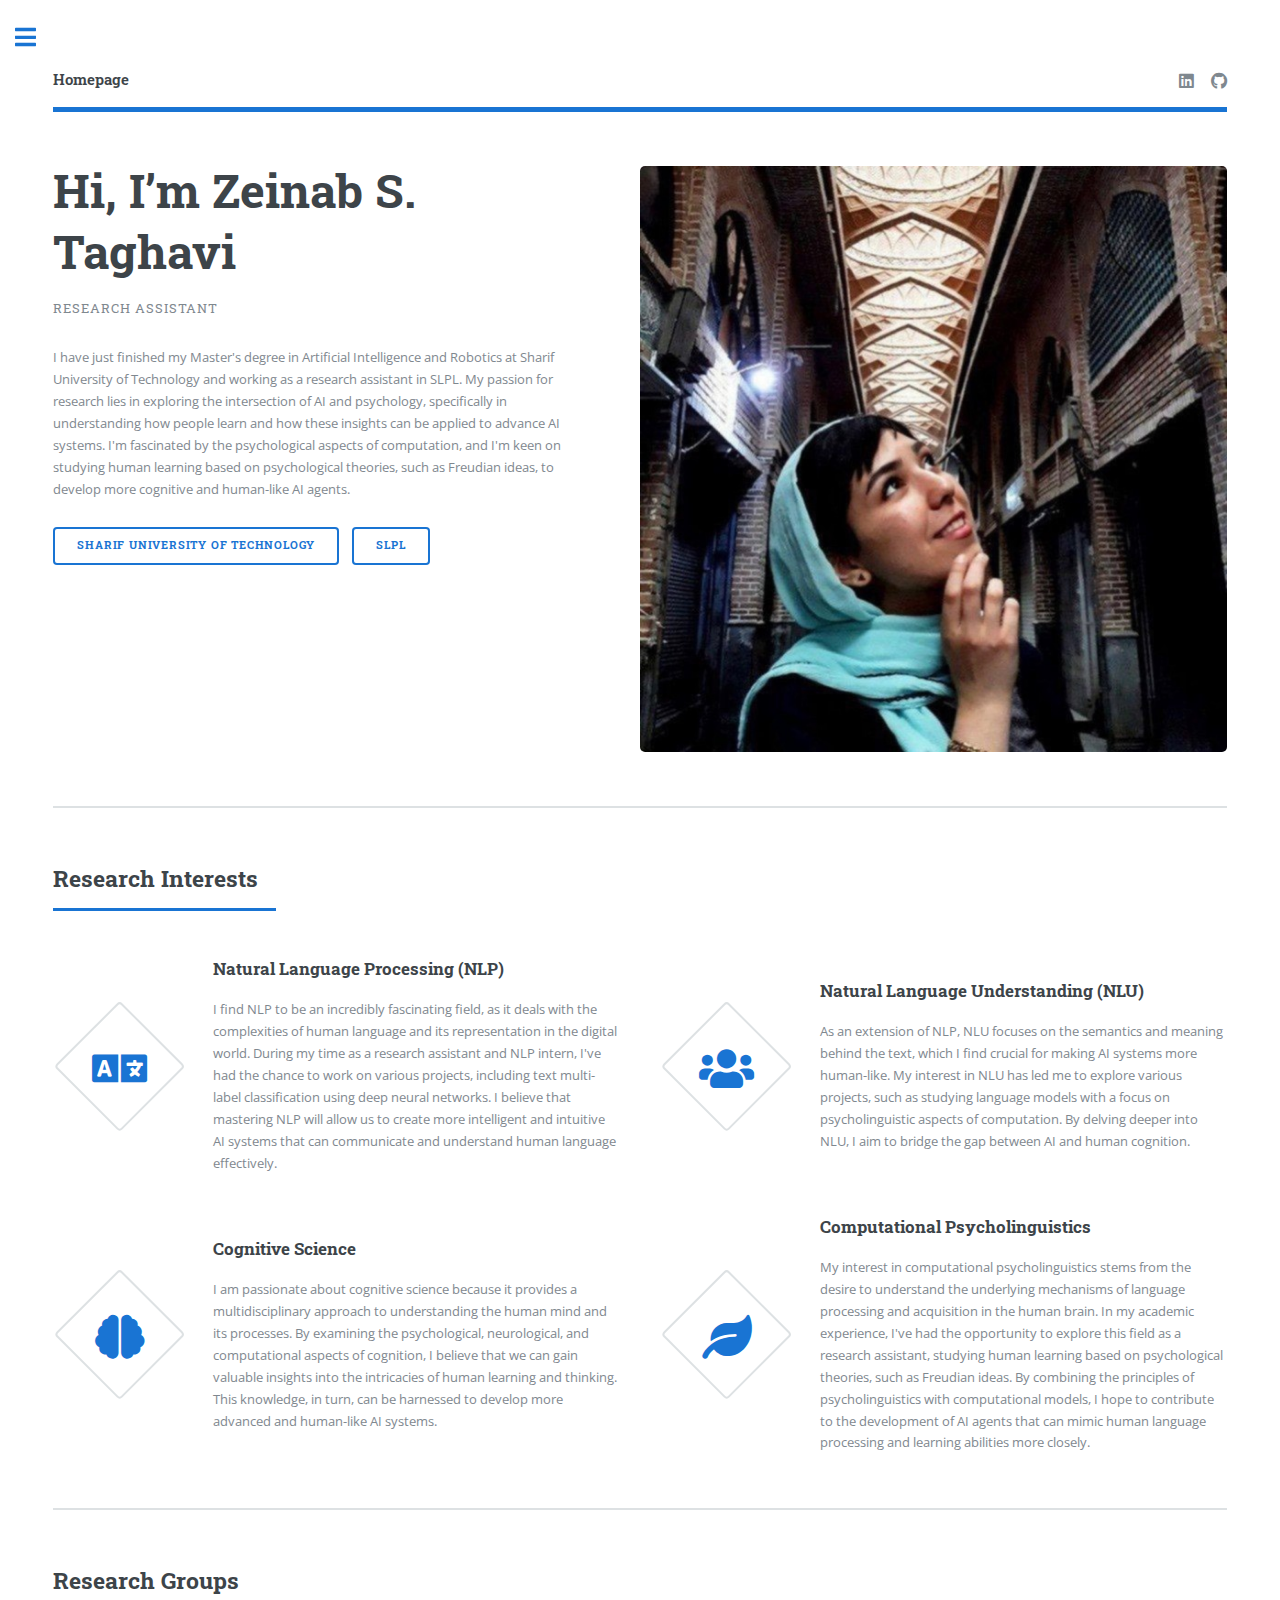
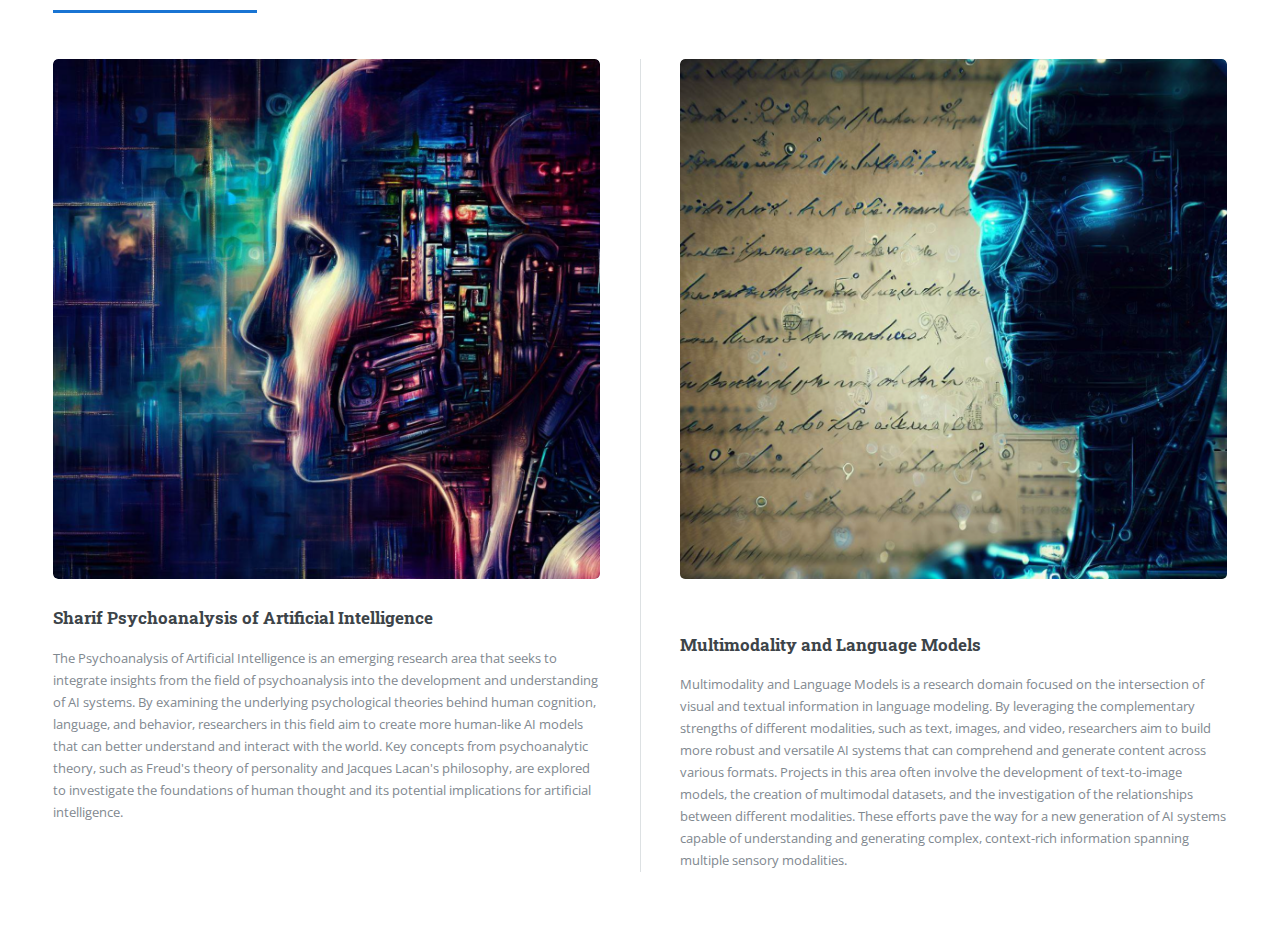
==== index.html @ ea9c64a5 "Update index.html" ====
<!DOCTYPE HTML>
<!--
	Editorial by HTML5 UP
	html5up.net | @ajlkn
	Free for personal and commercial use under the CCA 3.0 license (html5up.net/license)
-->
<html>
	<head>
		<title>Zeinab S. Taghavi</title>
		<meta charset="utf-8" />
		<meta name="viewport" content="width=device-width, initial-scale=1, user-scalable=no" />
		<meta name="viewport" content="width=device-width, initial-scale=1">
		<link href="https://fonts.googleapis.com/icon?family=Material+Icons" rel="stylesheet">
		<link rel="stylesheet" href="assets/css/main.css" />
	</head>
	<body class="is-preload">

		<!-- Wrapper -->
			<div id="wrapper">

				<!-- Main -->
					<div id="main">
						<div class="inner">

							<!-- Header -->
								<header id="header">
									<a href="index.html" class="logo"><strong>Homepage</strong></a>
									<ul class="icons">
										<li><a href="https://www.linkedin.com/in/zeinab-taghavi" class="icon brands fa-linkedin"><span class="label">Linkedin</span></a></li>
										<li><a href="https://github.com/ZeinabTaghavi" class="icon brands fa-github"><span class="label">Github</span></a></li>
									</ul>
								</header>

							<!-- Banner -->
								<section id="banner">
									<div class="content">
										<header>
											<h1>Hi, I’m Zeinab S. Taghavi<br /></h1>
											<p>Research Assistant</p>
										</header>
										<p> I have just finished my Master's degree in Artificial Intelligence and Robotics at Sharif University of Technology and working as a research assistant in SLPL. My passion for research lies in exploring the intersection of AI and psychology, specifically in understanding how people learn and how these insights can be applied to advance AI systems. I'm fascinated by the psychological aspects of computation, and I'm keen on studying human learning based on psychological theories, such as Freudian ideas, to develop more cognitive and human-like AI agents.</p>
										<ul class="actions">
											<li><a href="https://en.sharif.edu/" class="button big">Sharif University of Technology</a></li>
											<li><a href="https://slpl.ce.sharif.edu/" class="button big">SLPL</a></li>
										</ul>
									</div>
									<span class="image object">
										<img src="images/pic_1.jpg" alt="" />
									</span>
								</section>

							<!-- Section -->
								<section  id="Research_Interest">
									<header class="major">
										<h2>Research Interests</h2>
									</header>
									<div class="features">
										<article>
											<span class="icon solid fa-language"></span>
											<div class="content">
												<h3>Natural Language Processing (NLP)</h3>
												<p>I find NLP to be an incredibly fascinating field, as it deals with the complexities of human language and its representation in the digital world. During my time as a research assistant and NLP intern, I've had the chance to work on various projects, including text multi-label classification using deep neural networks. I believe that mastering NLP will allow us to create more intelligent and intuitive AI systems that can communicate and understand human language effectively.</p>
											</div>
										</article>
										<article>
											<span class="icon solid fa-users"></span>
											<div class="content">
												<h3>Natural Language Understanding (NLU)</h3>
												<p>As an extension of NLP, NLU focuses on the semantics and meaning behind the text, which I find crucial for making AI systems more human-like. My interest in NLU has led me to explore various projects, such as studying language models with a focus on psycholinguistic aspects of computation. By delving deeper into NLU, I aim to bridge the gap between AI and human cognition.</p>
											</div>
										</article>
										<article>
											<span class="icon solid fa-brain"></span>
											<div class="content">
												<h3>Cognitive Science</h3>
												<p>I am passionate about cognitive science because it provides a multidisciplinary approach to understanding the human mind and its processes. By examining the psychological, neurological, and computational aspects of cognition, I believe that we can gain valuable insights into the intricacies of human learning and thinking. This knowledge, in turn, can be harnessed to develop more advanced and human-like AI systems.</p>
											</div>
										</article>
										<article>
											<span class="icon solid fa-leaf"></span>
											<div class="content">
												<h3>Computational Psycholinguistics</h3>
												<p>My interest in computational psycholinguistics stems from the desire to understand the underlying mechanisms of language processing and acquisition in the human brain. In my academic experience, I've had the opportunity to explore this field as a research assistant, studying human learning based on psychological theories, such as Freudian ideas. By combining the principles of psycholinguistics with computational models, I hope to contribute to the development of AI agents that can mimic human language processing and learning abilities more closely.</p>
											</div>
										</article>
									</div>
								</section>

							<!-- Section -->
								<section id="Research_Groups">
									<header class="major">
										<h2>Research Groups</h2>
									</header>
									<div class="posts">
										<article>
											<a href="#" class="image"><img src="images/home_1.png" alt="" /></a>
											<h3>Sharif Psychoanalysis of Artificial Intelligence</h3>
											<p>The Psychoanalysis of Artificial Intelligence is an emerging research area that seeks to integrate insights from the field of psychoanalysis into the development and understanding of AI systems. By examining the underlying psychological theories behind human cognition, language, and behavior, researchers in this field aim to create more human-like AI models that can better understand and interact with the world. Key concepts from psychoanalytic theory, such as Freud's theory of personality and Jacques Lacan's philosophy, are explored to investigate the foundations of human thought and its potential implications for artificial intelligence.</p>
											
										</article>
										<article>
											<a href="#" class="image"><img class="image" src="images/home_2.png" alt="" /></a>
											<h3>Multimodality and Language Models</h3>
											<p>Multimodality and Language Models is a research domain focused on the intersection of visual and textual information in language modeling. By leveraging the complementary strengths of different modalities, such as text, images, and video, researchers aim to build more robust and versatile AI systems that can comprehend and generate content across various formats. Projects in this area often involve the development of text-to-image models, the creation of multimodal datasets, and the investigation of the relationships between different modalities. These efforts pave the way for a new generation of AI systems capable of understanding and generating complex, context-rich information spanning multiple sensory modalities.</p>
											
										</article>

									</div>
								</section>

						</div>
					</div>

				<!-- Sidebar -->
					<div id="sidebar">
						<div class="inner">

							<!-- Menu -->
								<nav id="menu">
									<header class="major">
										<h2>Menu</h2>
									</header>
									<ul>
										<li><a href="index.html">Homepage</a></li>
										<ul>
											<li><a href="#banner">Brief Introduction/Biography</a></li>
											<li><a href="#Research_Interest">Research Interests</a></li>
											<li><a href="#Research_Groups">Research Groups</a></li>
										</ul>
										

										<li><a href="Education_and_Research.html">Education & Research</a></li>
										<li><a href="Teaching_Assistant_and_Experience.html">Teaching Assistant & Experience</a></li>
										
										<!-- <li>
											<span class="opener">Submenu</span>
											<ul>
												<li><a href="#">Lorem Dolor</a></li>
												<li><a href="#">Ipsum Adipiscing</a></li>
												<li><a href="#">Tempus Magna</a></li>
												<li><a href="#">Feugiat Veroeros</a></li>
											</ul>
										</li> -->
									</ul>
								</nav>

							<!-- Section -->
								<!-- <section>
									<header class="major">
										<h2>Ante interdum</h2>
									</header>
									<div class="mini-posts">
										<article>
											<a href="#" class="image"><img src="images/pic07.jpg" alt="" /></a>
											<p>Aenean ornare velit lacus, ac varius enim lorem ullamcorper dolore aliquam.</p>
										</article>
										<article>
											<a href="#" class="image"><img src="images/pic08.jpg" alt="" /></a>
											<p>Aenean ornare velit lacus, ac varius enim lorem ullamcorper dolore aliquam.</p>
										</article>
										<article>
											<a href="#" class="image"><img src="images/pic09.jpg" alt="" /></a>
											<p>Aenean ornare velit lacus, ac varius enim lorem ullamcorper dolore aliquam.</p>
										</article>
									</div>
									<ul class="actions">
										<li><a href="#" class="button">More</a></li>
									</ul>
								</section> -->

							<!-- Section -->
								<section>
									<header class="major">
										<h2>Get in touch</h2>
									</header>
									<p>I'm always excited to connect with others who share my interests in artificial intelligence, language models, and related research areas. If you have any questions, ideas, or opportunities you'd like to discuss, please don't hesitate to reach out. You can contact me through email. I look forward to hearing from you and exploring potential collaborations!</p>
									<ul class="contact">
										<li class="icon solid fa-envelope"><a href="#">zeinabtaghavi@sharif.edu</a></li>
										<li class="icon solid fa-envelope"><a href="#">zeinabtaghavi1377@gmail.com</a></li>
										
									</ul>
								</section>

							<!-- Footer -->
								<footer id="footer">
									<p class="copyright">&copy; Untitled. All rights reserved. Demo Images: <a href="https://unsplash.com">Unsplash</a>. Design: <a href="https://html5up.net">HTML5 UP</a>.</p>
								</footer>

						</div>
					</div>

			</div>

		<!-- Scripts -->
			<script src="assets/js/jquery.min.js"></script>
			<script src="assets/js/browser.min.js"></script>
			<script src="assets/js/breakpoints.min.js"></script>
			<script src="assets/js/util.js"></script>
			<script src="assets/js/main.js"></script>

	</body>
</html>
---- assets/css/main.css ----
@import url(fontawesome-all.min.css);
@import url("https://fonts.googleapis.com/css?family=Open+Sans:400,600,400italic,600italic|Roboto+Slab:400,700");
/*
	Editorial by HTML5 UP
	html5up.net | @ajlkn
	Free for personal and commercial use under the CCA 3.0 license (html5up.net/license)
*/
html, body, div, span, applet, object,
iframe, h1, h2, h3, h4, h5, h6, p, blockquote,
pre, a, abbr, acronym, address, big, cite,
code, del, dfn, em, img, ins, kbd, q, s, samp,
small, strike, strong, sub, sup, tt, var, b,
u, i, center, dl, dt, dd, ol, ul, li, fieldset,
form, label, legend, table, caption, tbody,
tfoot, thead, tr, th, td, article, aside,
canvas, details, embed, figure, figcaption,
footer, header, hgroup, menu, nav, output, ruby,
section, summary, time, mark, audio, video {
  margin: 0;
  padding: 0;
  border: 0;
  font-size: 100%;
  font: inherit;
  vertical-align: baseline; }

article, aside, details, figcaption, figure,
footer, header, hgroup, menu, nav, section {
  display: block; }

body {
  line-height: 1; }

ol, ul {
  list-style: none; }

blockquote, q {
  quotes: none; }
  blockquote:before, blockquote:after, q:before, q:after {
    content: '';
    content: none; }

table {
  border-collapse: collapse;
  border-spacing: 0; }

body {
  -webkit-text-size-adjust: none; }

mark {
  background-color: transparent;
  color: inherit; }

input::-moz-focus-inner {
  border: 0;
  padding: 0; }

input, select, textarea {
  -moz-appearance: none;
  -webkit-appearance: none;
  -ms-appearance: none;
  appearance: none; }

/* Basic */
@-ms-viewport {
  width: device-width; }

body {
  -ms-overflow-style: scrollbar; }

@media screen and (max-width: 480px) {
  html, body {
    min-width: 320px; } }

html {
  box-sizing: border-box; }

*, *:before, *:after {
  box-sizing: inherit; }

body {
  background: #ffffff; }
  body.is-preload *, body.is-preload *:before, body.is-preload *:after, body.is-resizing *, body.is-resizing *:before, body.is-resizing *:after {
    -moz-animation: none !important;
    -webkit-animation: none !important;
    -ms-animation: none !important;
    animation: none !important;
    -moz-transition: none !important;
    -webkit-transition: none !important;
    -ms-transition: none !important;
    transition: none !important; }

/* Type */
body, input, select, textarea {
  color: #7f888f;
  font-family: "Open Sans", sans-serif;
  font-size: 13pt;
  font-weight: 400;
  line-height: 1.65; }
  @media screen and (max-width: 1680px) {
    body, input, select, textarea {
      font-size: 11pt; } }
  @media screen and (max-width: 1280px) {
    body, input, select, textarea {
      font-size: 10pt; } }
  @media screen and (max-width: 360px) {
    body, input, select, textarea {
      font-size: 9pt; } }

a {
  -moz-transition: color 0.2s ease-in-out, border-bottom-color 0.2s ease-in-out;
  -webkit-transition: color 0.2s ease-in-out, border-bottom-color 0.2s ease-in-out;
  -ms-transition: color 0.2s ease-in-out, border-bottom-color 0.2s ease-in-out;
  transition: color 0.2s ease-in-out, border-bottom-color 0.2s ease-in-out;
  border-bottom: dotted 1px;
  color: #1974D3;
  text-decoration: none; }
  a:hover {
    border-bottom-color: #1974D3;
    color: #1974D3 !important; }
    a:hover strong {
      color: inherit; }

strong, b {
  color: #3d4449;
  font-weight: 600; }

em, i {
  font-style: italic; }

p {
  margin: 0 0 2em 0; }

h1, h2, h3, h4, h5, h6 {
  color: #3d4449;
  font-family: "Roboto Slab", serif;
  font-weight: 700;
  line-height: 1.5;
  margin: 0 0 1em 0; }
  h1 a, h2 a, h3 a, h4 a, h5 a, h6 a {
    color: inherit;
    text-decoration: none;
    border-bottom: 0; }

h1 {
  font-size: 4em;
  margin: 0 0 0.5em 0;
  line-height: 1.3; }

h2 {
  font-size: 1.75em; }

h3 {
  font-size: 1.25em; }

h4 {
  font-size: 1.1em; }

h5 {
  font-size: 0.9em; }

h6 {
  font-size: 0.7em; }

@media screen and (max-width: 1680px) {
  h1 {
    font-size: 3.5em; } }

@media screen and (max-width: 980px) {
  h1 {
    font-size: 3.25em; } }

@media screen and (max-width: 736px) {
  h1 {
    font-size: 2em;
    line-height: 1.4; }
  h2 {
    font-size: 1.5em; } }

sub {
  font-size: 0.8em;
  position: relative;
  top: 0.5em; }

sup {
  font-size: 0.8em;
  position: relative;
  top: -0.5em; }

blockquote {
  border-left: solid 3px rgba(210, 215, 217, 0.75);
  font-style: italic;
  margin: 0 0 2em 0;
  padding: 0.5em 0 0.5em 2em; }

code {
  background: rgba(230, 235, 237, 0.25);
  border-radius: 0.375em;
  border: solid 1px rgba(210, 215, 217, 0.75);
  font-family: "Courier New", monospace;
  font-size: 0.9em;
  margin: 0 0.25em;
  padding: 0.25em 0.65em; }

pre {
  -webkit-overflow-scrolling: touch;
  font-family: "Courier New", monospace;
  font-size: 0.9em;
  margin: 0 0 2em 0; }
  pre code {
    display: block;
    line-height: 1.75;
    padding: 1em 1.5em;
    overflow-x: auto; }

hr {
  border: 0;
  border-bottom: solid 1px rgba(210, 215, 217, 0.75);
  margin: 2em 0; }
  hr.major {
    margin: 3em 0; }

.align-left {
  text-align: left; }

.align-center {
  text-align: center; }

.align-right {
  text-align: right; }

/* Row */
.row {
  display: flex;
  flex-wrap: wrap;
  box-sizing: border-box;
  align-items: stretch; }
  .row > * {
    box-sizing: border-box; }
  .row.gtr-uniform > * > :last-child {
    margin-bottom: 0; }
  .row.aln-left {
    justify-content: flex-start; }
  .row.aln-center {
    justify-content: center; }
  .row.aln-right {
    justify-content: flex-end; }
  .row.aln-top {
    align-items: flex-start; }
  .row.aln-middle {
    align-items: center; }
  .row.aln-bottom {
    align-items: flex-end; }
  .row > .imp {
    order: -1; }
  .row > .col-1 {
    width: 8.33333%; }
  .row > .off-1 {
    margin-left: 8.33333%; }
  .row > .col-2 {
    width: 16.66667%; }
  .row > .off-2 {
    margin-left: 16.66667%; }
  .row > .col-3 {
    width: 25%; }
  .row > .off-3 {
    margin-left: 25%; }
  .row > .col-4 {
    width: 33.33333%; }
  .row > .off-4 {
    margin-left: 33.33333%; }
  .row > .col-5 {
    width: 41.66667%; }
  .row > .off-5 {
    margin-left: 41.66667%; }
  .row > .col-6 {
    width: 50%; }
  .row > .off-6 {
    margin-left: 50%; }
  .row > .col-7 {
    width: 58.33333%; }
  .row > .off-7 {
    margin-left: 58.33333%; }
  .row > .col-8 {
    width: 66.66667%; }
  .row > .off-8 {
    margin-left: 66.66667%; }
  .row > .col-9 {
    width: 75%; }
  .row > .off-9 {
    margin-left: 75%; }
  .row > .col-10 {
    width: 83.33333%; }
  .row > .off-10 {
    margin-left: 83.33333%; }
  .row > .col-11 {
    width: 91.66667%; }
  .row > .off-11 {
    margin-left: 91.66667%; }
  .row > .col-12 {
    width: 100%; }
  .row > .off-12 {
    margin-left: 100%; }
  .row.gtr-0 {
    margin-top: 0;
    margin-left: 0em; }
    .row.gtr-0 > * {
      padding: 0 0 0 0em; }
    .row.gtr-0.gtr-uniform {
      margin-top: 0em; }
      .row.gtr-0.gtr-uniform > * {
        padding-top: 0em; }
  .row.gtr-25 {
    margin-top: 0;
    margin-left: -0.375em; }
    .row.gtr-25 > * {
      padding: 0 0 0 0.375em; }
    .row.gtr-25.gtr-uniform {
      margin-top: -0.375em; }
      .row.gtr-25.gtr-uniform > * {
        padding-top: 0.375em; }
  .row.gtr-50 {
    margin-top: 0;
    margin-left: -0.75em; }
    .row.gtr-50 > * {
      padding: 0 0 0 0.75em; }
    .row.gtr-50.gtr-uniform {
      margin-top: -0.75em; }
      .row.gtr-50.gtr-uniform > * {
        padding-top: 0.75em; }
  .row {
    margin-top: 0;
    margin-left: -1.5em; }
    .row > * {
      padding: 0 0 0 1.5em; }
    .row.gtr-uniform {
      margin-top: -1.5em; }
      .row.gtr-uniform > * {
        padding-top: 1.5em; }
  .row.gtr-150 {
    margin-top: 0;
    margin-left: -2.25em; }
    .row.gtr-150 > * {
      padding: 0 0 0 2.25em; }
    .row.gtr-150.gtr-uniform {
      margin-top: -2.25em; }
      .row.gtr-150.gtr-uniform > * {
        padding-top: 2.25em; }
  .row.gtr-200 {
    margin-top: 0;
    margin-left: -3em; }
    .row.gtr-200 > * {
      padding: 0 0 0 3em; }
    .row.gtr-200.gtr-uniform {
      margin-top: -3em; }
      .row.gtr-200.gtr-uniform > * {
        padding-top: 3em; }
  @media screen and (max-width: 1680px) {
    .row {
      display: flex;
      flex-wrap: wrap;
      box-sizing: border-box;
      align-items: stretch; }
      .row > * {
        box-sizing: border-box; }
      .row.gtr-uniform > * > :last-child {
        margin-bottom: 0; }
      .row.aln-left {
        justify-content: flex-start; }
      .row.aln-center {
        justify-content: center; }
      .row.aln-right {
        justify-content: flex-end; }
      .row.aln-top {
        align-items: flex-start; }
      .row.aln-middle {
        align-items: center; }
      .row.aln-bottom {
        align-items: flex-end; }
      .row > .imp-xlarge {
        order: -1; }
      .row > .col-1-xlarge {
        width: 8.33333%; }
      .row > .off-1-xlarge {
        margin-left: 8.33333%; }
      .row > .col-2-xlarge {
        width: 16.66667%; }
      .row > .off-2-xlarge {
        margin-left: 16.66667%; }
      .row > .col-3-xlarge {
        width: 25%; }
      .row > .off-3-xlarge {
        margin-left: 25%; }
      .row > .col-4-xlarge {
        width: 33.33333%; }
      .row > .off-4-xlarge {
        margin-left: 33.33333%; }
      .row > .col-5-xlarge {
        width: 41.66667%; }
      .row > .off-5-xlarge {
        margin-left: 41.66667%; }
      .row > .col-6-xlarge {
        width: 50%; }
      .row > .off-6-xlarge {
        margin-left: 50%; }
      .row > .col-7-xlarge {
        width: 58.33333%; }
      .row > .off-7-xlarge {
        margin-left: 58.33333%; }
      .row > .col-8-xlarge {
        width: 66.66667%; }
      .row > .off-8-xlarge {
        margin-left: 66.66667%; }
      .row > .col-9-xlarge {
        width: 75%; }
      .row > .off-9-xlarge {
        margin-left: 75%; }
      .row > .col-10-xlarge {
        width: 83.33333%; }
      .row > .off-10-xlarge {
        margin-left: 83.33333%; }
      .row > .col-11-xlarge {
        width: 91.66667%; }
      .row > .off-11-xlarge {
        margin-left: 91.66667%; }
      .row > .col-12-xlarge {
        width: 100%; }
      .row > .off-12-xlarge {
        margin-left: 100%; }
      .row.gtr-0 {
        margin-top: 0;
        margin-left: 0em; }
        .row.gtr-0 > * {
          padding: 0 0 0 0em; }
        .row.gtr-0.gtr-uniform {
          margin-top: 0em; }
          .row.gtr-0.gtr-uniform > * {
            padding-top: 0em; }
      .row.gtr-25 {
        margin-top: 0;
        margin-left: -0.375em; }
        .row.gtr-25 > * {
          padding: 0 0 0 0.375em; }
        .row.gtr-25.gtr-uniform {
          margin-top: -0.375em; }
          .row.gtr-25.gtr-uniform > * {
            padding-top: 0.375em; }
      .row.gtr-50 {
        margin-top: 0;
        margin-left: -0.75em; }
        .row.gtr-50 > * {
          padding: 0 0 0 0.75em; }
        .row.gtr-50.gtr-uniform {
          margin-top: -0.75em; }
          .row.gtr-50.gtr-uniform > * {
            padding-top: 0.75em; }
      .row {
        margin-top: 0;
        margin-left: -1.5em; }
        .row > * {
          padding: 0 0 0 1.5em; }
        .row.gtr-uniform {
          margin-top: -1.5em; }
          .row.gtr-uniform > * {
            padding-top: 1.5em; }
      .row.gtr-150 {
        margin-top: 0;
        margin-left: -2.25em; }
        .row.gtr-150 > * {
          padding: 0 0 0 2.25em; }
        .row.gtr-150.gtr-uniform {
          margin-top: -2.25em; }
          .row.gtr-150.gtr-uniform > * {
            padding-top: 2.25em; }
      .row.gtr-200 {
        margin-top: 0;
        margin-left: -3em; }
        .row.gtr-200 > * {
          padding: 0 0 0 3em; }
        .row.gtr-200.gtr-uniform {
          margin-top: -3em; }
          .row.gtr-200.gtr-uniform > * {
            padding-top: 3em; } }
  @media screen and (max-width: 1280px) {
    .row {
      display: flex;
      flex-wrap: wrap;
      box-sizing: border-box;
      align-items: stretch; }
      .row > * {
        box-sizing: border-box; }
      .row.gtr-uniform > * > :last-child {
        margin-bottom: 0; }
      .row.aln-left {
        justify-content: flex-start; }
      .row.aln-center {
        justify-content: center; }
      .row.aln-right {
        justify-content: flex-end; }
      .row.aln-top {
        align-items: flex-start; }
      .row.aln-middle {
        align-items: center; }
      .row.aln-bottom {
        align-items: flex-end; }
      .row > .imp-large {
        order: -1; }
      .row > .col-1-large {
        width: 8.33333%; }
      .row > .off-1-large {
        margin-left: 8.33333%; }
      .row > .col-2-large {
        width: 16.66667%; }
      .row > .off-2-large {
        margin-left: 16.66667%; }
      .row > .col-3-large {
        width: 25%; }
      .row > .off-3-large {
        margin-left: 25%; }
      .row > .col-4-large {
        width: 33.33333%; }
      .row > .off-4-large {
        margin-left: 33.33333%; }
      .row > .col-5-large {
        width: 41.66667%; }
      .row > .off-5-large {
        margin-left: 41.66667%; }
      .row > .col-6-large {
        width: 50%; }
      .row > .off-6-large {
        margin-left: 50%; }
      .row > .col-7-large {
        width: 58.33333%; }
      .row > .off-7-large {
        margin-left: 58.33333%; }
      .row > .col-8-large {
        width: 66.66667%; }
      .row > .off-8-large {
        margin-left: 66.66667%; }
      .row > .col-9-large {
        width: 75%; }
      .row > .off-9-large {
        margin-left: 75%; }
      .row > .col-10-large {
        width: 83.33333%; }
      .row > .off-10-large {
        margin-left: 83.33333%; }
      .row > .col-11-large {
        width: 91.66667%; }
      .row > .off-11-large {
        margin-left: 91.66667%; }
      .row > .col-12-large {
        width: 100%; }
      .row > .off-12-large {
        margin-left: 100%; }
      .row.gtr-0 {
        margin-top: 0;
        margin-left: 0em; }
        .row.gtr-0 > * {
          padding: 0 0 0 0em; }
        .row.gtr-0.gtr-uniform {
          margin-top: 0em; }
          .row.gtr-0.gtr-uniform > * {
            padding-top: 0em; }
      .row.gtr-25 {
        margin-top: 0;
        margin-left: -0.375em; }
        .row.gtr-25 > * {
          padding: 0 0 0 0.375em; }
        .row.gtr-25.gtr-uniform {
          margin-top: -0.375em; }
          .row.gtr-25.gtr-uniform > * {
            padding-top: 0.375em; }
      .row.gtr-50 {
        margin-top: 0;
        margin-left: -0.75em; }
        .row.gtr-50 > * {
          padding: 0 0 0 0.75em; }
        .row.gtr-50.gtr-uniform {
          margin-top: -0.75em; }
          .row.gtr-50.gtr-uniform > * {
            padding-top: 0.75em; }
      .row {
        margin-top: 0;
        margin-left: -1.5em; }
        .row > * {
          padding: 0 0 0 1.5em; }
        .row.gtr-uniform {
          margin-top: -1.5em; }
          .row.gtr-uniform > * {
            padding-top: 1.5em; }
      .row.gtr-150 {
        margin-top: 0;
        margin-left: -2.25em; }
        .row.gtr-150 > * {
          padding: 0 0 0 2.25em; }
        .row.gtr-150.gtr-uniform {
          margin-top: -2.25em; }
          .row.gtr-150.gtr-uniform > * {
            padding-top: 2.25em; }
      .row.gtr-200 {
        margin-top: 0;
        margin-left: -3em; }
        .row.gtr-200 > * {
          padding: 0 0 0 3em; }
        .row.gtr-200.gtr-uniform {
          margin-top: -3em; }
          .row.gtr-200.gtr-uniform > * {
            padding-top: 3em; } }
  @media screen and (max-width: 980px) {
    .row {
      display: flex;
      flex-wrap: wrap;
      box-sizing: border-box;
      align-items: stretch; }
      .row > * {
        box-sizing: border-box; }
      .row.gtr-uniform > * > :last-child {
        margin-bottom: 0; }
      .row.aln-left {
        justify-content: flex-start; }
      .row.aln-center {
        justify-content: center; }
      .row.aln-right {
        justify-content: flex-end; }
      .row.aln-top {
        align-items: flex-start; }
      .row.aln-middle {
        align-items: center; }
      .row.aln-bottom {
        align-items: flex-end; }
      .row > .imp-medium {
        order: -1; }
      .row > .col-1-medium {
        width: 8.33333%; }
      .row > .off-1-medium {
        margin-left: 8.33333%; }
      .row > .col-2-medium {
        width: 16.66667%; }
      .row > .off-2-medium {
        margin-left: 16.66667%; }
      .row > .col-3-medium {
        width: 25%; }
      .row > .off-3-medium {
        margin-left: 25%; }
      .row > .col-4-medium {
        width: 33.33333%; }
      .row > .off-4-medium {
        margin-left: 33.33333%; }
      .row > .col-5-medium {
        width: 41.66667%; }
      .row > .off-5-medium {
        margin-left: 41.66667%; }
      .row > .col-6-medium {
        width: 50%; }
      .row > .off-6-medium {
        margin-left: 50%; }
      .row > .col-7-medium {
        width: 58.33333%; }
      .row > .off-7-medium {
        margin-left: 58.33333%; }
      .row > .col-8-medium {
        width: 66.66667%; }
      .row > .off-8-medium {
        margin-left: 66.66667%; }
      .row > .col-9-medium {
        width: 75%; }
      .row > .off-9-medium {
        margin-left: 75%; }
      .row > .col-10-medium {
        width: 83.33333%; }
      .row > .off-10-medium {
        margin-left: 83.33333%; }
      .row > .col-11-medium {
        width: 91.66667%; }
      .row > .off-11-medium {
        margin-left: 91.66667%; }
      .row > .col-12-medium {
        width: 100%; }
      .row > .off-12-medium {
        margin-left: 100%; }
      .row.gtr-0 {
        margin-top: 0;
        margin-left: 0em; }
        .row.gtr-0 > * {
          padding: 0 0 0 0em; }
        .row.gtr-0.gtr-uniform {
          margin-top: 0em; }
          .row.gtr-0.gtr-uniform > * {
            padding-top: 0em; }
      .row.gtr-25 {
        margin-top: 0;
        margin-left: -0.375em; }
        .row.gtr-25 > * {
          padding: 0 0 0 0.375em; }
        .row.gtr-25.gtr-uniform {
          margin-top: -0.375em; }
          .row.gtr-25.gtr-uniform > * {
            padding-top: 0.375em; }
      .row.gtr-50 {
        margin-top: 0;
        margin-left: -0.75em; }
        .row.gtr-50 > * {
          padding: 0 0 0 0.75em; }
        .row.gtr-50.gtr-uniform {
          margin-top: -0.75em; }
          .row.gtr-50.gtr-uniform > * {
            padding-top: 0.75em; }
      .row {
        margin-top: 0;
        margin-left: -1.5em; }
        .row > * {
          padding: 0 0 0 1.5em; }
        .row.gtr-uniform {
          margin-top: -1.5em; }
          .row.gtr-uniform > * {
            padding-top: 1.5em; }
      .row.gtr-150 {
        margin-top: 0;
        margin-left: -2.25em; }
        .row.gtr-150 > * {
          padding: 0 0 0 2.25em; }
        .row.gtr-150.gtr-uniform {
          margin-top: -2.25em; }
          .row.gtr-150.gtr-uniform > * {
            padding-top: 2.25em; }
      .row.gtr-200 {
        margin-top: 0;
        margin-left: -3em; }
        .row.gtr-200 > * {
          padding: 0 0 0 3em; }
        .row.gtr-200.gtr-uniform {
          margin-top: -3em; }
          .row.gtr-200.gtr-uniform > * {
            padding-top: 3em; } }
  @media screen and (max-width: 736px) {
    .row {
      display: flex;
      flex-wrap: wrap;
      box-sizing: border-box;
      align-items: stretch; }
      .row > * {
        box-sizing: border-box; }
      .row.gtr-uniform > * > :last-child {
        margin-bottom: 0; }
      .row.aln-left {
        justify-content: flex-start; }
      .row.aln-center {
        justify-content: center; }
      .row.aln-right {
        justify-content: flex-end; }
      .row.aln-top {
        align-items: flex-start; }
      .row.aln-middle {
        align-items: center; }
      .row.aln-bottom {
        align-items: flex-end; }
      .row > .imp-small {
        order: -1; }
      .row > .col-1-small {
        width: 8.33333%; }
      .row > .off-1-small {
        margin-left: 8.33333%; }
      .row > .col-2-small {
        width: 16.66667%; }
      .row > .off-2-small {
        margin-left: 16.66667%; }
      .row > .col-3-small {
        width: 25%; }
      .row > .off-3-small {
        margin-left: 25%; }
      .row > .col-4-small {
        width: 33.33333%; }
      .row > .off-4-small {
        margin-left: 33.33333%; }
      .row > .col-5-small {
        width: 41.66667%; }
      .row > .off-5-small {
        margin-left: 41.66667%; }
      .row > .col-6-small {
        width: 50%; }
      .row > .off-6-small {
        margin-left: 50%; }
      .row > .col-7-small {
        width: 58.33333%; }
      .row > .off-7-small {
        margin-left: 58.33333%; }
      .row > .col-8-small {
        width: 66.66667%; }
      .row > .off-8-small {
        margin-left: 66.66667%; }
      .row > .col-9-small {
        width: 75%; }
      .row > .off-9-small {
        margin-left: 75%; }
      .row > .col-10-small {
        width: 83.33333%; }
      .row > .off-10-small {
        margin-left: 83.33333%; }
      .row > .col-11-small {
        width: 91.66667%; }
      .row > .off-11-small {
        margin-left: 91.66667%; }
      .row > .col-12-small {
        width: 100%; }
      .row > .off-12-small {
        margin-left: 100%; }
      .row.gtr-0 {
        margin-top: 0;
        margin-left: 0em; }
        .row.gtr-0 > * {
          padding: 0 0 0 0em; }
        .row.gtr-0.gtr-uniform {
          margin-top: 0em; }
          .row.gtr-0.gtr-uniform > * {
            padding-top: 0em; }
      .row.gtr-25 {
        margin-top: 0;
        margin-left: -0.375em; }
        .row.gtr-25 > * {
          padding: 0 0 0 0.375em; }
        .row.gtr-25.gtr-uniform {
          margin-top: -0.375em; }
          .row.gtr-25.gtr-uniform > * {
            padding-top: 0.375em; }
      .row.gtr-50 {
        margin-top: 0;
        margin-left: -0.75em; }
        .row.gtr-50 > * {
          padding: 0 0 0 0.75em; }
        .row.gtr-50.gtr-uniform {
          margin-top: -0.75em; }
          .row.gtr-50.gtr-uniform > * {
            padding-top: 0.75em; }
      .row {
        margin-top: 0;
        margin-left: -1.5em; }
        .row > * {
          padding: 0 0 0 1.5em; }
        .row.gtr-uniform {
          margin-top: -1.5em; }
          .row.gtr-uniform > * {
            padding-top: 1.5em; }
      .row.gtr-150 {
        margin-top: 0;
        margin-left: -2.25em; }
        .row.gtr-150 > * {
          padding: 0 0 0 2.25em; }
        .row.gtr-150.gtr-uniform {
          margin-top: -2.25em; }
          .row.gtr-150.gtr-uniform > * {
            padding-top: 2.25em; }
      .row.gtr-200 {
        margin-top: 0;
        margin-left: -3em; }
        .row.gtr-200 > * {
          padding: 0 0 0 3em; }
        .row.gtr-200.gtr-uniform {
          margin-top: -3em; }
          .row.gtr-200.gtr-uniform > * {
            padding-top: 3em; } }
  @media screen and (max-width: 480px) {
    .row {
      display: flex;
      flex-wrap: wrap;
      box-sizing: border-box;
      align-items: stretch; }
      .row > * {
        box-sizing: border-box; }
      .row.gtr-uniform > * > :last-child {
        margin-bottom: 0; }
      .row.aln-left {
        justify-content: flex-start; }
      .row.aln-center {
        justify-content: center; }
      .row.aln-right {
        justify-content: flex-end; }
      .row.aln-top {
        align-items: flex-start; }
      .row.aln-middle {
        align-items: center; }
      .row.aln-bottom {
        align-items: flex-end; }
      .row > .imp-xsmall {
        order: -1; }
      .row > .col-1-xsmall {
        width: 8.33333%; }
      .row > .off-1-xsmall {
        margin-left: 8.33333%; }
      .row > .col-2-xsmall {
        width: 16.66667%; }
      .row > .off-2-xsmall {
        margin-left: 16.66667%; }
      .row > .col-3-xsmall {
        width: 25%; }
      .row > .off-3-xsmall {
        margin-left: 25%; }
      .row > .col-4-xsmall {
        width: 33.33333%; }
      .row > .off-4-xsmall {
        margin-left: 33.33333%; }
      .row > .col-5-xsmall {
        width: 41.66667%; }
      .row > .off-5-xsmall {
        margin-left: 41.66667%; }
      .row > .col-6-xsmall {
        width: 50%; }
      .row > .off-6-xsmall {
        margin-left: 50%; }
      .row > .col-7-xsmall {
        width: 58.33333%; }
      .row > .off-7-xsmall {
        margin-left: 58.33333%; }
      .row > .col-8-xsmall {
        width: 66.66667%; }
      .row > .off-8-xsmall {
        margin-left: 66.66667%; }
      .row > .col-9-xsmall {
        width: 75%; }
      .row > .off-9-xsmall {
        margin-left: 75%; }
      .row > .col-10-xsmall {
        width: 83.33333%; }
      .row > .off-10-xsmall {
        margin-left: 83.33333%; }
      .row > .col-11-xsmall {
        width: 91.66667%; }
      .row > .off-11-xsmall {
        margin-left: 91.66667%; }
      .row > .col-12-xsmall {
        width: 100%; }
      .row > .off-12-xsmall {
        margin-left: 100%; }
      .row.gtr-0 {
        margin-top: 0;
        margin-left: 0em; }
        .row.gtr-0 > * {
          padding: 0 0 0 0em; }
        .row.gtr-0.gtr-uniform {
          margin-top: 0em; }
          .row.gtr-0.gtr-uniform > * {
            padding-top: 0em; }
      .row.gtr-25 {
        margin-top: 0;
        margin-left: -0.375em; }
        .row.gtr-25 > * {
          padding: 0 0 0 0.375em; }
        .row.gtr-25.gtr-uniform {
          margin-top: -0.375em; }
          .row.gtr-25.gtr-uniform > * {
            padding-top: 0.375em; }
      .row.gtr-50 {
        margin-top: 0;
        margin-left: -0.75em; }
        .row.gtr-50 > * {
          padding: 0 0 0 0.75em; }
        .row.gtr-50.gtr-uniform {
          margin-top: -0.75em; }
          .row.gtr-50.gtr-uniform > * {
            padding-top: 0.75em; }
      .row {
        margin-top: 0;
        margin-left: -1.5em; }
        .row > * {
          padding: 0 0 0 1.5em; }
        .row.gtr-uniform {
          margin-top: -1.5em; }
          .row.gtr-uniform > * {
            padding-top: 1.5em; }
      .row.gtr-150 {
        margin-top: 0;
        margin-left: -2.25em; }
        .row.gtr-150 > * {
          padding: 0 0 0 2.25em; }
        .row.gtr-150.gtr-uniform {
          margin-top: -2.25em; }
          .row.gtr-150.gtr-uniform > * {
            padding-top: 2.25em; }
      .row.gtr-200 {
        margin-top: 0;
        margin-left: -3em; }
        .row.gtr-200 > * {
          padding: 0 0 0 3em; }
        .row.gtr-200.gtr-uniform {
          margin-top: -3em; }
          .row.gtr-200.gtr-uniform > * {
            padding-top: 3em; } }

/* Section/Article */
section.special, article.special {
  text-align: center; }

header p {
  font-family: "Roboto Slab", serif;
  font-size: 1em;
  font-weight: 400;
  letter-spacing: 0.075em;
  margin-top: -0.5em;
  text-transform: uppercase; }

header.major > :last-child {
  border-bottom: solid 3px #1974D3;
  display: inline-block;
  margin: 0 0 2em 0;
  padding: 0 0.75em 0.5em 0; }

header.main > :last-child {
  margin: 0 0 1em 0; }

/* Form */
form {
  margin: 0 0 2em 0; }

label {
  color: #3d4449;
  display: block;
  font-size: 0.9em;
  font-weight: 600;
  margin: 0 0 1em 0; }

input[type="text"],
input[type="password"],
input[type="email"],
input[type="tel"],
input[type="search"],
input[type="url"],
select,
textarea {
  -moz-appearance: none;
  -webkit-appearance: none;
  -ms-appearance: none;
  appearance: none;
  background: #ffffff;
  border-radius: 0.375em;
  border: none;
  border: solid 1px rgba(210, 215, 217, 0.75);
  color: inherit;
  display: block;
  outline: 0;
  padding: 0 1em;
  text-decoration: none;
  width: 100%; }
  input[type="text"]:invalid,
  input[type="password"]:invalid,
  input[type="email"]:invalid,
  input[type="tel"]:invalid,
  input[type="search"]:invalid,
  input[type="url"]:invalid,
  select:invalid,
  textarea:invalid {
    box-shadow: none; }
  input[type="text"]:focus,
  input[type="password"]:focus,
  input[type="email"]:focus,
  input[type="tel"]:focus,
  input[type="search"]:focus,
  input[type="url"]:focus,
  select:focus,
  textarea:focus {
    border-color: #1974D3;
    box-shadow: 0 0 0 1px #1974D3; }

select {
  background-image: url("data:image/svg+xml;charset=utf8,%3Csvg xmlns='http://www.w3.org/2000/svg' width='40' height='40' preserveAspectRatio='none' viewBox='0 0 40 40'%3E%3Cpath d='M9.4,12.3l10.4,10.4l10.4-10.4c0.2-0.2,0.5-0.4,0.9-0.4c0.3,0,0.6,0.1,0.9,0.4l3.3,3.3c0.2,0.2,0.4,0.5,0.4,0.9 c0,0.4-0.1,0.6-0.4,0.9L20.7,31.9c-0.2,0.2-0.5,0.4-0.9,0.4c-0.3,0-0.6-0.1-0.9-0.4L4.3,17.3c-0.2-0.2-0.4-0.5-0.4-0.9 c0-0.4,0.1-0.6,0.4-0.9l3.3-3.3c0.2-0.2,0.5-0.4,0.9-0.4S9.1,12.1,9.4,12.3z' fill='rgba(210, 215, 217, 0.75)' /%3E%3C/svg%3E");
  background-size: 1.25em;
  background-repeat: no-repeat;
  background-position: calc(100% - 1em) center;
  height: 2.75em;
  padding-right: 2.75em;
  text-overflow: ellipsis; }
  select option {
    color: #3d4449;
    background: #ffffff; }
  select:focus::-ms-value {
    background-color: transparent; }
  select::-ms-expand {
    display: none; }

input[type="text"],
input[type="password"],
input[type="email"],
input[type="tel"],
input[type="search"],
input[type="url"],
select {
  height: 2.75em; }

textarea {
  padding: 0.75em 1em; }

input[type="checkbox"],
input[type="radio"] {
  -moz-appearance: none;
  -webkit-appearance: none;
  -ms-appearance: none;
  appearance: none;
  display: block;
  float: left;
  margin-right: -2em;
  opacity: 0;
  width: 1em;
  z-index: -1; }
  input[type="checkbox"] + label,
  input[type="radio"] + label {
    text-decoration: none;
    color: #7f888f;
    cursor: pointer;
    display: inline-block;
    font-size: 1em;
    font-weight: 400;
    padding-left: 2.4em;
    padding-right: 0.75em;
    position: relative; }
    input[type="checkbox"] + label:before,
    input[type="radio"] + label:before {
      -moz-osx-font-smoothing: grayscale;
      -webkit-font-smoothing: antialiased;
      display: inline-block;
      font-style: normal;
      font-variant: normal;
      text-rendering: auto;
      line-height: 1;
      text-transform: none !important;
      font-family: 'Font Awesome 5 Free';
      font-weight: 900; }
    input[type="checkbox"] + label:before,
    input[type="radio"] + label:before {
      background: #ffffff;
      border-radius: 0.375em;
      border: solid 1px rgba(210, 215, 217, 0.75);
      content: '';
      display: inline-block;
      font-size: 0.8em;
      height: 2.0625em;
      left: 0;
      line-height: 2.0625em;
      position: absolute;
      text-align: center;
      top: 0;
      width: 2.0625em; }
  input[type="checkbox"]:checked + label:before,
  input[type="radio"]:checked + label:before {
    background: #3d4449;
    border-color: #3d4449;
    color: #ffffff;
    content: '\f00c'; }
  input[type="checkbox"]:focus + label:before,
  input[type="radio"]:focus + label:before {
    border-color: #1974D3;
    box-shadow: 0 0 0 1px #1974D3; }

input[type="checkbox"] + label:before {
  border-radius: 0.375em; }

input[type="radio"] + label:before {
  border-radius: 100%; }

::-webkit-input-placeholder {
  color: #9fa3a6 !important;
  opacity: 1.0; }

:-moz-placeholder {
  color: #9fa3a6 !important;
  opacity: 1.0; }

::-moz-placeholder {
  color: #9fa3a6 !important;
  opacity: 1.0; }

:-ms-input-placeholder {
  color: #9fa3a6 !important;
  opacity: 1.0; }

/* Box */
.box {
  border-radius: 0.375em;
  border: solid 1px rgba(210, 215, 217, 0.75);
  margin-bottom: 2em;
  padding: 1.5em; }
  .box > :last-child,
  .box > :last-child > :last-child,
  .box > :last-child > :last-child > :last-child {
    margin-bottom: 0; }
  .box.alt {
    border: 0;
    border-radius: 0;
    padding: 0; }

/* Icon */
.icon {
  text-decoration: none;
  border-bottom: none;
  position: relative; }
  .icon:before {
    -moz-osx-font-smoothing: grayscale;
    -webkit-font-smoothing: antialiased;
    display: inline-block;
    font-style: normal;
    font-variant: normal;
    text-rendering: auto;
    line-height: 1;
    text-transform: none !important;
    font-family: 'Font Awesome 5 Free';
    font-weight: 400; }
  .icon > .label {
    display: none; }
  .icon:before {
    line-height: inherit; }
  .icon.solid:before {
    font-weight: 900; }
  .icon.brands:before {
    font-family: 'Font Awesome 5 Brands'; }

/* Image */
.image {
  border-radius: 0.375em;
  border: 0;
  display: inline-block;
  position: relative; }
  .image img {
    border-radius: 0.375em;
    display: block; }
  .image.left, .image.right {
    max-width: 40%; }
    .image.left img, .image.right img {
      width: 100%; }
  .image.left {
    float: left;
    padding: 0 1.5em 1em 0;
    top: 0.25em; }
  .image.right {
    float: right;
    padding: 0 0 1em 1.5em;
    top: 0.25em; }
  .image.fit {
    display: block;
    margin: 0 0 2em 0;
    width: 100%; }
    .image.fit img {
      width: 100%; }
  .image.main {
    display: block;
    margin: 0 0 3em 0;
    width: 100%; }
    .image.main img {
      width: 100%; }

a.image {
  overflow: hidden; }
  a.image img {
    -moz-transition: -moz-transform 0.2s ease;
    -webkit-transition: -webkit-transform 0.2s ease;
    -ms-transition: -ms-transform 0.2s ease;
    transition: transform 0.2s ease; }
  a.image:hover img {
    -moz-transform: scale(1.075);
    -webkit-transform: scale(1.075);
    -ms-transform: scale(1.075);
    transform: scale(1.075); }

/* List */
ol {
  list-style: decimal;
  margin: 0 0 2em 0;
  padding-left: 1.25em; }
  ol li {
    padding-left: 0.25em; }

ul {
  list-style: disc;
  margin: 0 0 2em 0;
  padding-left: 1em; }
  ul li {
    padding-left: 0.5em; }
  ul.alt {
    list-style: none;
    padding-left: 0; }
    ul.alt li {
      border-top: solid 1px rgba(210, 215, 217, 0.75);
      padding: 0.5em 0; }
      ul.alt li:first-child {
        border-top: 0;
        padding-top: 0; }

dl {
  margin: 0 0 2em 0; }
  dl dt {
    display: block;
    font-weight: 600;
    margin: 0 0 1em 0; }
  dl dd {
    margin-left: 2em; }

/* Actions */
ul.actions {
  display: -moz-flex;
  display: -webkit-flex;
  display: -ms-flex;
  display: flex;
  cursor: default;
  list-style: none;
  margin-left: -1em;
  padding-left: 0; }
  ul.actions li {
    padding: 0 0 0 1em;
    vertical-align: middle; }
  ul.actions.special {
    -moz-justify-content: center;
    -webkit-justify-content: center;
    -ms-justify-content: center;
    justify-content: center;
    width: 100%;
    margin-left: 0; }
    ul.actions.special li:first-child {
      padding-left: 0; }
  ul.actions.stacked {
    -moz-flex-direction: column;
    -webkit-flex-direction: column;
    -ms-flex-direction: column;
    flex-direction: column;
    margin-left: 0; }
    ul.actions.stacked li {
      padding: 1.3em 0 0 0; }
      ul.actions.stacked li:first-child {
        padding-top: 0; }
  ul.actions.fit {
    width: calc(100% + 1em); }
    ul.actions.fit li {
      -moz-flex-grow: 1;
      -webkit-flex-grow: 1;
      -ms-flex-grow: 1;
      flex-grow: 1;
      -moz-flex-shrink: 1;
      -webkit-flex-shrink: 1;
      -ms-flex-shrink: 1;
      flex-shrink: 1;
      width: 100%; }
      ul.actions.fit li > * {
        width: 100%; }
    ul.actions.fit.stacked {
      width: 100%; }

/* Icons */
ul.icons {
  cursor: default;
  list-style: none;
  padding-left: 0; }
  ul.icons li {
    display: inline-block;
    padding: 0 1em 0 0; }
    ul.icons li:last-child {
      padding-right: 0; }
    ul.icons li .icon {
      color: inherit; }
      ul.icons li .icon:before {
        font-size: 1.25em; }

/* Contact */
ul.contact {
  list-style: none;
  padding: 0; }
  ul.contact li {
    text-decoration: none;
    border-top: solid 1px rgba(210, 215, 217, 0.75);
    margin: 1.5em 0 0 0;
    padding: 1.5em 0 0 3em;
    position: relative; }
    ul.contact li:before {
      -moz-osx-font-smoothing: grayscale;
      -webkit-font-smoothing: antialiased;
      display: inline-block;
      font-style: normal;
      font-variant: normal;
      text-rendering: auto;
      line-height: 1;
      text-transform: none !important;
      font-family: 'Font Awesome 5 Free';
      font-weight: 400; }
    ul.contact li:before {
      color: #1974D3;
      display: inline-block;
      font-size: 1.5em;
      height: 1.125em;
      left: 0;
      line-height: 1.125em;
      position: absolute;
      text-align: center;
      top: 1em;
      width: 1.5em; }
    ul.contact li:first-child {
      border-top: 0;
      margin-top: 0;
      padding-top: 0; }
      ul.contact li:first-child:before {
        top: 0; }
    ul.contact li a {
      color: inherit; }

/* Pagination */
ul.pagination {
  cursor: default;
  list-style: none;
  padding-left: 0; }
  ul.pagination li {
    display: inline-block;
    padding-left: 0;
    vertical-align: middle; }
    ul.pagination li > .page {
      -moz-transition: background-color 0.2s ease-in-out, color 0.2s ease-in-out;
      -webkit-transition: background-color 0.2s ease-in-out, color 0.2s ease-in-out;
      -ms-transition: background-color 0.2s ease-in-out, color 0.2s ease-in-out;
      transition: background-color 0.2s ease-in-out, color 0.2s ease-in-out;
      border-bottom: 0;
      border-radius: 0.375em;
      display: inline-block;
      font-size: 0.8em;
      font-weight: 600;
      height: 2em;
      line-height: 2em;
      margin: 0 0.125em;
      min-width: 2em;
      padding: 0 0.5em;
      text-align: center; }
      ul.pagination li > .page.active {
        background-color: #1974D3;
        color: #ffffff !important; }
        ul.pagination li > .page.active:hover {
          background-color: #f67878; }
        ul.pagination li > .page.active:active {
          background-color: #f45c5c; }
    ul.pagination li:first-child {
      padding-right: 0.75em; }
    ul.pagination li:last-child {
      padding-left: 0.75em; }
  @media screen and (max-width: 480px) {
    ul.pagination li:nth-child(n+2):nth-last-child(n+2) {
      display: none; }
    ul.pagination li:first-child {
      padding-right: 0; } }

/* Table */
.table-wrapper {
  -webkit-overflow-scrolling: touch;
  overflow-x: auto; }

table {
  margin: 0 0 2em 0;
  width: 100%; }
  table tbody tr {
    border: solid 1px rgba(210, 215, 217, 0.75);
    border-left: 0;
    border-right: 0; }
    table tbody tr:nth-child(2n + 1) {
      background-color: rgba(230, 235, 237, 0.25); }
  table td {
    padding: 0.75em 0.75em; }
  table th {
    color: #3d4449;
    font-size: 0.9em;
    font-weight: 600;
    padding: 0 0.75em 0.75em 0.75em;
    text-align: left; }
  table thead {
    border-bottom: solid 2px rgba(210, 215, 217, 0.75); }
  table tfoot {
    border-top: solid 2px rgba(210, 215, 217, 0.75); }
  table.alt {
    border-collapse: separate; }
    table.alt tbody tr td {
      border: solid 1px rgba(210, 215, 217, 0.75);
      border-left-width: 0;
      border-top-width: 0; }
      table.alt tbody tr td:first-child {
        border-left-width: 1px; }
    table.alt tbody tr:first-child td {
      border-top-width: 1px; }
    table.alt thead {
      border-bottom: 0; }
    table.alt tfoot {
      border-top: 0; }

/* Button */
input[type="submit"],
input[type="reset"],
input[type="button"],
button,
.button {
  -moz-appearance: none;
  -webkit-appearance: none;
  -ms-appearance: none;
  appearance: none;
  -moz-transition: background-color 0.2s ease-in-out, color 0.2s ease-in-out;
  -webkit-transition: background-color 0.2s ease-in-out, color 0.2s ease-in-out;
  -ms-transition: background-color 0.2s ease-in-out, color 0.2s ease-in-out;
  transition: background-color 0.2s ease-in-out, color 0.2s ease-in-out;
  background-color: transparent;
  border-radius: 0.375em;
  border: 0;
  box-shadow: inset 0 0 0 2px #1974D3;
  color: #1974D3 !important;
  cursor: pointer;
  display: inline-block;
  font-family: "Roboto Slab", serif;
  font-size: 0.8em;
  font-weight: 700;
  height: 3.5em;
  letter-spacing: 0.075em;
  line-height: 3.5em;
  padding: 0 2.25em;
  text-align: center;
  text-decoration: none;
  text-transform: uppercase;
  white-space: nowrap; }
  input[type="submit"]:hover,
  input[type="reset"]:hover,
  input[type="button"]:hover,
  button:hover,
  .button:hover {
    background-color: rgba(245, 106, 106, 0.05); }
  input[type="submit"]:active,
  input[type="reset"]:active,
  input[type="button"]:active,
  button:active,
  .button:active {
    background-color: rgba(245, 106, 106, 0.15); }
  input[type="submit"].icon:before,
  input[type="reset"].icon:before,
  input[type="button"].icon:before,
  button.icon:before,
  .button.icon:before {
    margin-right: 0.5em; }
  input[type="submit"].fit,
  input[type="reset"].fit,
  input[type="button"].fit,
  button.fit,
  .button.fit {
    width: 100%; }
  input[type="submit"].small,
  input[type="reset"].small,
  input[type="button"].small,
  button.small,
  .button.small {
    font-size: 0.6em; }
  input[type="submit"].large,
  input[type="reset"].large,
  input[type="button"].large,
  button.large,
  .button.large {
    font-size: 1em;
    height: 3.65em;
    line-height: 3.65em; }
  input[type="submit"].primary,
  input[type="reset"].primary,
  input[type="button"].primary,
  button.primary,
  .button.primary {
    background-color: #1974D3;
    box-shadow: none;
    color: #ffffff !important; }
    input[type="submit"].primary:hover,
    input[type="reset"].primary:hover,
    input[type="button"].primary:hover,
    button.primary:hover,
    .button.primary:hover {
      background-color: #f67878; }
    input[type="submit"].primary:active,
    input[type="reset"].primary:active,
    input[type="button"].primary:active,
    button.primary:active,
    .button.primary:active {
      background-color: #f45c5c; }
  input[type="submit"].disabled, input[type="submit"]:disabled,
  input[type="reset"].disabled,
  input[type="reset"]:disabled,
  input[type="button"].disabled,
  input[type="button"]:disabled,
  button.disabled,
  button:disabled,
  .button.disabled,
  .button:disabled {
    pointer-events: none;
    opacity: 0.25; }

/* Mini Posts */
.mini-posts article {
  border-top: solid 1px rgba(210, 215, 217, 0.75);
  margin-top: 2em;
  padding-top: 2em; }
  .mini-posts article .image {
    display: block;
    margin: 0 0 1.5em 0; }
    .mini-posts article .image img {
      display: block;
      width: 100%; }
  .mini-posts article:first-child {
    border-top: 0;
    margin-top: 0;
    padding-top: 0; }

/* Features */
.features {
  display: -moz-flex;
  display: -webkit-flex;
  display: -ms-flex;
  display: flex;
  -moz-flex-wrap: wrap;
  -webkit-flex-wrap: wrap;
  -ms-flex-wrap: wrap;
  flex-wrap: wrap;
  margin: 0 0 2em -3em;
  width: calc(100% + 3em); }
  .features article {
    -moz-align-items: center;
    -webkit-align-items: center;
    -ms-align-items: center;
    align-items: center;
    display: -moz-flex;
    display: -webkit-flex;
    display: -ms-flex;
    display: flex;
    margin: 0 0 3em 3em;
    position: relative;
    width: calc(50% - 3em); }
    .features article:nth-child(2n - 1) {
      margin-right: 1.5em; }
    .features article:nth-child(2n) {
      margin-left: 1.5em; }
    .features article:nth-last-child(1), .features article:nth-last-child(2) {
      margin-bottom: 0; }
    .features article .icon {
      -moz-flex-grow: 0;
      -webkit-flex-grow: 0;
      -ms-flex-grow: 0;
      flex-grow: 0;
      -moz-flex-shrink: 0;
      -webkit-flex-shrink: 0;
      -ms-flex-shrink: 0;
      flex-shrink: 0;
      display: block;
      height: 10em;
      line-height: 10em;
      margin: 0 2em 0 0;
      text-align: center;
      width: 10em; }
      .features article .icon:before {
        color: #1974D3;
        font-size: 2.75rem;
        position: relative;
        top: 0.05em; }
      .features article .icon:after {
        -moz-transform: rotate(45deg);
        -webkit-transform: rotate(45deg);
        -ms-transform: rotate(45deg);
        transform: rotate(45deg);
        border-radius: 0.25rem;
        border: solid 2px rgba(210, 215, 217, 0.75);
        content: '';
        display: block;
        height: 7em;
        left: 50%;
        margin: -3.5em 0 0 -3.5em;
        position: absolute;
        top: 50%;
        width: 7em; }
    .features article .content {
      -moz-flex-grow: 1;
      -webkit-flex-grow: 1;
      -ms-flex-grow: 1;
      flex-grow: 1;
      -moz-flex-shrink: 1;
      -webkit-flex-shrink: 1;
      -ms-flex-shrink: 1;
      flex-shrink: 1;
      width: 100%; }
      .features article .content > :last-child {
        margin-bottom: 0; }
  @media screen and (max-width: 980px) {
    .features {
      margin: 0 0 2em 0;
      width: 100%; }
      .features article {
        margin: 0 0 3em 0;
        width: 100%; }
        .features article:nth-child(2n - 1) {
          margin-right: 0; }
        .features article:nth-child(2n) {
          margin-left: 0; }
        .features article:nth-last-child(1), .features article:nth-last-child(2) {
          margin-bottom: 3em; }
        .features article:last-child {
          margin-bottom: 0; }
        .features article .icon {
          height: 8em;
          line-height: 8em;
          width: 8em; }
          .features article .icon:before {
            font-size: 2.25rem; }
          .features article .icon:after {
            height: 6em;
            margin: -3em 0 0 -3em;
            width: 6em; } }
  @media screen and (max-width: 480px) {
    .features article {
      -moz-flex-direction: column;
      -webkit-flex-direction: column;
      -ms-flex-direction: column;
      flex-direction: column;
      -moz-align-items: -moz-flex-start;
      -webkit-align-items: -webkit-flex-start;
      -ms-align-items: -ms-flex-start;
      align-items: flex-start; }
      .features article .icon {
        height: 6em;
        line-height: 6em;
        margin: 0 0 1.5em 0;
        width: 6em; }
        .features article .icon:before {
          font-size: 1.5rem; }
        .features article .icon:after {
          height: 4em;
          margin: -2em 0 0 -2em;
          width: 4em; } }
  @media screen and (max-width: 480px) {
    .features article .icon:before {
      font-size: 1.25rem; } }

/* Posts */
.posts {
  display: -moz-flex;
  display: -webkit-flex;
  display: -ms-flex;
  display: flex;
  -moz-flex-wrap: wrap;
  -webkit-flex-wrap: wrap;
  -ms-flex-wrap: wrap;
  flex-wrap: wrap;
  margin: 0 0 2em -6em;
  width: calc(100% + 6em); }
  .posts article {
    -moz-flex-grow: 0;
    -webkit-flex-grow: 0;
    -ms-flex-grow: 0;
    flex-grow: 0;
    -moz-flex-shrink: 1;
    -webkit-flex-shrink: 1;
    -ms-flex-shrink: 1;
    flex-shrink: 1;
    margin: 0 0 6em 6em;
    position: relative;
    width: calc(33.33333% - 6em); }
    .posts article:before {
      background: rgba(210, 215, 217, 0.75);
      content: '';
      display: block;
      height: calc(100% + 6em);
      left: -3em;
      position: absolute;
      top: 0;
      width: 1px; }
    .posts article:after {
      background: rgba(210, 215, 217, 0.75);
      bottom: -3em;
      content: '';
      display: block;
      height: 1px;
      position: absolute;
      right: 0;
      width: calc(100% + 6em); }
    .posts article > :last-child {
      margin-bottom: 0; }
    .posts article .image {
      display: block;
      margin: 0 0 2em 0; }
      .posts article .image img {
        display: block;
        width: 100%; }
  @media screen and (min-width: 1681px) {
    .posts article:nth-child(3n + 1):before {
      display: none; }
    .posts article:nth-child(3n + 1):after {
      width: 100%; }
    .posts article:nth-last-child(1), .posts article:nth-last-child(2), .posts article:nth-last-child(3) {
      margin-bottom: 0; }
      .posts article:nth-last-child(1):before, .posts article:nth-last-child(2):before, .posts article:nth-last-child(3):before {
        height: 100%; }
      .posts article:nth-last-child(1):after, .posts article:nth-last-child(2):after, .posts article:nth-last-child(3):after {
        display: none; } }
  @media screen and (max-width: 1680px) {
    .posts article {
      width: calc(50% - 6em); }
      .posts article:nth-last-child(3) {
        margin-bottom: 6em; } }
  @media screen and (min-width: 481px) and (max-width: 1680px) {
    .posts article:nth-child(2n + 1):before {
      display: none; }
    .posts article:nth-child(2n + 1):after {
      width: 100%; }
    .posts article:nth-last-child(1), .posts article:nth-last-child(2) {
      margin-bottom: 0; }
      .posts article:nth-last-child(1):before, .posts article:nth-last-child(2):before {
        height: 100%; }
      .posts article:nth-last-child(1):after, .posts article:nth-last-child(2):after {
        display: none; } }
  @media screen and (max-width: 736px) {
    .posts {
      margin: 0 0 2em -4.5em;
      width: calc(100% + 4.5em); }
      .posts article {
        margin: 0 0 4.5em 4.5em;
        width: calc(50% - 4.5em); }
        .posts article:before {
          height: calc(100% + 4.5em);
          left: -2.25em; }
        .posts article:after {
          bottom: -2.25em;
          width: calc(100% + 4.5em); }
        .posts article:nth-last-child(3) {
          margin-bottom: 4.5em; } }
  @media screen and (max-width: 480px) {
    .posts {
      margin: 0 0 2em 0;
      width: 100%; }
      .posts article {
        margin: 0 0 4.5em 0;
        width: 100%; }
        .posts article:before {
          display: none; }
        .posts article:after {
          width: 100%; }
        .posts article:last-child {
          margin-bottom: 0; }
          .posts article:last-child:after {
            display: none; } }

/* Wrapper */
#wrapper {
  display: -moz-flex;
  display: -webkit-flex;
  display: -ms-flex;
  display: flex;
  -moz-flex-direction: row-reverse;
  -webkit-flex-direction: row-reverse;
  -ms-flex-direction: row-reverse;
  flex-direction: row-reverse;
  min-height: 100vh; }

/* Main */
#main {
  -moz-flex-grow: 1;
  -webkit-flex-grow: 1;
  -ms-flex-grow: 1;
  flex-grow: 1;
  -moz-flex-shrink: 1;
  -webkit-flex-shrink: 1;
  -ms-flex-shrink: 1;
  flex-shrink: 1;
  width: 100%; }
  #main > .inner {
    padding: 0 6em 0.1em 6em ;
    margin: 0 auto;
    max-width: 110em; }
    #main > .inner > section {
      padding: 6em 0 4em 0 ;
      border-top: solid 2px rgba(210, 215, 217, 0.75); }
      #main > .inner > section:first-of-type {
        border-top: 0 !important; }
  @media screen and (max-width: 1680px) {
    #main > .inner {
      padding: 0 5em 0.1em 5em ; }
      #main > .inner > section {
        padding: 5em 0 3em 0 ; } }
  @media screen and (max-width: 1280px) {
    #main > .inner {
      padding: 0 4em 0.1em 4em ; }
      #main > .inner > section {
        padding: 4em 0 2em 0 ; } }
  @media screen and (max-width: 736px) {
    #main > .inner {
      padding: 0 2em 0.1em 2em ; }
      #main > .inner > section {
        padding: 3em 0 1em 0 ; } }

/* Sidebar */
#search form {
  text-decoration: none;
  position: relative; }
  #search form:before {
    -moz-osx-font-smoothing: grayscale;
    -webkit-font-smoothing: antialiased;
    display: inline-block;
    font-style: normal;
    font-variant: normal;
    text-rendering: auto;
    line-height: 1;
    text-transform: none !important;
    font-family: 'Font Awesome 5 Free';
    font-weight: 900; }
  #search form:before {
    -moz-transform: scaleX(-1);
    -webkit-transform: scaleX(-1);
    -ms-transform: scaleX(-1);
    transform: scaleX(-1);
    color: #7f888f;
    content: '\f002';
    cursor: default;
    display: block;
    font-size: 1.5em;
    height: 2em;
    line-height: 2em;
    opacity: 0.325;
    position: absolute;
    right: 0;
    text-align: center;
    top: 0;
    width: 2em; }
  #search form input[type="text"] {
    padding-right: 2.75em; }

#sidebar {
  -moz-flex-grow: 0;
  -webkit-flex-grow: 0;
  -ms-flex-grow: 0;
  flex-grow: 0;
  -moz-flex-shrink: 0;
  -webkit-flex-shrink: 0;
  -ms-flex-shrink: 0;
  flex-shrink: 0;
  -moz-transition: margin-left 0.5s ease, box-shadow 0.5s ease;
  -webkit-transition: margin-left 0.5s ease, box-shadow 0.5s ease;
  -ms-transition: margin-left 0.5s ease, box-shadow 0.5s ease;
  transition: margin-left 0.5s ease, box-shadow 0.5s ease;
  background-color: #f5f6f7;
  font-size: 0.9em;
  position: relative;
  width: 26em; }
  #sidebar h2 {
    font-size: 1.38889em; }
  #sidebar > .inner {
    padding: 2.22222em 2.22222em 2.44444em 2.22222em ;
    position: relative;
    width: 26em; }
    #sidebar > .inner > * {
      border-bottom: solid 2px rgba(210, 215, 217, 0.75);
      margin: 0 0 3.5em 0;
      padding: 0 0 3.5em 0; }
      #sidebar > .inner > * > :last-child {
        margin-bottom: 0; }
      #sidebar > .inner > *:last-child {
        border-bottom: 0;
        margin-bottom: 0;
        padding-bottom: 0; }
    #sidebar > .inner > .alt {
      background-color: #eff1f2;
      border-bottom: 0;
      margin: -2.22222em 0 4.44444em -2.22222em;
      padding: 2.22222em;
      width: calc(100% + 4.44444em); }
  #sidebar .toggle {
    text-decoration: none;
    -moz-transition: left 0.5s ease;
    -webkit-transition: left 0.5s ease;
    -ms-transition: left 0.5s ease;
    transition: left 0.5s ease;
    -webkit-tap-highlight-color: rgba(255, 255, 255, 0);
    border: 0;
    display: block;
    height: 7.5em;
    left: 26em;
    line-height: 7.5em;
    outline: 0;
    overflow: hidden;
    position: absolute;
    text-align: center;
    text-indent: -15em;
    white-space: nowrap;
    top: 0;
    width: 6em;
    z-index: 10000; }
    #sidebar .toggle:before {
      -moz-osx-font-smoothing: grayscale;
      -webkit-font-smoothing: antialiased;
      display: inline-block;
      font-style: normal;
      font-variant: normal;
      text-rendering: auto;
      line-height: 1;
      text-transform: none !important;
      font-family: 'Font Awesome 5 Free';
      font-weight: 900; }
    #sidebar .toggle:before {
      content: '\f0c9';
      font-size: 2rem;
      height: inherit;
      left: 0;
      line-height: inherit;
      position: absolute;
      text-indent: 0;
      top: 0;
      width: inherit; }
  #sidebar.inactive {
    margin-left: -26em; }
  @media screen and (max-width: 1680px) {
    #sidebar {
      width: 24em; }
      #sidebar > .inner {
        padding: 1.66667em 1.66667em 1.33333em 1.66667em ;
        width: 24em; }
        #sidebar > .inner > .alt {
          margin: -1.66667em 0 3.33333em -1.66667em;
          padding: 1.66667em;
          width: calc(100% + 3.33333em); }
      #sidebar .toggle {
        height: 6.25em;
        left: 24em;
        line-height: 6.25em;
        text-indent: 5em;
        width: 5em; }
        #sidebar .toggle:before {
          font-size: 1.5rem; }
      #sidebar.inactive {
        margin-left: -24em; } }
  @media screen and (max-width: 1280px) {
    #sidebar {
      box-shadow: 0 0 5em 0 rgba(0, 0, 0, 0.175);
      height: 100%;
      left: 0;
      position: fixed;
      top: 0;
      z-index: 10000; }
      #sidebar.inactive {
        box-shadow: none; }
      #sidebar > .inner {
        -webkit-overflow-scrolling: touch;
        height: 100%;
        left: 0;
        overflow-x: hidden;
        overflow-y: auto;
        position: absolute;
        top: 0; }
        #sidebar > .inner:after {
          content: '';
          display: block;
          height: 4em;
          width: 100%; }
      #sidebar .toggle {
        text-indent: 6em;
        width: 6em; }
        #sidebar .toggle:before {
          font-size: 1.5rem;
          margin-left: -0.4375em; }
      body.is-preload #sidebar {
        display: none; } }
  @media screen and (max-width: 736px) {
    #sidebar .toggle {
      text-indent: 7.25em;
      width: 7.25em; }
      #sidebar .toggle:before {
        color: #7f888f;
        margin-left: -0.0625em;
        margin-top: -0.25em;
        font-size: 1.1rem;
        z-index: 1; }
      #sidebar .toggle:after {
        background: rgba(222, 225, 226, 0.75);
        border-radius: 0.375em;
        content: '';
        height: 3.5em;
        left: 1em;
        position: absolute;
        top: 1em;
        width: 5em; } }

/* Header */
#header {
  display: -moz-flex;
  display: -webkit-flex;
  display: -ms-flex;
  display: flex;
  border-bottom: solid 5px #1974D3;
  padding: 6em 0 1em 0;
  position: relative; }
  #header > * {
    -moz-flex: 1;
    -webkit-flex: 1;
    -ms-flex: 1;
    flex: 1;
    margin-bottom: 0; }
  #header .logo {
    border-bottom: 0;
    color: inherit;
    font-family: "Roboto Slab", serif;
    font-size: 1.125em; }
  #header .icons {
    text-align: right; }
  @media screen and (max-width: 1680px) {
    #header {
      padding-top: 5em; } }
  @media screen and (max-width: 736px) {
    #header {
      padding-top: 6.5em; }
      #header .logo {
        font-size: 1.25em;
        margin: 0; }
      #header .icons {
        height: 5em;
        line-height: 5em;
        position: absolute;
        right: -0.5em;
        top: 0; } }

/* Banner */
#banner {
  padding: 6em 0 4em 0 ;
  display: -moz-flex;
  display: -webkit-flex;
  display: -ms-flex;
  display: flex; }
  #banner h1 {
    margin-top: -0.125em; }
  #banner .content {
    -moz-flex-grow: 1;
    -webkit-flex-grow: 1;
    -ms-flex-grow: 1;
    flex-grow: 1;
    -moz-flex-shrink: 1;
    -webkit-flex-shrink: 1;
    -ms-flex-shrink: 1;
    flex-shrink: 1;
    width: 50%; }
  #banner .image {
    -moz-flex-grow: 0;
    -webkit-flex-grow: 0;
    -ms-flex-grow: 0;
    flex-grow: 0;
    -moz-flex-shrink: 0;
    -webkit-flex-shrink: 0;
    -ms-flex-shrink: 0;
    flex-shrink: 0;
    display: block;
    margin: 0 0 2em 4em;
    width: 50%; }
    #banner .image img {
      height: 100%;
      -moz-object-fit: cover;
      -webkit-object-fit: cover;
      -ms-object-fit: cover;
      object-fit: cover;
      -moz-object-position: center;
      -webkit-object-position: center;
      -ms-object-position: center;
      object-position: center;
      width: 100%; }
  @media screen and (orientation: portrait) {
    #banner {
      -moz-flex-direction: column-reverse;
      -webkit-flex-direction: column-reverse;
      -ms-flex-direction: column-reverse;
      flex-direction: column-reverse; }
      #banner h1 br {
        display: none; }
      #banner .content {
        -moz-flex-grow: 0;
        -webkit-flex-grow: 0;
        -ms-flex-grow: 0;
        flex-grow: 0;
        -moz-flex-shrink: 0;
        -webkit-flex-shrink: 0;
        -ms-flex-shrink: 0;
        flex-shrink: 0;
        width: 100%; }
      #banner .image {
        -moz-flex-grow: 0;
        -webkit-flex-grow: 0;
        -ms-flex-grow: 0;
        flex-grow: 0;
        -moz-flex-shrink: 0;
        -webkit-flex-shrink: 0;
        -ms-flex-shrink: 0;
        flex-shrink: 0;
        margin: 0 0 4em 0;
        height: 25em;
        max-height: 50vh;
        min-height: 18em;
        width: 100%; } }
  @media screen and (orientation: portrait) and (max-width: 480px) {
    #banner .image {
      max-height: 35vh; } }

/* Footer */
#footer .copyright {
  color: #9fa3a6;
  font-size: 0.9em; }
  #footer .copyright a {
    color: inherit; }

/* Menu */
#menu ul {
  -moz-user-select: none;
  -webkit-user-select: none;
  -ms-user-select: none;
  user-select: none;
  color: #3d4449;
  font-family: "Roboto Slab", serif;
  font-weight: 400;
  letter-spacing: 0.075em;
  list-style: none;
  margin-bottom: 0;
  padding: 0;
  text-transform: uppercase; }
  #menu ul a, #menu ul span {
    border-bottom: 0;
    color: inherit;
    cursor: pointer;
    display: block;
    font-size: 0.9em;
    padding: 0.625em 0; }
    #menu ul a:hover, #menu ul span:hover {
      color: #1974D3; }
    #menu ul a.opener, #menu ul span.opener {
      -moz-transition: color 0.2s ease-in-out;
      -webkit-transition: color 0.2s ease-in-out;
      -ms-transition: color 0.2s ease-in-out;
      transition: color 0.2s ease-in-out;
      text-decoration: none;
      -webkit-tap-highlight-color: rgba(255, 255, 255, 0);
      position: relative; }
      #menu ul a.opener:before, #menu ul span.opener:before {
        -moz-osx-font-smoothing: grayscale;
        -webkit-font-smoothing: antialiased;
        display: inline-block;
        font-style: normal;
        font-variant: normal;
        text-rendering: auto;
        line-height: 1;
        text-transform: none !important;
        font-family: 'Font Awesome 5 Free';
        font-weight: 900; }
      #menu ul a.opener:before, #menu ul span.opener:before {
        -moz-transition: color 0.2s ease-in-out, -moz-transform 0.2s ease-in-out;
        -webkit-transition: color 0.2s ease-in-out, -webkit-transform 0.2s ease-in-out;
        -ms-transition: color 0.2s ease-in-out, -ms-transform 0.2s ease-in-out;
        transition: color 0.2s ease-in-out, transform 0.2s ease-in-out;
        color: #9fa3a6;
        content: '\f078';
        position: absolute;
        right: 0; }
      #menu ul a.opener:hover:before, #menu ul span.opener:hover:before {
        color: #1974D3; }
      #menu ul a.opener.active + ul, #menu ul span.opener.active + ul {
        display: block; }
      #menu ul a.opener.active:before, #menu ul span.opener.active:before {
        -moz-transform: rotate(-180deg);
        -webkit-transform: rotate(-180deg);
        -ms-transform: rotate(-180deg);
        transform: rotate(-180deg); }

#menu > ul > li {
  border-top: solid 1px rgba(210, 215, 217, 0.75);
  margin: 0.5em 0 0 0;
  padding: 0.5em 0 0 0; }
  #menu > ul > li > ul {
    color: #9fa3a6;
    display: none;
    margin: 0.5em 0 1.5em 0;
    padding-left: 1em; }
    #menu > ul > li > ul a, #menu > ul > li > ul span {
      font-size: 0.8em; }
    #menu > ul > li > ul > li {
      margin: 0.125em 0 0 0;
      padding: 0.125em 0 0 0; }
  #menu > ul > li:first-child {
    border-top: 0;
    margin-top: 0;
    padding-top: 0; }
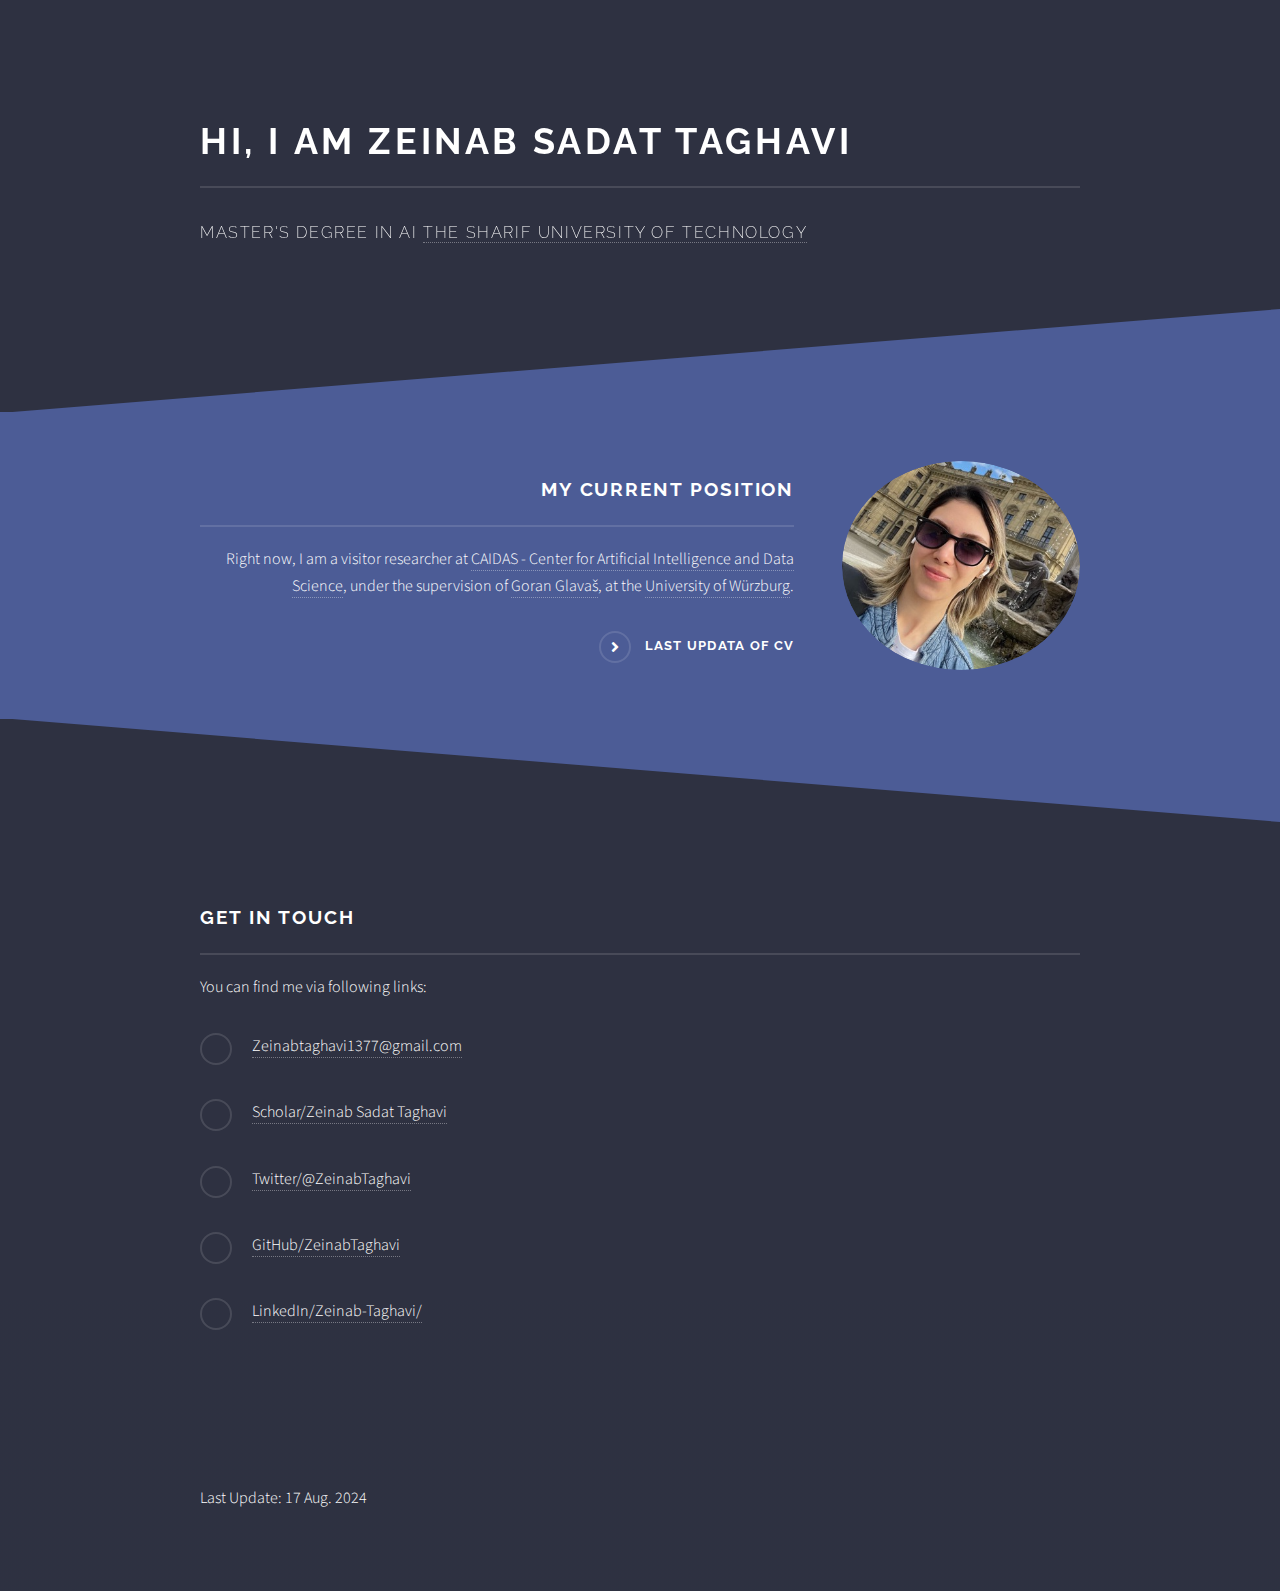
==== commit 67387ae4: "Add files via upload" ====
--- a/index.html
+++ b/index.html
@@ -1,6 +1,6 @@
 <!DOCTYPE HTML>
 <!--
-	Editorial by HTML5 UP
+	Solid State by HTML5 UP
 	html5up.net | @ajlkn
 	Free for personal and commercial use under the CCA 3.0 license (html5up.net/license)
 -->
@@ -9,194 +9,66 @@
 		<title>Zeinab S. Taghavi</title>
 		<meta charset="utf-8" />
 		<meta name="viewport" content="width=device-width, initial-scale=1, user-scalable=no" />
-		<meta name="viewport" content="width=device-width, initial-scale=1">
-		<link href="https://fonts.googleapis.com/icon?family=Material+Icons" rel="stylesheet">
 		<link rel="stylesheet" href="assets/css/main.css" />
+		<noscript><link rel="stylesheet" href="assets/css/noscript.css" /></noscript>
 	</head>
 	<body class="is-preload">
 
-		<!-- Wrapper -->
-			<div id="wrapper">
+		<!-- Page Wrapper -->
+		<div id="page-wrapper">
 
-				<!-- Main -->
-					<div id="main">
+			<!-- Banner -->
+				<section id="banner">
+					<div class="inner">
+						<h2>Hi, I am Zeinab Sadat Taghavi</h2>
+						<p>Master's degree in AI <a href="https://en.sharif.ir/">the Sharif University of Technology</a></p>
+					</div>
+				</section>
+
+				<section id="wrapper">
+					<!-- One -->
+						<section id="three" class="wrapper spotlight style1">
+							<div class="inner">
+								<a href="#" class="image"><img src="images/profile.jpg" alt="" /></a>
+								<div class="content">
+									<h2 class="major">My Current Position</h2>
+									<p>Right now, I am a visitor researcher at <a href="http://html5up.net">CAIDAS - Center for Artificial Intelligence and Data Science</a>, under the supervision of <a href="https://scholar.google.hr/citations?user=Ym0myOwAAAAJ">Goran Glavaš</a>, at the  <a href="https://www.uni-wuerzburg.de/en/">University of Würzburg</a>.</p>
+									<a href="https://drive.google.com/file/d/1-zcib_StIFXQKAib9JOaWf647OVJaPNV/view?usp=sharing" class="special">Last Updata of CV</a>
+								</div>
+							</div>
+						</section>
+				</section>
+
+				<!-- Footer -->
+					<section id="footer">
 						<div class="inner">
-
-							<!-- Header -->
-								<header id="header">
-									<a href="index.html" class="logo"><strong>Homepage</strong></a>
-									<ul class="icons">
-										<li><a href="https://www.linkedin.com/in/zeinab-taghavi" class="icon brands fa-linkedin"><span class="label">Linkedin</span></a></li>
-										<li><a href="https://github.com/ZeinabTaghavi" class="icon brands fa-github"><span class="label">Github</span></a></li>
-									</ul>
-								</header>
-
-							<!-- Banner -->
-								<section id="banner">
-									<div class="content">
-										<header>
-											<h1>Hi, I’m Zeinab S. Taghavi<br /></h1>
-											<p>Research Assistant</p>
-										</header>
-										<p> I have just finished my Master's degree in Artificial Intelligence and Robotics at Sharif University of Technology and working as a research assistant in SLPL. My passion for research lies in exploring the intersection of AI and psychology, specifically in understanding how people learn and how these insights can be applied to advance AI systems. I'm fascinated by the psychological aspects of computation, and I'm keen on studying human learning based on psychological theories, such as Freudian ideas, to develop more cognitive and human-like AI agents.</p>
-										<ul class="actions">
-											<li><a href="https://en.sharif.edu/" class="button big">Sharif University of Technology</a></li>
-											<li><a href="https://slpl.ce.sharif.edu/" class="button big">SLPL</a></li>
-										</ul>
-									</div>
-									<span class="image object">
-										<img src="images/pic_1.jpg" alt="" />
-									</span>
-								</section>
-
-							<!-- Section -->
-								<section  id="Research_Interest">
-									<header class="major">
-										<h2>Research Interests</h2>
-									</header>
-									<div class="features">
-										<article>
-											<span class="icon solid fa-language"></span>
-											<div class="content">
-												<h3>Natural Language Processing (NLP)</h3>
-												<p>I find NLP to be an incredibly fascinating field, as it deals with the complexities of human language and its representation in the digital world. During my time as a research assistant and NLP intern, I've had the chance to work on various projects, including text multi-label classification using deep neural networks. I believe that mastering NLP will allow us to create more intelligent and intuitive AI systems that can communicate and understand human language effectively.</p>
-											</div>
-										</article>
-										<article>
-											<span class="icon solid fa-users"></span>
-											<div class="content">
-												<h3>Natural Language Understanding (NLU)</h3>
-												<p>As an extension of NLP, NLU focuses on the semantics and meaning behind the text, which I find crucial for making AI systems more human-like. My interest in NLU has led me to explore various projects, such as studying language models with a focus on psycholinguistic aspects of computation. By delving deeper into NLU, I aim to bridge the gap between AI and human cognition.</p>
-											</div>
-										</article>
-										<article>
-											<span class="icon solid fa-brain"></span>
-											<div class="content">
-												<h3>Cognitive Science</h3>
-												<p>I am passionate about cognitive science because it provides a multidisciplinary approach to understanding the human mind and its processes. By examining the psychological, neurological, and computational aspects of cognition, I believe that we can gain valuable insights into the intricacies of human learning and thinking. This knowledge, in turn, can be harnessed to develop more advanced and human-like AI systems.</p>
-											</div>
-										</article>
-										<article>
-											<span class="icon solid fa-leaf"></span>
-											<div class="content">
-												<h3>Computational Psycholinguistics</h3>
-												<p>My interest in computational psycholinguistics stems from the desire to understand the underlying mechanisms of language processing and acquisition in the human brain. In my academic experience, I've had the opportunity to explore this field as a research assistant, studying human learning based on psychological theories, such as Freudian ideas. By combining the principles of psycholinguistics with computational models, I hope to contribute to the development of AI agents that can mimic human language processing and learning abilities more closely.</p>
-											</div>
-										</article>
-									</div>
-								</section>
-
-							<!-- Section -->
-								<section id="Research_Groups">
-									<header class="major">
-										<h2>Research Groups</h2>
-									</header>
-									<div class="posts">
-										<article>
-											<a href="#" class="image"><img src="images/home_1.png" alt="" /></a>
-											<h3>Sharif Psychoanalysis of Artificial Intelligence</h3>
-											<p>The Psychoanalysis of Artificial Intelligence is an emerging research area that seeks to integrate insights from the field of psychoanalysis into the development and understanding of AI systems. By examining the underlying psychological theories behind human cognition, language, and behavior, researchers in this field aim to create more human-like AI models that can better understand and interact with the world. Key concepts from psychoanalytic theory, such as Freud's theory of personality and Jacques Lacan's philosophy, are explored to investigate the foundations of human thought and its potential implications for artificial intelligence.</p>
-											
-										</article>
-										<article>
-											<a href="#" class="image"><img class="image" src="images/home_2.png" alt="" /></a>
-											<h3>Multimodality and Language Models</h3>
-											<p>Multimodality and Language Models is a research domain focused on the intersection of visual and textual information in language modeling. By leveraging the complementary strengths of different modalities, such as text, images, and video, researchers aim to build more robust and versatile AI systems that can comprehend and generate content across various formats. Projects in this area often involve the development of text-to-image models, the creation of multimodal datasets, and the investigation of the relationships between different modalities. These efforts pave the way for a new generation of AI systems capable of understanding and generating complex, context-rich information spanning multiple sensory modalities.</p>
-											
-										</article>
-
-									</div>
-								</section>
-
+							<h2 class="major">Get in touch</h2>
+							<p>You can find me via following links:</p>
+					
+							<ul class="contact">
+								<li class="icon solid fa-google "><a href="mailto:zeinabtaghavi1377@gmail.com">Zeinabtaghavi1377@gmail.com</a></li>
+								<li class="icon solid fa-google "><a href="https://scholar.google.com/citations?user=G9So2dEAAAAJ&hl=en">Scholar/Zeinab Sadat Taghavi</a></li>
+								<li class="icon solid fa-google "><a href="https://x.com/zeinabTaghavi">Twitter/@ZeinabTaghavi</a></li>
+								<li class="icon solid fa-google "><a href="https://github.com/ZeinabTaghavi">GitHub/ZeinabTaghavi</a></li>
+								<li class="icon solid fa-google "><a href="https://www.linkedin.com/in/zeinab-taghavi/">LinkedIn/Zeinab-Taghavi/</a></li>
+							</ul>
 						</div>
-					</div>
-
-				<!-- Sidebar -->
-					<div id="sidebar">
+					</section>
+					<section id="footer">	
 						<div class="inner">
-
-							<!-- Menu -->
-								<nav id="menu">
-									<header class="major">
-										<h2>Menu</h2>
-									</header>
-									<ul>
-										<li><a href="index.html">Homepage</a></li>
-										<ul>
-											<li><a href="#banner">Brief Introduction/Biography</a></li>
-											<li><a href="#Research_Interest">Research Interests</a></li>
-											<li><a href="#Research_Groups">Research Groups</a></li>
-										</ul>
-										
-
-										<li><a href="Education_and_Research.html">Education & Research</a></li>
-										<li><a href="Teaching_Assistant_and_Experience.html">Teaching Assistant & Experience</a></li>
-										
-										<!-- <li>
-											<span class="opener">Submenu</span>
-											<ul>
-												<li><a href="#">Lorem Dolor</a></li>
-												<li><a href="#">Ipsum Adipiscing</a></li>
-												<li><a href="#">Tempus Magna</a></li>
-												<li><a href="#">Feugiat Veroeros</a></li>
-											</ul>
-										</li> -->
-									</ul>
-								</nav>
-
-							<!-- Section -->
-								<!-- <section>
-									<header class="major">
-										<h2>Ante interdum</h2>
-									</header>
-									<div class="mini-posts">
-										<article>
-											<a href="#" class="image"><img src="images/pic07.jpg" alt="" /></a>
-											<p>Aenean ornare velit lacus, ac varius enim lorem ullamcorper dolore aliquam.</p>
-										</article>
-										<article>
-											<a href="#" class="image"><img src="images/pic08.jpg" alt="" /></a>
-											<p>Aenean ornare velit lacus, ac varius enim lorem ullamcorper dolore aliquam.</p>
-										</article>
-										<article>
-											<a href="#" class="image"><img src="images/pic09.jpg" alt="" /></a>
-											<p>Aenean ornare velit lacus, ac varius enim lorem ullamcorper dolore aliquam.</p>
-										</article>
-									</div>
-									<ul class="actions">
-										<li><a href="#" class="button">More</a></li>
-									</ul>
-								</section> -->
-
-							<!-- Section -->
-								<section>
-									<header class="major">
-										<h2>Get in touch</h2>
-									</header>
-									<p>I'm always excited to connect with others who share my interests in artificial intelligence, language models, and related research areas. If you have any questions, ideas, or opportunities you'd like to discuss, please don't hesitate to reach out. You can contact me through email. I look forward to hearing from you and exploring potential collaborations!</p>
-									<ul class="contact">
-										<li class="icon solid fa-envelope"><a href="#">zeinabtaghavi@sharif.edu</a></li>
-										<li class="icon solid fa-envelope"><a href="#">zeinabtaghavi1377@gmail.com</a></li>
-										
-									</ul>
-								</section>
-
-							<!-- Footer -->
-								<footer id="footer">
-									<p class="copyright">&copy; Untitled. All rights reserved. Demo Images: <a href="https://unsplash.com">Unsplash</a>. Design: <a href="https://html5up.net">HTML5 UP</a>.</p>
-								</footer>
-
+							<p>Last Update: 17 Aug. 2024</p>
 						</div>
-					</div>
+					</section>
 
 			</div>
 
 		<!-- Scripts -->
 			<script src="assets/js/jquery.min.js"></script>
+			<script src="assets/js/jquery.scrollex.min.js"></script>
 			<script src="assets/js/browser.min.js"></script>
 			<script src="assets/js/breakpoints.min.js"></script>
 			<script src="assets/js/util.js"></script>
 			<script src="assets/js/main.js"></script>
 
 	</body>
-</html>
+</html>--- a/assets/css/main.css
+++ b/assets/css/main.css
@@ -1,10 +1,12 @@
 @import url(fontawesome-all.min.css);
-@import url("https://fonts.googleapis.com/css?family=Open+Sans:400,600,400italic,600italic|Roboto+Slab:400,700");
+@import url("https://fonts.googleapis.com/css?family=Raleway:200,700|Source+Sans+Pro:300,600,300italic,600italic");
+
 /*
-	Editorial by HTML5 UP
+	Solid State by HTML5 UP
 	html5up.net | @ajlkn
 	Free for personal and commercial use under the CCA 3.0 license (html5up.net/license)
 */
+
 html, body, div, span, applet, object,
 iframe, h1, h2, h3, h4, h5, h6, p, blockquote,
 pre, a, abbr, acronym, address, big, cite,
@@ -16,2258 +18,4139 @@
 canvas, details, embed, figure, figcaption,
 footer, header, hgroup, menu, nav, output, ruby,
 section, summary, time, mark, audio, video {
-  margin: 0;
-  padding: 0;
-  border: 0;
-  font-size: 100%;
-  font: inherit;
-  vertical-align: baseline; }
+	margin: 0;
+	padding: 0;
+	border: 0;
+	font-size: 100%;
+	font: inherit;
+	vertical-align: baseline;}
 
 article, aside, details, figcaption, figure,
 footer, header, hgroup, menu, nav, section {
-  display: block; }
+	display: block;}
 
 body {
-  line-height: 1; }
+	line-height: 1;
+}
 
 ol, ul {
-  list-style: none; }
+	list-style: none;
+}
 
 blockquote, q {
-  quotes: none; }
-  blockquote:before, blockquote:after, q:before, q:after {
-    content: '';
-    content: none; }
+	quotes: none;
+}
+
+	blockquote:before, blockquote:after, q:before, q:after {
+		content: '';
+		content: none;
+	}
 
 table {
-  border-collapse: collapse;
-  border-spacing: 0; }
+	border-collapse: collapse;
+	border-spacing: 0;
+}
 
 body {
-  -webkit-text-size-adjust: none; }
+	-webkit-text-size-adjust: none;
+}
 
 mark {
-  background-color: transparent;
-  color: inherit; }
+	background-color: transparent;
+	color: inherit;
+}
 
 input::-moz-focus-inner {
-  border: 0;
-  padding: 0; }
+	border: 0;
+	padding: 0;
+}
 
 input, select, textarea {
-  -moz-appearance: none;
-  -webkit-appearance: none;
-  -ms-appearance: none;
-  appearance: none; }
+	-moz-appearance: none;
+	-webkit-appearance: none;
+	-ms-appearance: none;
+	appearance: none;
+}
 
 /* Basic */
-@-ms-viewport {
-  width: device-width; }
-
-body {
-  -ms-overflow-style: scrollbar; }
-
-@media screen and (max-width: 480px) {
-  html, body {
-    min-width: 320px; } }
-
-html {
-  box-sizing: border-box; }
-
-*, *:before, *:after {
-  box-sizing: inherit; }
-
-body {
-  background: #ffffff; }
-  body.is-preload *, body.is-preload *:before, body.is-preload *:after, body.is-resizing *, body.is-resizing *:before, body.is-resizing *:after {
-    -moz-animation: none !important;
-    -webkit-animation: none !important;
-    -ms-animation: none !important;
-    animation: none !important;
-    -moz-transition: none !important;
-    -webkit-transition: none !important;
-    -ms-transition: none !important;
-    transition: none !important; }
+
+	@-ms-viewport {
+		width: device-width;
+	}
+
+	body {
+		-ms-overflow-style: scrollbar;
+	}
+
+	@media screen and (max-width: 480px) {
+
+		html, body {
+			min-width: 320px;
+		}
+
+	}
+
+	html {
+		box-sizing: border-box;
+	}
+
+	*, *:before, *:after {
+		box-sizing: inherit;
+	}
+
+	body {
+		background-color: #2e3141;
+		background-image: linear-gradient(to top, rgba(46, 49, 65, 0.8), rgba(46, 49, 65, 0.8)), url("../../images/bg.jpg");
+		background-size: auto,
+ cover;
+		background-attachment: fixed,
+ fixed;
+		background-position: center,
+ center;
+	}
+
+		body.is-preload *, body.is-preload *:before, body.is-preload *:after {
+			-moz-animation: none !important;
+			-webkit-animation: none !important;
+			-ms-animation: none !important;
+			animation: none !important;
+			-moz-transition: none !important;
+			-webkit-transition: none !important;
+			-ms-transition: none !important;
+			transition: none !important;
+		}
 
 /* Type */
-body, input, select, textarea {
-  color: #7f888f;
-  font-family: "Open Sans", sans-serif;
-  font-size: 13pt;
-  font-weight: 400;
-  line-height: 1.65; }
-  @media screen and (max-width: 1680px) {
-    body, input, select, textarea {
-      font-size: 11pt; } }
-  @media screen and (max-width: 1280px) {
-    body, input, select, textarea {
-      font-size: 10pt; } }
-  @media screen and (max-width: 360px) {
-    body, input, select, textarea {
-      font-size: 9pt; } }
-
-a {
-  -moz-transition: color 0.2s ease-in-out, border-bottom-color 0.2s ease-in-out;
-  -webkit-transition: color 0.2s ease-in-out, border-bottom-color 0.2s ease-in-out;
-  -ms-transition: color 0.2s ease-in-out, border-bottom-color 0.2s ease-in-out;
-  transition: color 0.2s ease-in-out, border-bottom-color 0.2s ease-in-out;
-  border-bottom: dotted 1px;
-  color: #1974D3;
-  text-decoration: none; }
-  a:hover {
-    border-bottom-color: #1974D3;
-    color: #1974D3 !important; }
-    a:hover strong {
-      color: inherit; }
-
-strong, b {
-  color: #3d4449;
-  font-weight: 600; }
-
-em, i {
-  font-style: italic; }
-
-p {
-  margin: 0 0 2em 0; }
-
-h1, h2, h3, h4, h5, h6 {
-  color: #3d4449;
-  font-family: "Roboto Slab", serif;
-  font-weight: 700;
-  line-height: 1.5;
-  margin: 0 0 1em 0; }
-  h1 a, h2 a, h3 a, h4 a, h5 a, h6 a {
-    color: inherit;
-    text-decoration: none;
-    border-bottom: 0; }
-
-h1 {
-  font-size: 4em;
-  margin: 0 0 0.5em 0;
-  line-height: 1.3; }
-
-h2 {
-  font-size: 1.75em; }
-
-h3 {
-  font-size: 1.25em; }
-
-h4 {
-  font-size: 1.1em; }
-
-h5 {
-  font-size: 0.9em; }
-
-h6 {
-  font-size: 0.7em; }
-
-@media screen and (max-width: 1680px) {
-  h1 {
-    font-size: 3.5em; } }
-
-@media screen and (max-width: 980px) {
-  h1 {
-    font-size: 3.25em; } }
-
-@media screen and (max-width: 736px) {
-  h1 {
-    font-size: 2em;
-    line-height: 1.4; }
-  h2 {
-    font-size: 1.5em; } }
-
-sub {
-  font-size: 0.8em;
-  position: relative;
-  top: 0.5em; }
-
-sup {
-  font-size: 0.8em;
-  position: relative;
-  top: -0.5em; }
-
-blockquote {
-  border-left: solid 3px rgba(210, 215, 217, 0.75);
-  font-style: italic;
-  margin: 0 0 2em 0;
-  padding: 0.5em 0 0.5em 2em; }
-
-code {
-  background: rgba(230, 235, 237, 0.25);
-  border-radius: 0.375em;
-  border: solid 1px rgba(210, 215, 217, 0.75);
-  font-family: "Courier New", monospace;
-  font-size: 0.9em;
-  margin: 0 0.25em;
-  padding: 0.25em 0.65em; }
-
-pre {
-  -webkit-overflow-scrolling: touch;
-  font-family: "Courier New", monospace;
-  font-size: 0.9em;
-  margin: 0 0 2em 0; }
-  pre code {
-    display: block;
-    line-height: 1.75;
-    padding: 1em 1.5em;
-    overflow-x: auto; }
-
-hr {
-  border: 0;
-  border-bottom: solid 1px rgba(210, 215, 217, 0.75);
-  margin: 2em 0; }
-  hr.major {
-    margin: 3em 0; }
-
-.align-left {
-  text-align: left; }
-
-.align-center {
-  text-align: center; }
-
-.align-right {
-  text-align: right; }
+
+	body, input, select, textarea {
+		color: #ffffff;
+		font-family: "Source Sans Pro", Helvetica, sans-serif;
+		font-size: 16.5pt;
+		font-weight: 300;
+		line-height: 1.65;
+	}
+
+		@media screen and (max-width: 1680px) {
+
+			body, input, select, textarea {
+				font-size: 13pt;
+			}
+
+		}
+
+		@media screen and (max-width: 1280px) {
+
+			body, input, select, textarea {
+				font-size: 12pt;
+			}
+
+		}
+
+		@media screen and (max-width: 980px) {
+
+			body, input, select, textarea {
+				font-size: 12pt;
+			}
+
+		}
+
+		@media screen and (max-width: 736px) {
+
+			body, input, select, textarea {
+				font-size: 12pt;
+			}
+
+		}
+
+		@media screen and (max-width: 480px) {
+
+			body, input, select, textarea {
+				font-size: 12pt;
+			}
+
+		}
+
+	a {
+		-moz-transition: color 0.2s ease-in-out, border-bottom-color 0.2s ease-in-out;
+		-webkit-transition: color 0.2s ease-in-out, border-bottom-color 0.2s ease-in-out;
+		-ms-transition: color 0.2s ease-in-out, border-bottom-color 0.2s ease-in-out;
+		transition: color 0.2s ease-in-out, border-bottom-color 0.2s ease-in-out;
+		border-bottom: dotted 1px rgba(255, 255, 255, 0.35);
+		color: #ffffff;
+		text-decoration: none;
+	}
+
+		a:hover {
+			border-bottom-color: transparent;
+			color: #ffffff !important;
+		}
+
+		a.special:not(.button) {
+			text-decoration: none;
+			border-bottom: 0;
+			display: block;
+			font-family: Raleway, Helvetica, sans-serif;
+			font-size: 0.8em;
+			font-weight: 700;
+			letter-spacing: 0.1em;
+			margin: 0 0 2em 0;
+			text-transform: uppercase;
+		}
+
+			a.special:not(.button):before {
+				-moz-osx-font-smoothing: grayscale;
+				-webkit-font-smoothing: antialiased;
+				display: inline-block;
+				font-style: normal;
+				font-variant: normal;
+				text-rendering: auto;
+				line-height: 1;
+				text-transform: none !important;
+				font-family: 'Font Awesome 5 Free';
+				font-weight: 900;
+			}
+
+			a.special:not(.button):before {
+				-moz-transition: background-color 0.2s ease-in-out;
+				-webkit-transition: background-color 0.2s ease-in-out;
+				-ms-transition: background-color 0.2s ease-in-out;
+				transition: background-color 0.2s ease-in-out;
+				border-radius: 100%;
+				border: solid 2px rgba(255, 255, 255, 0.125);
+				content: '\f105';
+				display: inline-block;
+				font-size: 1.25em;
+				height: 2em;
+				line-height: 1.75em;
+				margin-right: 0.85em;
+				text-align: center;
+				text-indent: 0.15em;
+				vertical-align: middle;
+				width: 2em;
+			}
+
+			a.special:not(.button):hover:before {
+				background-color: rgba(255, 255, 255, 0.025);
+			}
+
+			a.special:not(.button):active:before {
+				background-color: rgba(255, 255, 255, 0.075);
+			}
+
+	strong, b {
+		color: #ffffff;
+		font-weight: 600;
+	}
+
+	em, i {
+		font-style: italic;
+	}
+
+	p {
+		margin: 0 0 2em 0;
+	}
+
+	h1, h2, h3, h4, h5, h6 {
+		color: #ffffff;
+		font-family: Raleway, Helvetica, sans-serif;
+		font-weight: 700;
+		letter-spacing: 0.1em;
+		margin: 0 0 1em 0;
+		text-transform: uppercase;
+	}
+
+		h1 a, h2 a, h3 a, h4 a, h5 a, h6 a {
+			color: inherit;
+			text-decoration: none;
+			border-bottom: 0;
+		}
+
+		h1 span, h2 span, h3 span, h4 span, h5 span, h6 span {
+			font-weight: 200;
+		}
+
+		h1.major, h2.major, h3.major, h4.major, h5.major, h6.major {
+			padding-bottom: 1em;
+			border-bottom: solid 2px rgba(255, 255, 255, 0.125);
+		}
+
+	h2 {
+		font-size: 1.2em;
+	}
+
+	h3 {
+		font-size: 0.9em;
+	}
+
+	h4 {
+		font-size: 0.7em;
+	}
+
+	h5 {
+		font-size: 0.7em;
+	}
+
+	h6 {
+		font-size: 0.7em;
+	}
+
+	@media screen and (max-width: 736px) {
+
+		h2 {
+			font-size: 1em;
+		}
+
+		h3 {
+			font-size: 0.8em;
+		}
+
+	}
+
+	sub {
+		font-size: 0.8em;
+		position: relative;
+		top: 0.5em;
+	}
+
+	sup {
+		font-size: 0.8em;
+		position: relative;
+		top: -0.5em;
+	}
+
+	blockquote {
+		border-left: solid 4px rgba(255, 255, 255, 0.125);
+		font-style: italic;
+		margin: 0 0 2em 0;
+		padding: 0.5em 0 0.5em 2em;
+	}
+
+	code {
+		background: rgba(255, 255, 255, 0.025);
+		border-radius: 5px;
+		border: solid 2px rgba(255, 255, 255, 0.125);
+		font-family: "Courier New", monospace;
+		font-size: 0.9em;
+		margin: 0 0.25em;
+		padding: 0.25em 0.65em;
+	}
+
+	pre {
+		-webkit-overflow-scrolling: touch;
+		font-family: "Courier New", monospace;
+		font-size: 0.9em;
+		margin: 0 0 2em 0;
+	}
+
+		pre code {
+			display: block;
+			line-height: 1.75em;
+			padding: 1em 1.5em;
+			overflow-x: auto;
+		}
+
+	hr {
+		border: 0;
+		border-bottom: solid 2px rgba(255, 255, 255, 0.125);
+		margin: 2.5em 0;
+	}
+
+		hr.major {
+			margin: 4em 0;
+		}
+
+	.align-left {
+		text-align: left;
+	}
+
+	.align-center {
+		text-align: center;
+	}
+
+	.align-right {
+		text-align: right;
+	}
 
 /* Row */
-.row {
-  display: flex;
-  flex-wrap: wrap;
-  box-sizing: border-box;
-  align-items: stretch; }
-  .row > * {
-    box-sizing: border-box; }
-  .row.gtr-uniform > * > :last-child {
-    margin-bottom: 0; }
-  .row.aln-left {
-    justify-content: flex-start; }
-  .row.aln-center {
-    justify-content: center; }
-  .row.aln-right {
-    justify-content: flex-end; }
-  .row.aln-top {
-    align-items: flex-start; }
-  .row.aln-middle {
-    align-items: center; }
-  .row.aln-bottom {
-    align-items: flex-end; }
-  .row > .imp {
-    order: -1; }
-  .row > .col-1 {
-    width: 8.33333%; }
-  .row > .off-1 {
-    margin-left: 8.33333%; }
-  .row > .col-2 {
-    width: 16.66667%; }
-  .row > .off-2 {
-    margin-left: 16.66667%; }
-  .row > .col-3 {
-    width: 25%; }
-  .row > .off-3 {
-    margin-left: 25%; }
-  .row > .col-4 {
-    width: 33.33333%; }
-  .row > .off-4 {
-    margin-left: 33.33333%; }
-  .row > .col-5 {
-    width: 41.66667%; }
-  .row > .off-5 {
-    margin-left: 41.66667%; }
-  .row > .col-6 {
-    width: 50%; }
-  .row > .off-6 {
-    margin-left: 50%; }
-  .row > .col-7 {
-    width: 58.33333%; }
-  .row > .off-7 {
-    margin-left: 58.33333%; }
-  .row > .col-8 {
-    width: 66.66667%; }
-  .row > .off-8 {
-    margin-left: 66.66667%; }
-  .row > .col-9 {
-    width: 75%; }
-  .row > .off-9 {
-    margin-left: 75%; }
-  .row > .col-10 {
-    width: 83.33333%; }
-  .row > .off-10 {
-    margin-left: 83.33333%; }
-  .row > .col-11 {
-    width: 91.66667%; }
-  .row > .off-11 {
-    margin-left: 91.66667%; }
-  .row > .col-12 {
-    width: 100%; }
-  .row > .off-12 {
-    margin-left: 100%; }
-  .row.gtr-0 {
-    margin-top: 0;
-    margin-left: 0em; }
-    .row.gtr-0 > * {
-      padding: 0 0 0 0em; }
-    .row.gtr-0.gtr-uniform {
-      margin-top: 0em; }
-      .row.gtr-0.gtr-uniform > * {
-        padding-top: 0em; }
-  .row.gtr-25 {
-    margin-top: 0;
-    margin-left: -0.375em; }
-    .row.gtr-25 > * {
-      padding: 0 0 0 0.375em; }
-    .row.gtr-25.gtr-uniform {
-      margin-top: -0.375em; }
-      .row.gtr-25.gtr-uniform > * {
-        padding-top: 0.375em; }
-  .row.gtr-50 {
-    margin-top: 0;
-    margin-left: -0.75em; }
-    .row.gtr-50 > * {
-      padding: 0 0 0 0.75em; }
-    .row.gtr-50.gtr-uniform {
-      margin-top: -0.75em; }
-      .row.gtr-50.gtr-uniform > * {
-        padding-top: 0.75em; }
-  .row {
-    margin-top: 0;
-    margin-left: -1.5em; }
-    .row > * {
-      padding: 0 0 0 1.5em; }
-    .row.gtr-uniform {
-      margin-top: -1.5em; }
-      .row.gtr-uniform > * {
-        padding-top: 1.5em; }
-  .row.gtr-150 {
-    margin-top: 0;
-    margin-left: -2.25em; }
-    .row.gtr-150 > * {
-      padding: 0 0 0 2.25em; }
-    .row.gtr-150.gtr-uniform {
-      margin-top: -2.25em; }
-      .row.gtr-150.gtr-uniform > * {
-        padding-top: 2.25em; }
-  .row.gtr-200 {
-    margin-top: 0;
-    margin-left: -3em; }
-    .row.gtr-200 > * {
-      padding: 0 0 0 3em; }
-    .row.gtr-200.gtr-uniform {
-      margin-top: -3em; }
-      .row.gtr-200.gtr-uniform > * {
-        padding-top: 3em; }
-  @media screen and (max-width: 1680px) {
-    .row {
-      display: flex;
-      flex-wrap: wrap;
-      box-sizing: border-box;
-      align-items: stretch; }
-      .row > * {
-        box-sizing: border-box; }
-      .row.gtr-uniform > * > :last-child {
-        margin-bottom: 0; }
-      .row.aln-left {
-        justify-content: flex-start; }
-      .row.aln-center {
-        justify-content: center; }
-      .row.aln-right {
-        justify-content: flex-end; }
-      .row.aln-top {
-        align-items: flex-start; }
-      .row.aln-middle {
-        align-items: center; }
-      .row.aln-bottom {
-        align-items: flex-end; }
-      .row > .imp-xlarge {
-        order: -1; }
-      .row > .col-1-xlarge {
-        width: 8.33333%; }
-      .row > .off-1-xlarge {
-        margin-left: 8.33333%; }
-      .row > .col-2-xlarge {
-        width: 16.66667%; }
-      .row > .off-2-xlarge {
-        margin-left: 16.66667%; }
-      .row > .col-3-xlarge {
-        width: 25%; }
-      .row > .off-3-xlarge {
-        margin-left: 25%; }
-      .row > .col-4-xlarge {
-        width: 33.33333%; }
-      .row > .off-4-xlarge {
-        margin-left: 33.33333%; }
-      .row > .col-5-xlarge {
-        width: 41.66667%; }
-      .row > .off-5-xlarge {
-        margin-left: 41.66667%; }
-      .row > .col-6-xlarge {
-        width: 50%; }
-      .row > .off-6-xlarge {
-        margin-left: 50%; }
-      .row > .col-7-xlarge {
-        width: 58.33333%; }
-      .row > .off-7-xlarge {
-        margin-left: 58.33333%; }
-      .row > .col-8-xlarge {
-        width: 66.66667%; }
-      .row > .off-8-xlarge {
-        margin-left: 66.66667%; }
-      .row > .col-9-xlarge {
-        width: 75%; }
-      .row > .off-9-xlarge {
-        margin-left: 75%; }
-      .row > .col-10-xlarge {
-        width: 83.33333%; }
-      .row > .off-10-xlarge {
-        margin-left: 83.33333%; }
-      .row > .col-11-xlarge {
-        width: 91.66667%; }
-      .row > .off-11-xlarge {
-        margin-left: 91.66667%; }
-      .row > .col-12-xlarge {
-        width: 100%; }
-      .row > .off-12-xlarge {
-        margin-left: 100%; }
-      .row.gtr-0 {
-        margin-top: 0;
-        margin-left: 0em; }
-        .row.gtr-0 > * {
-          padding: 0 0 0 0em; }
-        .row.gtr-0.gtr-uniform {
-          margin-top: 0em; }
-          .row.gtr-0.gtr-uniform > * {
-            padding-top: 0em; }
-      .row.gtr-25 {
-        margin-top: 0;
-        margin-left: -0.375em; }
-        .row.gtr-25 > * {
-          padding: 0 0 0 0.375em; }
-        .row.gtr-25.gtr-uniform {
-          margin-top: -0.375em; }
-          .row.gtr-25.gtr-uniform > * {
-            padding-top: 0.375em; }
-      .row.gtr-50 {
-        margin-top: 0;
-        margin-left: -0.75em; }
-        .row.gtr-50 > * {
-          padding: 0 0 0 0.75em; }
-        .row.gtr-50.gtr-uniform {
-          margin-top: -0.75em; }
-          .row.gtr-50.gtr-uniform > * {
-            padding-top: 0.75em; }
-      .row {
-        margin-top: 0;
-        margin-left: -1.5em; }
-        .row > * {
-          padding: 0 0 0 1.5em; }
-        .row.gtr-uniform {
-          margin-top: -1.5em; }
-          .row.gtr-uniform > * {
-            padding-top: 1.5em; }
-      .row.gtr-150 {
-        margin-top: 0;
-        margin-left: -2.25em; }
-        .row.gtr-150 > * {
-          padding: 0 0 0 2.25em; }
-        .row.gtr-150.gtr-uniform {
-          margin-top: -2.25em; }
-          .row.gtr-150.gtr-uniform > * {
-            padding-top: 2.25em; }
-      .row.gtr-200 {
-        margin-top: 0;
-        margin-left: -3em; }
-        .row.gtr-200 > * {
-          padding: 0 0 0 3em; }
-        .row.gtr-200.gtr-uniform {
-          margin-top: -3em; }
-          .row.gtr-200.gtr-uniform > * {
-            padding-top: 3em; } }
-  @media screen and (max-width: 1280px) {
-    .row {
-      display: flex;
-      flex-wrap: wrap;
-      box-sizing: border-box;
-      align-items: stretch; }
-      .row > * {
-        box-sizing: border-box; }
-      .row.gtr-uniform > * > :last-child {
-        margin-bottom: 0; }
-      .row.aln-left {
-        justify-content: flex-start; }
-      .row.aln-center {
-        justify-content: center; }
-      .row.aln-right {
-        justify-content: flex-end; }
-      .row.aln-top {
-        align-items: flex-start; }
-      .row.aln-middle {
-        align-items: center; }
-      .row.aln-bottom {
-        align-items: flex-end; }
-      .row > .imp-large {
-        order: -1; }
-      .row > .col-1-large {
-        width: 8.33333%; }
-      .row > .off-1-large {
-        margin-left: 8.33333%; }
-      .row > .col-2-large {
-        width: 16.66667%; }
-      .row > .off-2-large {
-        margin-left: 16.66667%; }
-      .row > .col-3-large {
-        width: 25%; }
-      .row > .off-3-large {
-        margin-left: 25%; }
-      .row > .col-4-large {
-        width: 33.33333%; }
-      .row > .off-4-large {
-        margin-left: 33.33333%; }
-      .row > .col-5-large {
-        width: 41.66667%; }
-      .row > .off-5-large {
-        margin-left: 41.66667%; }
-      .row > .col-6-large {
-        width: 50%; }
-      .row > .off-6-large {
-        margin-left: 50%; }
-      .row > .col-7-large {
-        width: 58.33333%; }
-      .row > .off-7-large {
-        margin-left: 58.33333%; }
-      .row > .col-8-large {
-        width: 66.66667%; }
-      .row > .off-8-large {
-        margin-left: 66.66667%; }
-      .row > .col-9-large {
-        width: 75%; }
-      .row > .off-9-large {
-        margin-left: 75%; }
-      .row > .col-10-large {
-        width: 83.33333%; }
-      .row > .off-10-large {
-        margin-left: 83.33333%; }
-      .row > .col-11-large {
-        width: 91.66667%; }
-      .row > .off-11-large {
-        margin-left: 91.66667%; }
-      .row > .col-12-large {
-        width: 100%; }
-      .row > .off-12-large {
-        margin-left: 100%; }
-      .row.gtr-0 {
-        margin-top: 0;
-        margin-left: 0em; }
-        .row.gtr-0 > * {
-          padding: 0 0 0 0em; }
-        .row.gtr-0.gtr-uniform {
-          margin-top: 0em; }
-          .row.gtr-0.gtr-uniform > * {
-            padding-top: 0em; }
-      .row.gtr-25 {
-        margin-top: 0;
-        margin-left: -0.375em; }
-        .row.gtr-25 > * {
-          padding: 0 0 0 0.375em; }
-        .row.gtr-25.gtr-uniform {
-          margin-top: -0.375em; }
-          .row.gtr-25.gtr-uniform > * {
-            padding-top: 0.375em; }
-      .row.gtr-50 {
-        margin-top: 0;
-        margin-left: -0.75em; }
-        .row.gtr-50 > * {
-          padding: 0 0 0 0.75em; }
-        .row.gtr-50.gtr-uniform {
-          margin-top: -0.75em; }
-          .row.gtr-50.gtr-uniform > * {
-            padding-top: 0.75em; }
-      .row {
-        margin-top: 0;
-        margin-left: -1.5em; }
-        .row > * {
-          padding: 0 0 0 1.5em; }
-        .row.gtr-uniform {
-          margin-top: -1.5em; }
-          .row.gtr-uniform > * {
-            padding-top: 1.5em; }
-      .row.gtr-150 {
-        margin-top: 0;
-        margin-left: -2.25em; }
-        .row.gtr-150 > * {
-          padding: 0 0 0 2.25em; }
-        .row.gtr-150.gtr-uniform {
-          margin-top: -2.25em; }
-          .row.gtr-150.gtr-uniform > * {
-            padding-top: 2.25em; }
-      .row.gtr-200 {
-        margin-top: 0;
-        margin-left: -3em; }
-        .row.gtr-200 > * {
-          padding: 0 0 0 3em; }
-        .row.gtr-200.gtr-uniform {
-          margin-top: -3em; }
-          .row.gtr-200.gtr-uniform > * {
-            padding-top: 3em; } }
-  @media screen and (max-width: 980px) {
-    .row {
-      display: flex;
-      flex-wrap: wrap;
-      box-sizing: border-box;
-      align-items: stretch; }
-      .row > * {
-        box-sizing: border-box; }
-      .row.gtr-uniform > * > :last-child {
-        margin-bottom: 0; }
-      .row.aln-left {
-        justify-content: flex-start; }
-      .row.aln-center {
-        justify-content: center; }
-      .row.aln-right {
-        justify-content: flex-end; }
-      .row.aln-top {
-        align-items: flex-start; }
-      .row.aln-middle {
-        align-items: center; }
-      .row.aln-bottom {
-        align-items: flex-end; }
-      .row > .imp-medium {
-        order: -1; }
-      .row > .col-1-medium {
-        width: 8.33333%; }
-      .row > .off-1-medium {
-        margin-left: 8.33333%; }
-      .row > .col-2-medium {
-        width: 16.66667%; }
-      .row > .off-2-medium {
-        margin-left: 16.66667%; }
-      .row > .col-3-medium {
-        width: 25%; }
-      .row > .off-3-medium {
-        margin-left: 25%; }
-      .row > .col-4-medium {
-        width: 33.33333%; }
-      .row > .off-4-medium {
-        margin-left: 33.33333%; }
-      .row > .col-5-medium {
-        width: 41.66667%; }
-      .row > .off-5-medium {
-        margin-left: 41.66667%; }
-      .row > .col-6-medium {
-        width: 50%; }
-      .row > .off-6-medium {
-        margin-left: 50%; }
-      .row > .col-7-medium {
-        width: 58.33333%; }
-      .row > .off-7-medium {
-        margin-left: 58.33333%; }
-      .row > .col-8-medium {
-        width: 66.66667%; }
-      .row > .off-8-medium {
-        margin-left: 66.66667%; }
-      .row > .col-9-medium {
-        width: 75%; }
-      .row > .off-9-medium {
-        margin-left: 75%; }
-      .row > .col-10-medium {
-        width: 83.33333%; }
-      .row > .off-10-medium {
-        margin-left: 83.33333%; }
-      .row > .col-11-medium {
-        width: 91.66667%; }
-      .row > .off-11-medium {
-        margin-left: 91.66667%; }
-      .row > .col-12-medium {
-        width: 100%; }
-      .row > .off-12-medium {
-        margin-left: 100%; }
-      .row.gtr-0 {
-        margin-top: 0;
-        margin-left: 0em; }
-        .row.gtr-0 > * {
-          padding: 0 0 0 0em; }
-        .row.gtr-0.gtr-uniform {
-          margin-top: 0em; }
-          .row.gtr-0.gtr-uniform > * {
-            padding-top: 0em; }
-      .row.gtr-25 {
-        margin-top: 0;
-        margin-left: -0.375em; }
-        .row.gtr-25 > * {
-          padding: 0 0 0 0.375em; }
-        .row.gtr-25.gtr-uniform {
-          margin-top: -0.375em; }
-          .row.gtr-25.gtr-uniform > * {
-            padding-top: 0.375em; }
-      .row.gtr-50 {
-        margin-top: 0;
-        margin-left: -0.75em; }
-        .row.gtr-50 > * {
-          padding: 0 0 0 0.75em; }
-        .row.gtr-50.gtr-uniform {
-          margin-top: -0.75em; }
-          .row.gtr-50.gtr-uniform > * {
-            padding-top: 0.75em; }
-      .row {
-        margin-top: 0;
-        margin-left: -1.5em; }
-        .row > * {
-          padding: 0 0 0 1.5em; }
-        .row.gtr-uniform {
-          margin-top: -1.5em; }
-          .row.gtr-uniform > * {
-            padding-top: 1.5em; }
-      .row.gtr-150 {
-        margin-top: 0;
-        margin-left: -2.25em; }
-        .row.gtr-150 > * {
-          padding: 0 0 0 2.25em; }
-        .row.gtr-150.gtr-uniform {
-          margin-top: -2.25em; }
-          .row.gtr-150.gtr-uniform > * {
-            padding-top: 2.25em; }
-      .row.gtr-200 {
-        margin-top: 0;
-        margin-left: -3em; }
-        .row.gtr-200 > * {
-          padding: 0 0 0 3em; }
-        .row.gtr-200.gtr-uniform {
-          margin-top: -3em; }
-          .row.gtr-200.gtr-uniform > * {
-            padding-top: 3em; } }
-  @media screen and (max-width: 736px) {
-    .row {
-      display: flex;
-      flex-wrap: wrap;
-      box-sizing: border-box;
-      align-items: stretch; }
-      .row > * {
-        box-sizing: border-box; }
-      .row.gtr-uniform > * > :last-child {
-        margin-bottom: 0; }
-      .row.aln-left {
-        justify-content: flex-start; }
-      .row.aln-center {
-        justify-content: center; }
-      .row.aln-right {
-        justify-content: flex-end; }
-      .row.aln-top {
-        align-items: flex-start; }
-      .row.aln-middle {
-        align-items: center; }
-      .row.aln-bottom {
-        align-items: flex-end; }
-      .row > .imp-small {
-        order: -1; }
-      .row > .col-1-small {
-        width: 8.33333%; }
-      .row > .off-1-small {
-        margin-left: 8.33333%; }
-      .row > .col-2-small {
-        width: 16.66667%; }
-      .row > .off-2-small {
-        margin-left: 16.66667%; }
-      .row > .col-3-small {
-        width: 25%; }
-      .row > .off-3-small {
-        margin-left: 25%; }
-      .row > .col-4-small {
-        width: 33.33333%; }
-      .row > .off-4-small {
-        margin-left: 33.33333%; }
-      .row > .col-5-small {
-        width: 41.66667%; }
-      .row > .off-5-small {
-        margin-left: 41.66667%; }
-      .row > .col-6-small {
-        width: 50%; }
-      .row > .off-6-small {
-        margin-left: 50%; }
-      .row > .col-7-small {
-        width: 58.33333%; }
-      .row > .off-7-small {
-        margin-left: 58.33333%; }
-      .row > .col-8-small {
-        width: 66.66667%; }
-      .row > .off-8-small {
-        margin-left: 66.66667%; }
-      .row > .col-9-small {
-        width: 75%; }
-      .row > .off-9-small {
-        margin-left: 75%; }
-      .row > .col-10-small {
-        width: 83.33333%; }
-      .row > .off-10-small {
-        margin-left: 83.33333%; }
-      .row > .col-11-small {
-        width: 91.66667%; }
-      .row > .off-11-small {
-        margin-left: 91.66667%; }
-      .row > .col-12-small {
-        width: 100%; }
-      .row > .off-12-small {
-        margin-left: 100%; }
-      .row.gtr-0 {
-        margin-top: 0;
-        margin-left: 0em; }
-        .row.gtr-0 > * {
-          padding: 0 0 0 0em; }
-        .row.gtr-0.gtr-uniform {
-          margin-top: 0em; }
-          .row.gtr-0.gtr-uniform > * {
-            padding-top: 0em; }
-      .row.gtr-25 {
-        margin-top: 0;
-        margin-left: -0.375em; }
-        .row.gtr-25 > * {
-          padding: 0 0 0 0.375em; }
-        .row.gtr-25.gtr-uniform {
-          margin-top: -0.375em; }
-          .row.gtr-25.gtr-uniform > * {
-            padding-top: 0.375em; }
-      .row.gtr-50 {
-        margin-top: 0;
-        margin-left: -0.75em; }
-        .row.gtr-50 > * {
-          padding: 0 0 0 0.75em; }
-        .row.gtr-50.gtr-uniform {
-          margin-top: -0.75em; }
-          .row.gtr-50.gtr-uniform > * {
-            padding-top: 0.75em; }
-      .row {
-        margin-top: 0;
-        margin-left: -1.5em; }
-        .row > * {
-          padding: 0 0 0 1.5em; }
-        .row.gtr-uniform {
-          margin-top: -1.5em; }
-          .row.gtr-uniform > * {
-            padding-top: 1.5em; }
-      .row.gtr-150 {
-        margin-top: 0;
-        margin-left: -2.25em; }
-        .row.gtr-150 > * {
-          padding: 0 0 0 2.25em; }
-        .row.gtr-150.gtr-uniform {
-          margin-top: -2.25em; }
-          .row.gtr-150.gtr-uniform > * {
-            padding-top: 2.25em; }
-      .row.gtr-200 {
-        margin-top: 0;
-        margin-left: -3em; }
-        .row.gtr-200 > * {
-          padding: 0 0 0 3em; }
-        .row.gtr-200.gtr-uniform {
-          margin-top: -3em; }
-          .row.gtr-200.gtr-uniform > * {
-            padding-top: 3em; } }
-  @media screen and (max-width: 480px) {
-    .row {
-      display: flex;
-      flex-wrap: wrap;
-      box-sizing: border-box;
-      align-items: stretch; }
-      .row > * {
-        box-sizing: border-box; }
-      .row.gtr-uniform > * > :last-child {
-        margin-bottom: 0; }
-      .row.aln-left {
-        justify-content: flex-start; }
-      .row.aln-center {
-        justify-content: center; }
-      .row.aln-right {
-        justify-content: flex-end; }
-      .row.aln-top {
-        align-items: flex-start; }
-      .row.aln-middle {
-        align-items: center; }
-      .row.aln-bottom {
-        align-items: flex-end; }
-      .row > .imp-xsmall {
-        order: -1; }
-      .row > .col-1-xsmall {
-        width: 8.33333%; }
-      .row > .off-1-xsmall {
-        margin-left: 8.33333%; }
-      .row > .col-2-xsmall {
-        width: 16.66667%; }
-      .row > .off-2-xsmall {
-        margin-left: 16.66667%; }
-      .row > .col-3-xsmall {
-        width: 25%; }
-      .row > .off-3-xsmall {
-        margin-left: 25%; }
-      .row > .col-4-xsmall {
-        width: 33.33333%; }
-      .row > .off-4-xsmall {
-        margin-left: 33.33333%; }
-      .row > .col-5-xsmall {
-        width: 41.66667%; }
-      .row > .off-5-xsmall {
-        margin-left: 41.66667%; }
-      .row > .col-6-xsmall {
-        width: 50%; }
-      .row > .off-6-xsmall {
-        margin-left: 50%; }
-      .row > .col-7-xsmall {
-        width: 58.33333%; }
-      .row > .off-7-xsmall {
-        margin-left: 58.33333%; }
-      .row > .col-8-xsmall {
-        width: 66.66667%; }
-      .row > .off-8-xsmall {
-        margin-left: 66.66667%; }
-      .row > .col-9-xsmall {
-        width: 75%; }
-      .row > .off-9-xsmall {
-        margin-left: 75%; }
-      .row > .col-10-xsmall {
-        width: 83.33333%; }
-      .row > .off-10-xsmall {
-        margin-left: 83.33333%; }
-      .row > .col-11-xsmall {
-        width: 91.66667%; }
-      .row > .off-11-xsmall {
-        margin-left: 91.66667%; }
-      .row > .col-12-xsmall {
-        width: 100%; }
-      .row > .off-12-xsmall {
-        margin-left: 100%; }
-      .row.gtr-0 {
-        margin-top: 0;
-        margin-left: 0em; }
-        .row.gtr-0 > * {
-          padding: 0 0 0 0em; }
-        .row.gtr-0.gtr-uniform {
-          margin-top: 0em; }
-          .row.gtr-0.gtr-uniform > * {
-            padding-top: 0em; }
-      .row.gtr-25 {
-        margin-top: 0;
-        margin-left: -0.375em; }
-        .row.gtr-25 > * {
-          padding: 0 0 0 0.375em; }
-        .row.gtr-25.gtr-uniform {
-          margin-top: -0.375em; }
-          .row.gtr-25.gtr-uniform > * {
-            padding-top: 0.375em; }
-      .row.gtr-50 {
-        margin-top: 0;
-        margin-left: -0.75em; }
-        .row.gtr-50 > * {
-          padding: 0 0 0 0.75em; }
-        .row.gtr-50.gtr-uniform {
-          margin-top: -0.75em; }
-          .row.gtr-50.gtr-uniform > * {
-            padding-top: 0.75em; }
-      .row {
-        margin-top: 0;
-        margin-left: -1.5em; }
-        .row > * {
-          padding: 0 0 0 1.5em; }
-        .row.gtr-uniform {
-          margin-top: -1.5em; }
-          .row.gtr-uniform > * {
-            padding-top: 1.5em; }
-      .row.gtr-150 {
-        margin-top: 0;
-        margin-left: -2.25em; }
-        .row.gtr-150 > * {
-          padding: 0 0 0 2.25em; }
-        .row.gtr-150.gtr-uniform {
-          margin-top: -2.25em; }
-          .row.gtr-150.gtr-uniform > * {
-            padding-top: 2.25em; }
-      .row.gtr-200 {
-        margin-top: 0;
-        margin-left: -3em; }
-        .row.gtr-200 > * {
-          padding: 0 0 0 3em; }
-        .row.gtr-200.gtr-uniform {
-          margin-top: -3em; }
-          .row.gtr-200.gtr-uniform > * {
-            padding-top: 3em; } }
+
+	.row {
+		display: flex;
+		flex-wrap: wrap;
+		box-sizing: border-box;
+		align-items: stretch;
+	}
+
+		.row > * {
+			box-sizing: border-box;
+		}
+
+		.row.gtr-uniform > * > :last-child {
+			margin-bottom: 0;
+		}
+
+		.row.aln-left {
+			justify-content: flex-start;
+		}
+
+		.row.aln-center {
+			justify-content: center;
+		}
+
+		.row.aln-right {
+			justify-content: flex-end;
+		}
+
+		.row.aln-top {
+			align-items: flex-start;
+		}
+
+		.row.aln-middle {
+			align-items: center;
+		}
+
+		.row.aln-bottom {
+			align-items: flex-end;
+		}
+
+		.row > .imp {
+			order: -1;
+		}
+
+		.row > .col-1 {
+			width: 8.33333%;
+		}
+
+		.row > .off-1 {
+			margin-left: 8.33333%;
+		}
+
+		.row > .col-2 {
+			width: 16.66667%;
+		}
+
+		.row > .off-2 {
+			margin-left: 16.66667%;
+		}
+
+		.row > .col-3 {
+			width: 25%;
+		}
+
+		.row > .off-3 {
+			margin-left: 25%;
+		}
+
+		.row > .col-4 {
+			width: 33.33333%;
+		}
+
+		.row > .off-4 {
+			margin-left: 33.33333%;
+		}
+
+		.row > .col-5 {
+			width: 41.66667%;
+		}
+
+		.row > .off-5 {
+			margin-left: 41.66667%;
+		}
+
+		.row > .col-6 {
+			width: 50%;
+		}
+
+		.row > .off-6 {
+			margin-left: 50%;
+		}
+
+		.row > .col-7 {
+			width: 58.33333%;
+		}
+
+		.row > .off-7 {
+			margin-left: 58.33333%;
+		}
+
+		.row > .col-8 {
+			width: 66.66667%;
+		}
+
+		.row > .off-8 {
+			margin-left: 66.66667%;
+		}
+
+		.row > .col-9 {
+			width: 75%;
+		}
+
+		.row > .off-9 {
+			margin-left: 75%;
+		}
+
+		.row > .col-10 {
+			width: 83.33333%;
+		}
+
+		.row > .off-10 {
+			margin-left: 83.33333%;
+		}
+
+		.row > .col-11 {
+			width: 91.66667%;
+		}
+
+		.row > .off-11 {
+			margin-left: 91.66667%;
+		}
+
+		.row > .col-12 {
+			width: 100%;
+		}
+
+		.row > .off-12 {
+			margin-left: 100%;
+		}
+
+		.row.gtr-0 {
+			margin-top: 0;
+			margin-left: 0em;
+		}
+
+			.row.gtr-0 > * {
+				padding: 0 0 0 0em;
+			}
+
+			.row.gtr-0.gtr-uniform {
+				margin-top: 0em;
+			}
+
+				.row.gtr-0.gtr-uniform > * {
+					padding-top: 0em;
+				}
+
+		.row.gtr-25 {
+			margin-top: 0;
+			margin-left: -0.4375em;
+		}
+
+			.row.gtr-25 > * {
+				padding: 0 0 0 0.4375em;
+			}
+
+			.row.gtr-25.gtr-uniform {
+				margin-top: -0.4375em;
+			}
+
+				.row.gtr-25.gtr-uniform > * {
+					padding-top: 0.4375em;
+				}
+
+		.row.gtr-50 {
+			margin-top: 0;
+			margin-left: -0.875em;
+		}
+
+			.row.gtr-50 > * {
+				padding: 0 0 0 0.875em;
+			}
+
+			.row.gtr-50.gtr-uniform {
+				margin-top: -0.875em;
+			}
+
+				.row.gtr-50.gtr-uniform > * {
+					padding-top: 0.875em;
+				}
+
+		.row {
+			margin-top: 0;
+			margin-left: -1.75em;
+		}
+
+			.row > * {
+				padding: 0 0 0 1.75em;
+			}
+
+			.row.gtr-uniform {
+				margin-top: -1.75em;
+			}
+
+				.row.gtr-uniform > * {
+					padding-top: 1.75em;
+				}
+
+		.row.gtr-150 {
+			margin-top: 0;
+			margin-left: -2.625em;
+		}
+
+			.row.gtr-150 > * {
+				padding: 0 0 0 2.625em;
+			}
+
+			.row.gtr-150.gtr-uniform {
+				margin-top: -2.625em;
+			}
+
+				.row.gtr-150.gtr-uniform > * {
+					padding-top: 2.625em;
+				}
+
+		.row.gtr-200 {
+			margin-top: 0;
+			margin-left: -3.5em;
+		}
+
+			.row.gtr-200 > * {
+				padding: 0 0 0 3.5em;
+			}
+
+			.row.gtr-200.gtr-uniform {
+				margin-top: -3.5em;
+			}
+
+				.row.gtr-200.gtr-uniform > * {
+					padding-top: 3.5em;
+				}
+
+		@media screen and (max-width: 1680px) {
+
+			.row {
+				display: flex;
+				flex-wrap: wrap;
+				box-sizing: border-box;
+				align-items: stretch;
+			}
+
+				.row > * {
+					box-sizing: border-box;
+				}
+
+				.row.gtr-uniform > * > :last-child {
+					margin-bottom: 0;
+				}
+
+				.row.aln-left {
+					justify-content: flex-start;
+				}
+
+				.row.aln-center {
+					justify-content: center;
+				}
+
+				.row.aln-right {
+					justify-content: flex-end;
+				}
+
+				.row.aln-top {
+					align-items: flex-start;
+				}
+
+				.row.aln-middle {
+					align-items: center;
+				}
+
+				.row.aln-bottom {
+					align-items: flex-end;
+				}
+
+				.row > .imp-xlarge {
+					order: -1;
+				}
+
+				.row > .col-1-xlarge {
+					width: 8.33333%;
+				}
+
+				.row > .off-1-xlarge {
+					margin-left: 8.33333%;
+				}
+
+				.row > .col-2-xlarge {
+					width: 16.66667%;
+				}
+
+				.row > .off-2-xlarge {
+					margin-left: 16.66667%;
+				}
+
+				.row > .col-3-xlarge {
+					width: 25%;
+				}
+
+				.row > .off-3-xlarge {
+					margin-left: 25%;
+				}
+
+				.row > .col-4-xlarge {
+					width: 33.33333%;
+				}
+
+				.row > .off-4-xlarge {
+					margin-left: 33.33333%;
+				}
+
+				.row > .col-5-xlarge {
+					width: 41.66667%;
+				}
+
+				.row > .off-5-xlarge {
+					margin-left: 41.66667%;
+				}
+
+				.row > .col-6-xlarge {
+					width: 50%;
+				}
+
+				.row > .off-6-xlarge {
+					margin-left: 50%;
+				}
+
+				.row > .col-7-xlarge {
+					width: 58.33333%;
+				}
+
+				.row > .off-7-xlarge {
+					margin-left: 58.33333%;
+				}
+
+				.row > .col-8-xlarge {
+					width: 66.66667%;
+				}
+
+				.row > .off-8-xlarge {
+					margin-left: 66.66667%;
+				}
+
+				.row > .col-9-xlarge {
+					width: 75%;
+				}
+
+				.row > .off-9-xlarge {
+					margin-left: 75%;
+				}
+
+				.row > .col-10-xlarge {
+					width: 83.33333%;
+				}
+
+				.row > .off-10-xlarge {
+					margin-left: 83.33333%;
+				}
+
+				.row > .col-11-xlarge {
+					width: 91.66667%;
+				}
+
+				.row > .off-11-xlarge {
+					margin-left: 91.66667%;
+				}
+
+				.row > .col-12-xlarge {
+					width: 100%;
+				}
+
+				.row > .off-12-xlarge {
+					margin-left: 100%;
+				}
+
+				.row.gtr-0 {
+					margin-top: 0;
+					margin-left: 0em;
+				}
+
+					.row.gtr-0 > * {
+						padding: 0 0 0 0em;
+					}
+
+					.row.gtr-0.gtr-uniform {
+						margin-top: 0em;
+					}
+
+						.row.gtr-0.gtr-uniform > * {
+							padding-top: 0em;
+						}
+
+				.row.gtr-25 {
+					margin-top: 0;
+					margin-left: -0.4375em;
+				}
+
+					.row.gtr-25 > * {
+						padding: 0 0 0 0.4375em;
+					}
+
+					.row.gtr-25.gtr-uniform {
+						margin-top: -0.4375em;
+					}
+
+						.row.gtr-25.gtr-uniform > * {
+							padding-top: 0.4375em;
+						}
+
+				.row.gtr-50 {
+					margin-top: 0;
+					margin-left: -0.875em;
+				}
+
+					.row.gtr-50 > * {
+						padding: 0 0 0 0.875em;
+					}
+
+					.row.gtr-50.gtr-uniform {
+						margin-top: -0.875em;
+					}
+
+						.row.gtr-50.gtr-uniform > * {
+							padding-top: 0.875em;
+						}
+
+				.row {
+					margin-top: 0;
+					margin-left: -1.75em;
+				}
+
+					.row > * {
+						padding: 0 0 0 1.75em;
+					}
+
+					.row.gtr-uniform {
+						margin-top: -1.75em;
+					}
+
+						.row.gtr-uniform > * {
+							padding-top: 1.75em;
+						}
+
+				.row.gtr-150 {
+					margin-top: 0;
+					margin-left: -2.625em;
+				}
+
+					.row.gtr-150 > * {
+						padding: 0 0 0 2.625em;
+					}
+
+					.row.gtr-150.gtr-uniform {
+						margin-top: -2.625em;
+					}
+
+						.row.gtr-150.gtr-uniform > * {
+							padding-top: 2.625em;
+						}
+
+				.row.gtr-200 {
+					margin-top: 0;
+					margin-left: -3.5em;
+				}
+
+					.row.gtr-200 > * {
+						padding: 0 0 0 3.5em;
+					}
+
+					.row.gtr-200.gtr-uniform {
+						margin-top: -3.5em;
+					}
+
+						.row.gtr-200.gtr-uniform > * {
+							padding-top: 3.5em;
+						}
+
+		}
+
+		@media screen and (max-width: 1280px) {
+
+			.row {
+				display: flex;
+				flex-wrap: wrap;
+				box-sizing: border-box;
+				align-items: stretch;
+			}
+
+				.row > * {
+					box-sizing: border-box;
+				}
+
+				.row.gtr-uniform > * > :last-child {
+					margin-bottom: 0;
+				}
+
+				.row.aln-left {
+					justify-content: flex-start;
+				}
+
+				.row.aln-center {
+					justify-content: center;
+				}
+
+				.row.aln-right {
+					justify-content: flex-end;
+				}
+
+				.row.aln-top {
+					align-items: flex-start;
+				}
+
+				.row.aln-middle {
+					align-items: center;
+				}
+
+				.row.aln-bottom {
+					align-items: flex-end;
+				}
+
+				.row > .imp-large {
+					order: -1;
+				}
+
+				.row > .col-1-large {
+					width: 8.33333%;
+				}
+
+				.row > .off-1-large {
+					margin-left: 8.33333%;
+				}
+
+				.row > .col-2-large {
+					width: 16.66667%;
+				}
+
+				.row > .off-2-large {
+					margin-left: 16.66667%;
+				}
+
+				.row > .col-3-large {
+					width: 25%;
+				}
+
+				.row > .off-3-large {
+					margin-left: 25%;
+				}
+
+				.row > .col-4-large {
+					width: 33.33333%;
+				}
+
+				.row > .off-4-large {
+					margin-left: 33.33333%;
+				}
+
+				.row > .col-5-large {
+					width: 41.66667%;
+				}
+
+				.row > .off-5-large {
+					margin-left: 41.66667%;
+				}
+
+				.row > .col-6-large {
+					width: 50%;
+				}
+
+				.row > .off-6-large {
+					margin-left: 50%;
+				}
+
+				.row > .col-7-large {
+					width: 58.33333%;
+				}
+
+				.row > .off-7-large {
+					margin-left: 58.33333%;
+				}
+
+				.row > .col-8-large {
+					width: 66.66667%;
+				}
+
+				.row > .off-8-large {
+					margin-left: 66.66667%;
+				}
+
+				.row > .col-9-large {
+					width: 75%;
+				}
+
+				.row > .off-9-large {
+					margin-left: 75%;
+				}
+
+				.row > .col-10-large {
+					width: 83.33333%;
+				}
+
+				.row > .off-10-large {
+					margin-left: 83.33333%;
+				}
+
+				.row > .col-11-large {
+					width: 91.66667%;
+				}
+
+				.row > .off-11-large {
+					margin-left: 91.66667%;
+				}
+
+				.row > .col-12-large {
+					width: 100%;
+				}
+
+				.row > .off-12-large {
+					margin-left: 100%;
+				}
+
+				.row.gtr-0 {
+					margin-top: 0;
+					margin-left: 0em;
+				}
+
+					.row.gtr-0 > * {
+						padding: 0 0 0 0em;
+					}
+
+					.row.gtr-0.gtr-uniform {
+						margin-top: 0em;
+					}
+
+						.row.gtr-0.gtr-uniform > * {
+							padding-top: 0em;
+						}
+
+				.row.gtr-25 {
+					margin-top: 0;
+					margin-left: -0.4375em;
+				}
+
+					.row.gtr-25 > * {
+						padding: 0 0 0 0.4375em;
+					}
+
+					.row.gtr-25.gtr-uniform {
+						margin-top: -0.4375em;
+					}
+
+						.row.gtr-25.gtr-uniform > * {
+							padding-top: 0.4375em;
+						}
+
+				.row.gtr-50 {
+					margin-top: 0;
+					margin-left: -0.875em;
+				}
+
+					.row.gtr-50 > * {
+						padding: 0 0 0 0.875em;
+					}
+
+					.row.gtr-50.gtr-uniform {
+						margin-top: -0.875em;
+					}
+
+						.row.gtr-50.gtr-uniform > * {
+							padding-top: 0.875em;
+						}
+
+				.row {
+					margin-top: 0;
+					margin-left: -1.75em;
+				}
+
+					.row > * {
+						padding: 0 0 0 1.75em;
+					}
+
+					.row.gtr-uniform {
+						margin-top: -1.75em;
+					}
+
+						.row.gtr-uniform > * {
+							padding-top: 1.75em;
+						}
+
+				.row.gtr-150 {
+					margin-top: 0;
+					margin-left: -2.625em;
+				}
+
+					.row.gtr-150 > * {
+						padding: 0 0 0 2.625em;
+					}
+
+					.row.gtr-150.gtr-uniform {
+						margin-top: -2.625em;
+					}
+
+						.row.gtr-150.gtr-uniform > * {
+							padding-top: 2.625em;
+						}
+
+				.row.gtr-200 {
+					margin-top: 0;
+					margin-left: -3.5em;
+				}
+
+					.row.gtr-200 > * {
+						padding: 0 0 0 3.5em;
+					}
+
+					.row.gtr-200.gtr-uniform {
+						margin-top: -3.5em;
+					}
+
+						.row.gtr-200.gtr-uniform > * {
+							padding-top: 3.5em;
+						}
+
+		}
+
+		@media screen and (max-width: 980px) {
+
+			.row {
+				display: flex;
+				flex-wrap: wrap;
+				box-sizing: border-box;
+				align-items: stretch;
+			}
+
+				.row > * {
+					box-sizing: border-box;
+				}
+
+				.row.gtr-uniform > * > :last-child {
+					margin-bottom: 0;
+				}
+
+				.row.aln-left {
+					justify-content: flex-start;
+				}
+
+				.row.aln-center {
+					justify-content: center;
+				}
+
+				.row.aln-right {
+					justify-content: flex-end;
+				}
+
+				.row.aln-top {
+					align-items: flex-start;
+				}
+
+				.row.aln-middle {
+					align-items: center;
+				}
+
+				.row.aln-bottom {
+					align-items: flex-end;
+				}
+
+				.row > .imp-medium {
+					order: -1;
+				}
+
+				.row > .col-1-medium {
+					width: 8.33333%;
+				}
+
+				.row > .off-1-medium {
+					margin-left: 8.33333%;
+				}
+
+				.row > .col-2-medium {
+					width: 16.66667%;
+				}
+
+				.row > .off-2-medium {
+					margin-left: 16.66667%;
+				}
+
+				.row > .col-3-medium {
+					width: 25%;
+				}
+
+				.row > .off-3-medium {
+					margin-left: 25%;
+				}
+
+				.row > .col-4-medium {
+					width: 33.33333%;
+				}
+
+				.row > .off-4-medium {
+					margin-left: 33.33333%;
+				}
+
+				.row > .col-5-medium {
+					width: 41.66667%;
+				}
+
+				.row > .off-5-medium {
+					margin-left: 41.66667%;
+				}
+
+				.row > .col-6-medium {
+					width: 50%;
+				}
+
+				.row > .off-6-medium {
+					margin-left: 50%;
+				}
+
+				.row > .col-7-medium {
+					width: 58.33333%;
+				}
+
+				.row > .off-7-medium {
+					margin-left: 58.33333%;
+				}
+
+				.row > .col-8-medium {
+					width: 66.66667%;
+				}
+
+				.row > .off-8-medium {
+					margin-left: 66.66667%;
+				}
+
+				.row > .col-9-medium {
+					width: 75%;
+				}
+
+				.row > .off-9-medium {
+					margin-left: 75%;
+				}
+
+				.row > .col-10-medium {
+					width: 83.33333%;
+				}
+
+				.row > .off-10-medium {
+					margin-left: 83.33333%;
+				}
+
+				.row > .col-11-medium {
+					width: 91.66667%;
+				}
+
+				.row > .off-11-medium {
+					margin-left: 91.66667%;
+				}
+
+				.row > .col-12-medium {
+					width: 100%;
+				}
+
+				.row > .off-12-medium {
+					margin-left: 100%;
+				}
+
+				.row.gtr-0 {
+					margin-top: 0;
+					margin-left: 0em;
+				}
+
+					.row.gtr-0 > * {
+						padding: 0 0 0 0em;
+					}
+
+					.row.gtr-0.gtr-uniform {
+						margin-top: 0em;
+					}
+
+						.row.gtr-0.gtr-uniform > * {
+							padding-top: 0em;
+						}
+
+				.row.gtr-25 {
+					margin-top: 0;
+					margin-left: -0.4375em;
+				}
+
+					.row.gtr-25 > * {
+						padding: 0 0 0 0.4375em;
+					}
+
+					.row.gtr-25.gtr-uniform {
+						margin-top: -0.4375em;
+					}
+
+						.row.gtr-25.gtr-uniform > * {
+							padding-top: 0.4375em;
+						}
+
+				.row.gtr-50 {
+					margin-top: 0;
+					margin-left: -0.875em;
+				}
+
+					.row.gtr-50 > * {
+						padding: 0 0 0 0.875em;
+					}
+
+					.row.gtr-50.gtr-uniform {
+						margin-top: -0.875em;
+					}
+
+						.row.gtr-50.gtr-uniform > * {
+							padding-top: 0.875em;
+						}
+
+				.row {
+					margin-top: 0;
+					margin-left: -1.75em;
+				}
+
+					.row > * {
+						padding: 0 0 0 1.75em;
+					}
+
+					.row.gtr-uniform {
+						margin-top: -1.75em;
+					}
+
+						.row.gtr-uniform > * {
+							padding-top: 1.75em;
+						}
+
+				.row.gtr-150 {
+					margin-top: 0;
+					margin-left: -2.625em;
+				}
+
+					.row.gtr-150 > * {
+						padding: 0 0 0 2.625em;
+					}
+
+					.row.gtr-150.gtr-uniform {
+						margin-top: -2.625em;
+					}
+
+						.row.gtr-150.gtr-uniform > * {
+							padding-top: 2.625em;
+						}
+
+				.row.gtr-200 {
+					margin-top: 0;
+					margin-left: -3.5em;
+				}
+
+					.row.gtr-200 > * {
+						padding: 0 0 0 3.5em;
+					}
+
+					.row.gtr-200.gtr-uniform {
+						margin-top: -3.5em;
+					}
+
+						.row.gtr-200.gtr-uniform > * {
+							padding-top: 3.5em;
+						}
+
+		}
+
+		@media screen and (max-width: 736px) {
+
+			.row {
+				display: flex;
+				flex-wrap: wrap;
+				box-sizing: border-box;
+				align-items: stretch;
+			}
+
+				.row > * {
+					box-sizing: border-box;
+				}
+
+				.row.gtr-uniform > * > :last-child {
+					margin-bottom: 0;
+				}
+
+				.row.aln-left {
+					justify-content: flex-start;
+				}
+
+				.row.aln-center {
+					justify-content: center;
+				}
+
+				.row.aln-right {
+					justify-content: flex-end;
+				}
+
+				.row.aln-top {
+					align-items: flex-start;
+				}
+
+				.row.aln-middle {
+					align-items: center;
+				}
+
+				.row.aln-bottom {
+					align-items: flex-end;
+				}
+
+				.row > .imp-small {
+					order: -1;
+				}
+
+				.row > .col-1-small {
+					width: 8.33333%;
+				}
+
+				.row > .off-1-small {
+					margin-left: 8.33333%;
+				}
+
+				.row > .col-2-small {
+					width: 16.66667%;
+				}
+
+				.row > .off-2-small {
+					margin-left: 16.66667%;
+				}
+
+				.row > .col-3-small {
+					width: 25%;
+				}
+
+				.row > .off-3-small {
+					margin-left: 25%;
+				}
+
+				.row > .col-4-small {
+					width: 33.33333%;
+				}
+
+				.row > .off-4-small {
+					margin-left: 33.33333%;
+				}
+
+				.row > .col-5-small {
+					width: 41.66667%;
+				}
+
+				.row > .off-5-small {
+					margin-left: 41.66667%;
+				}
+
+				.row > .col-6-small {
+					width: 50%;
+				}
+
+				.row > .off-6-small {
+					margin-left: 50%;
+				}
+
+				.row > .col-7-small {
+					width: 58.33333%;
+				}
+
+				.row > .off-7-small {
+					margin-left: 58.33333%;
+				}
+
+				.row > .col-8-small {
+					width: 66.66667%;
+				}
+
+				.row > .off-8-small {
+					margin-left: 66.66667%;
+				}
+
+				.row > .col-9-small {
+					width: 75%;
+				}
+
+				.row > .off-9-small {
+					margin-left: 75%;
+				}
+
+				.row > .col-10-small {
+					width: 83.33333%;
+				}
+
+				.row > .off-10-small {
+					margin-left: 83.33333%;
+				}
+
+				.row > .col-11-small {
+					width: 91.66667%;
+				}
+
+				.row > .off-11-small {
+					margin-left: 91.66667%;
+				}
+
+				.row > .col-12-small {
+					width: 100%;
+				}
+
+				.row > .off-12-small {
+					margin-left: 100%;
+				}
+
+				.row.gtr-0 {
+					margin-top: 0;
+					margin-left: 0em;
+				}
+
+					.row.gtr-0 > * {
+						padding: 0 0 0 0em;
+					}
+
+					.row.gtr-0.gtr-uniform {
+						margin-top: 0em;
+					}
+
+						.row.gtr-0.gtr-uniform > * {
+							padding-top: 0em;
+						}
+
+				.row.gtr-25 {
+					margin-top: 0;
+					margin-left: -0.3125em;
+				}
+
+					.row.gtr-25 > * {
+						padding: 0 0 0 0.3125em;
+					}
+
+					.row.gtr-25.gtr-uniform {
+						margin-top: -0.3125em;
+					}
+
+						.row.gtr-25.gtr-uniform > * {
+							padding-top: 0.3125em;
+						}
+
+				.row.gtr-50 {
+					margin-top: 0;
+					margin-left: -0.625em;
+				}
+
+					.row.gtr-50 > * {
+						padding: 0 0 0 0.625em;
+					}
+
+					.row.gtr-50.gtr-uniform {
+						margin-top: -0.625em;
+					}
+
+						.row.gtr-50.gtr-uniform > * {
+							padding-top: 0.625em;
+						}
+
+				.row {
+					margin-top: 0;
+					margin-left: -1.25em;
+				}
+
+					.row > * {
+						padding: 0 0 0 1.25em;
+					}
+
+					.row.gtr-uniform {
+						margin-top: -1.25em;
+					}
+
+						.row.gtr-uniform > * {
+							padding-top: 1.25em;
+						}
+
+				.row.gtr-150 {
+					margin-top: 0;
+					margin-left: -1.875em;
+				}
+
+					.row.gtr-150 > * {
+						padding: 0 0 0 1.875em;
+					}
+
+					.row.gtr-150.gtr-uniform {
+						margin-top: -1.875em;
+					}
+
+						.row.gtr-150.gtr-uniform > * {
+							padding-top: 1.875em;
+						}
+
+				.row.gtr-200 {
+					margin-top: 0;
+					margin-left: -2.5em;
+				}
+
+					.row.gtr-200 > * {
+						padding: 0 0 0 2.5em;
+					}
+
+					.row.gtr-200.gtr-uniform {
+						margin-top: -2.5em;
+					}
+
+						.row.gtr-200.gtr-uniform > * {
+							padding-top: 2.5em;
+						}
+
+		}
+
+		@media screen and (max-width: 480px) {
+
+			.row {
+				display: flex;
+				flex-wrap: wrap;
+				box-sizing: border-box;
+				align-items: stretch;
+			}
+
+				.row > * {
+					box-sizing: border-box;
+				}
+
+				.row.gtr-uniform > * > :last-child {
+					margin-bottom: 0;
+				}
+
+				.row.aln-left {
+					justify-content: flex-start;
+				}
+
+				.row.aln-center {
+					justify-content: center;
+				}
+
+				.row.aln-right {
+					justify-content: flex-end;
+				}
+
+				.row.aln-top {
+					align-items: flex-start;
+				}
+
+				.row.aln-middle {
+					align-items: center;
+				}
+
+				.row.aln-bottom {
+					align-items: flex-end;
+				}
+
+				.row > .imp-xsmall {
+					order: -1;
+				}
+
+				.row > .col-1-xsmall {
+					width: 8.33333%;
+				}
+
+				.row > .off-1-xsmall {
+					margin-left: 8.33333%;
+				}
+
+				.row > .col-2-xsmall {
+					width: 16.66667%;
+				}
+
+				.row > .off-2-xsmall {
+					margin-left: 16.66667%;
+				}
+
+				.row > .col-3-xsmall {
+					width: 25%;
+				}
+
+				.row > .off-3-xsmall {
+					margin-left: 25%;
+				}
+
+				.row > .col-4-xsmall {
+					width: 33.33333%;
+				}
+
+				.row > .off-4-xsmall {
+					margin-left: 33.33333%;
+				}
+
+				.row > .col-5-xsmall {
+					width: 41.66667%;
+				}
+
+				.row > .off-5-xsmall {
+					margin-left: 41.66667%;
+				}
+
+				.row > .col-6-xsmall {
+					width: 50%;
+				}
+
+				.row > .off-6-xsmall {
+					margin-left: 50%;
+				}
+
+				.row > .col-7-xsmall {
+					width: 58.33333%;
+				}
+
+				.row > .off-7-xsmall {
+					margin-left: 58.33333%;
+				}
+
+				.row > .col-8-xsmall {
+					width: 66.66667%;
+				}
+
+				.row > .off-8-xsmall {
+					margin-left: 66.66667%;
+				}
+
+				.row > .col-9-xsmall {
+					width: 75%;
+				}
+
+				.row > .off-9-xsmall {
+					margin-left: 75%;
+				}
+
+				.row > .col-10-xsmall {
+					width: 83.33333%;
+				}
+
+				.row > .off-10-xsmall {
+					margin-left: 83.33333%;
+				}
+
+				.row > .col-11-xsmall {
+					width: 91.66667%;
+				}
+
+				.row > .off-11-xsmall {
+					margin-left: 91.66667%;
+				}
+
+				.row > .col-12-xsmall {
+					width: 100%;
+				}
+
+				.row > .off-12-xsmall {
+					margin-left: 100%;
+				}
+
+				.row.gtr-0 {
+					margin-top: 0;
+					margin-left: 0em;
+				}
+
+					.row.gtr-0 > * {
+						padding: 0 0 0 0em;
+					}
+
+					.row.gtr-0.gtr-uniform {
+						margin-top: 0em;
+					}
+
+						.row.gtr-0.gtr-uniform > * {
+							padding-top: 0em;
+						}
+
+				.row.gtr-25 {
+					margin-top: 0;
+					margin-left: -0.3125em;
+				}
+
+					.row.gtr-25 > * {
+						padding: 0 0 0 0.3125em;
+					}
+
+					.row.gtr-25.gtr-uniform {
+						margin-top: -0.3125em;
+					}
+
+						.row.gtr-25.gtr-uniform > * {
+							padding-top: 0.3125em;
+						}
+
+				.row.gtr-50 {
+					margin-top: 0;
+					margin-left: -0.625em;
+				}
+
+					.row.gtr-50 > * {
+						padding: 0 0 0 0.625em;
+					}
+
+					.row.gtr-50.gtr-uniform {
+						margin-top: -0.625em;
+					}
+
+						.row.gtr-50.gtr-uniform > * {
+							padding-top: 0.625em;
+						}
+
+				.row {
+					margin-top: 0;
+					margin-left: -1.25em;
+				}
+
+					.row > * {
+						padding: 0 0 0 1.25em;
+					}
+
+					.row.gtr-uniform {
+						margin-top: -1.25em;
+					}
+
+						.row.gtr-uniform > * {
+							padding-top: 1.25em;
+						}
+
+				.row.gtr-150 {
+					margin-top: 0;
+					margin-left: -1.875em;
+				}
+
+					.row.gtr-150 > * {
+						padding: 0 0 0 1.875em;
+					}
+
+					.row.gtr-150.gtr-uniform {
+						margin-top: -1.875em;
+					}
+
+						.row.gtr-150.gtr-uniform > * {
+							padding-top: 1.875em;
+						}
+
+				.row.gtr-200 {
+					margin-top: 0;
+					margin-left: -2.5em;
+				}
+
+					.row.gtr-200 > * {
+						padding: 0 0 0 2.5em;
+					}
+
+					.row.gtr-200.gtr-uniform {
+						margin-top: -2.5em;
+					}
+
+						.row.gtr-200.gtr-uniform > * {
+							padding-top: 2.5em;
+						}
+
+		}
+
+		@media screen and (max-width: 360px) {
+
+			.row {
+				display: flex;
+				flex-wrap: wrap;
+				box-sizing: border-box;
+				align-items: stretch;
+			}
+
+				.row > * {
+					box-sizing: border-box;
+				}
+
+				.row.gtr-uniform > * > :last-child {
+					margin-bottom: 0;
+				}
+
+				.row.aln-left {
+					justify-content: flex-start;
+				}
+
+				.row.aln-center {
+					justify-content: center;
+				}
+
+				.row.aln-right {
+					justify-content: flex-end;
+				}
+
+				.row.aln-top {
+					align-items: flex-start;
+				}
+
+				.row.aln-middle {
+					align-items: center;
+				}
+
+				.row.aln-bottom {
+					align-items: flex-end;
+				}
+
+				.row > .imp-xxsmall {
+					order: -1;
+				}
+
+				.row > .col-1-xxsmall {
+					width: 8.33333%;
+				}
+
+				.row > .off-1-xxsmall {
+					margin-left: 8.33333%;
+				}
+
+				.row > .col-2-xxsmall {
+					width: 16.66667%;
+				}
+
+				.row > .off-2-xxsmall {
+					margin-left: 16.66667%;
+				}
+
+				.row > .col-3-xxsmall {
+					width: 25%;
+				}
+
+				.row > .off-3-xxsmall {
+					margin-left: 25%;
+				}
+
+				.row > .col-4-xxsmall {
+					width: 33.33333%;
+				}
+
+				.row > .off-4-xxsmall {
+					margin-left: 33.33333%;
+				}
+
+				.row > .col-5-xxsmall {
+					width: 41.66667%;
+				}
+
+				.row > .off-5-xxsmall {
+					margin-left: 41.66667%;
+				}
+
+				.row > .col-6-xxsmall {
+					width: 50%;
+				}
+
+				.row > .off-6-xxsmall {
+					margin-left: 50%;
+				}
+
+				.row > .col-7-xxsmall {
+					width: 58.33333%;
+				}
+
+				.row > .off-7-xxsmall {
+					margin-left: 58.33333%;
+				}
+
+				.row > .col-8-xxsmall {
+					width: 66.66667%;
+				}
+
+				.row > .off-8-xxsmall {
+					margin-left: 66.66667%;
+				}
+
+				.row > .col-9-xxsmall {
+					width: 75%;
+				}
+
+				.row > .off-9-xxsmall {
+					margin-left: 75%;
+				}
+
+				.row > .col-10-xxsmall {
+					width: 83.33333%;
+				}
+
+				.row > .off-10-xxsmall {
+					margin-left: 83.33333%;
+				}
+
+				.row > .col-11-xxsmall {
+					width: 91.66667%;
+				}
+
+				.row > .off-11-xxsmall {
+					margin-left: 91.66667%;
+				}
+
+				.row > .col-12-xxsmall {
+					width: 100%;
+				}
+
+				.row > .off-12-xxsmall {
+					margin-left: 100%;
+				}
+
+				.row.gtr-0 {
+					margin-top: 0;
+					margin-left: 0em;
+				}
+
+					.row.gtr-0 > * {
+						padding: 0 0 0 0em;
+					}
+
+					.row.gtr-0.gtr-uniform {
+						margin-top: 0em;
+					}
+
+						.row.gtr-0.gtr-uniform > * {
+							padding-top: 0em;
+						}
+
+				.row.gtr-25 {
+					margin-top: 0;
+					margin-left: -0.3125em;
+				}
+
+					.row.gtr-25 > * {
+						padding: 0 0 0 0.3125em;
+					}
+
+					.row.gtr-25.gtr-uniform {
+						margin-top: -0.3125em;
+					}
+
+						.row.gtr-25.gtr-uniform > * {
+							padding-top: 0.3125em;
+						}
+
+				.row.gtr-50 {
+					margin-top: 0;
+					margin-left: -0.625em;
+				}
+
+					.row.gtr-50 > * {
+						padding: 0 0 0 0.625em;
+					}
+
+					.row.gtr-50.gtr-uniform {
+						margin-top: -0.625em;
+					}
+
+						.row.gtr-50.gtr-uniform > * {
+							padding-top: 0.625em;
+						}
+
+				.row {
+					margin-top: 0;
+					margin-left: -1.25em;
+				}
+
+					.row > * {
+						padding: 0 0 0 1.25em;
+					}
+
+					.row.gtr-uniform {
+						margin-top: -1.25em;
+					}
+
+						.row.gtr-uniform > * {
+							padding-top: 1.25em;
+						}
+
+				.row.gtr-150 {
+					margin-top: 0;
+					margin-left: -1.875em;
+				}
+
+					.row.gtr-150 > * {
+						padding: 0 0 0 1.875em;
+					}
+
+					.row.gtr-150.gtr-uniform {
+						margin-top: -1.875em;
+					}
+
+						.row.gtr-150.gtr-uniform > * {
+							padding-top: 1.875em;
+						}
+
+				.row.gtr-200 {
+					margin-top: 0;
+					margin-left: -2.5em;
+				}
+
+					.row.gtr-200 > * {
+						padding: 0 0 0 2.5em;
+					}
+
+					.row.gtr-200.gtr-uniform {
+						margin-top: -2.5em;
+					}
+
+						.row.gtr-200.gtr-uniform > * {
+							padding-top: 2.5em;
+						}
+
+		}
 
 /* Section/Article */
-section.special, article.special {
-  text-align: center; }
-
-header p {
-  font-family: "Roboto Slab", serif;
-  font-size: 1em;
-  font-weight: 400;
-  letter-spacing: 0.075em;
-  margin-top: -0.5em;
-  text-transform: uppercase; }
-
-header.major > :last-child {
-  border-bottom: solid 3px #1974D3;
-  display: inline-block;
-  margin: 0 0 2em 0;
-  padding: 0 0.75em 0.5em 0; }
-
-header.main > :last-child {
-  margin: 0 0 1em 0; }
+
+	section.special, article.special {
+		text-align: center;
+	}
 
 /* Form */
-form {
-  margin: 0 0 2em 0; }
-
-label {
-  color: #3d4449;
-  display: block;
-  font-size: 0.9em;
-  font-weight: 600;
-  margin: 0 0 1em 0; }
-
-input[type="text"],
-input[type="password"],
-input[type="email"],
-input[type="tel"],
-input[type="search"],
-input[type="url"],
-select,
-textarea {
-  -moz-appearance: none;
-  -webkit-appearance: none;
-  -ms-appearance: none;
-  appearance: none;
-  background: #ffffff;
-  border-radius: 0.375em;
-  border: none;
-  border: solid 1px rgba(210, 215, 217, 0.75);
-  color: inherit;
-  display: block;
-  outline: 0;
-  padding: 0 1em;
-  text-decoration: none;
-  width: 100%; }
-  input[type="text"]:invalid,
-  input[type="password"]:invalid,
-  input[type="email"]:invalid,
-  input[type="tel"]:invalid,
-  input[type="search"]:invalid,
-  input[type="url"]:invalid,
-  select:invalid,
-  textarea:invalid {
-    box-shadow: none; }
-  input[type="text"]:focus,
-  input[type="password"]:focus,
-  input[type="email"]:focus,
-  input[type="tel"]:focus,
-  input[type="search"]:focus,
-  input[type="url"]:focus,
-  select:focus,
-  textarea:focus {
-    border-color: #1974D3;
-    box-shadow: 0 0 0 1px #1974D3; }
-
-select {
-  background-image: url("data:image/svg+xml;charset=utf8,%3Csvg xmlns='http://www.w3.org/2000/svg' width='40' height='40' preserveAspectRatio='none' viewBox='0 0 40 40'%3E%3Cpath d='M9.4,12.3l10.4,10.4l10.4-10.4c0.2-0.2,0.5-0.4,0.9-0.4c0.3,0,0.6,0.1,0.9,0.4l3.3,3.3c0.2,0.2,0.4,0.5,0.4,0.9 c0,0.4-0.1,0.6-0.4,0.9L20.7,31.9c-0.2,0.2-0.5,0.4-0.9,0.4c-0.3,0-0.6-0.1-0.9-0.4L4.3,17.3c-0.2-0.2-0.4-0.5-0.4-0.9 c0-0.4,0.1-0.6,0.4-0.9l3.3-3.3c0.2-0.2,0.5-0.4,0.9-0.4S9.1,12.1,9.4,12.3z' fill='rgba(210, 215, 217, 0.75)' /%3E%3C/svg%3E");
-  background-size: 1.25em;
-  background-repeat: no-repeat;
-  background-position: calc(100% - 1em) center;
-  height: 2.75em;
-  padding-right: 2.75em;
-  text-overflow: ellipsis; }
-  select option {
-    color: #3d4449;
-    background: #ffffff; }
-  select:focus::-ms-value {
-    background-color: transparent; }
-  select::-ms-expand {
-    display: none; }
-
-input[type="text"],
-input[type="password"],
-input[type="email"],
-input[type="tel"],
-input[type="search"],
-input[type="url"],
-select {
-  height: 2.75em; }
-
-textarea {
-  padding: 0.75em 1em; }
-
-input[type="checkbox"],
-input[type="radio"] {
-  -moz-appearance: none;
-  -webkit-appearance: none;
-  -ms-appearance: none;
-  appearance: none;
-  display: block;
-  float: left;
-  margin-right: -2em;
-  opacity: 0;
-  width: 1em;
-  z-index: -1; }
-  input[type="checkbox"] + label,
-  input[type="radio"] + label {
-    text-decoration: none;
-    color: #7f888f;
-    cursor: pointer;
-    display: inline-block;
-    font-size: 1em;
-    font-weight: 400;
-    padding-left: 2.4em;
-    padding-right: 0.75em;
-    position: relative; }
-    input[type="checkbox"] + label:before,
-    input[type="radio"] + label:before {
-      -moz-osx-font-smoothing: grayscale;
-      -webkit-font-smoothing: antialiased;
-      display: inline-block;
-      font-style: normal;
-      font-variant: normal;
-      text-rendering: auto;
-      line-height: 1;
-      text-transform: none !important;
-      font-family: 'Font Awesome 5 Free';
-      font-weight: 900; }
-    input[type="checkbox"] + label:before,
-    input[type="radio"] + label:before {
-      background: #ffffff;
-      border-radius: 0.375em;
-      border: solid 1px rgba(210, 215, 217, 0.75);
-      content: '';
-      display: inline-block;
-      font-size: 0.8em;
-      height: 2.0625em;
-      left: 0;
-      line-height: 2.0625em;
-      position: absolute;
-      text-align: center;
-      top: 0;
-      width: 2.0625em; }
-  input[type="checkbox"]:checked + label:before,
-  input[type="radio"]:checked + label:before {
-    background: #3d4449;
-    border-color: #3d4449;
-    color: #ffffff;
-    content: '\f00c'; }
-  input[type="checkbox"]:focus + label:before,
-  input[type="radio"]:focus + label:before {
-    border-color: #1974D3;
-    box-shadow: 0 0 0 1px #1974D3; }
-
-input[type="checkbox"] + label:before {
-  border-radius: 0.375em; }
-
-input[type="radio"] + label:before {
-  border-radius: 100%; }
-
-::-webkit-input-placeholder {
-  color: #9fa3a6 !important;
-  opacity: 1.0; }
-
-:-moz-placeholder {
-  color: #9fa3a6 !important;
-  opacity: 1.0; }
-
-::-moz-placeholder {
-  color: #9fa3a6 !important;
-  opacity: 1.0; }
-
-:-ms-input-placeholder {
-  color: #9fa3a6 !important;
-  opacity: 1.0; }
+
+	form {
+		margin: 0 0 2em 0;
+	}
+
+		form > :last-child {
+			margin-bottom: 0;
+		}
+
+		form > .fields {
+			display: -moz-flex;
+			display: -webkit-flex;
+			display: -ms-flex;
+			display: flex;
+			-moz-flex-wrap: wrap;
+			-webkit-flex-wrap: wrap;
+			-ms-flex-wrap: wrap;
+			flex-wrap: wrap;
+			width: calc(100% + 3em);
+			margin: -1.5em 0 2em -1.5em;
+		}
+
+			form > .fields > .field {
+				-moz-flex-grow: 0;
+				-webkit-flex-grow: 0;
+				-ms-flex-grow: 0;
+				flex-grow: 0;
+				-moz-flex-shrink: 0;
+				-webkit-flex-shrink: 0;
+				-ms-flex-shrink: 0;
+				flex-shrink: 0;
+				padding: 1.5em 0 0 1.5em;
+				width: calc(100% - 1.5em);
+			}
+
+				form > .fields > .field.half {
+					width: calc(50% - 0.75em);
+				}
+
+				form > .fields > .field.third {
+					width: calc(100%/3 - 0.5em);
+				}
+
+				form > .fields > .field.quarter {
+					width: calc(25% - 0.375em);
+				}
+
+		@media screen and (max-width: 480px) {
+
+			form > .fields {
+				width: calc(100% + 3em);
+				margin: -1.5em 0 2em -1.5em;
+			}
+
+				form > .fields > .field {
+					padding: 1.5em 0 0 1.5em;
+					width: calc(100% - 1.5em);
+				}
+
+					form > .fields > .field.half {
+						width: calc(100% - 1.5em);
+					}
+
+					form > .fields > .field.third {
+						width: calc(100% - 1.5em);
+					}
+
+					form > .fields > .field.quarter {
+						width: calc(100% - 1.5em);
+					}
+
+		}
+
+	label {
+		color: #ffffff;
+		display: block;
+		font-family: Raleway, Helvetica, sans-serif;
+		font-size: 0.8em;
+		font-weight: 700;
+		letter-spacing: 0.1em;
+		margin: 0 0 0.7em 0;
+		text-transform: uppercase;
+	}
+
+	input[type="text"],
+	input[type="password"],
+	input[type="email"],
+	input[type="tel"],
+	select,
+	textarea {
+		-moz-appearance: none;
+		-webkit-appearance: none;
+		-ms-appearance: none;
+		appearance: none;
+		background: rgba(255, 255, 255, 0.025);
+		border-radius: 5px;
+		border: none;
+		border: solid 2px rgba(255, 255, 255, 0.125);
+		color: inherit;
+		display: block;
+		outline: 0;
+		padding: 0 1em;
+		text-decoration: none;
+		width: 100%;
+	}
+
+		input[type="text"]:invalid,
+		input[type="password"]:invalid,
+		input[type="email"]:invalid,
+		input[type="tel"]:invalid,
+		select:invalid,
+		textarea:invalid {
+			box-shadow: none;
+		}
+
+		input[type="text"]:focus,
+		input[type="password"]:focus,
+		input[type="email"]:focus,
+		input[type="tel"]:focus,
+		select:focus,
+		textarea:focus {
+			border-color: #5b6ba6;
+		}
+
+	select {
+		background-image: url("data:image/svg+xml;charset=utf8,%3Csvg xmlns='http://www.w3.org/2000/svg' width='40' height='40' preserveAspectRatio='none' viewBox='0 0 40 40'%3E%3Cpath d='M9.4,12.3l10.4,10.4l10.4-10.4c0.2-0.2,0.5-0.4,0.9-0.4c0.3,0,0.6,0.1,0.9,0.4l3.3,3.3c0.2,0.2,0.4,0.5,0.4,0.9 c0,0.4-0.1,0.6-0.4,0.9L20.7,31.9c-0.2,0.2-0.5,0.4-0.9,0.4c-0.3,0-0.6-0.1-0.9-0.4L4.3,17.3c-0.2-0.2-0.4-0.5-0.4-0.9 c0-0.4,0.1-0.6,0.4-0.9l3.3-3.3c0.2-0.2,0.5-0.4,0.9-0.4S9.1,12.1,9.4,12.3z' fill='rgba(255, 255, 255, 0.125)' /%3E%3C/svg%3E");
+		background-size: 1.25rem;
+		background-repeat: no-repeat;
+		background-position: calc(100% - 1rem) center;
+		height: 2.75em;
+		padding-right: 2.75em;
+		text-overflow: ellipsis;
+	}
+
+		select option {
+			color: #ffffff;
+			background: #2e3141;
+		}
+
+		select:focus::-ms-value {
+			background-color: transparent;
+		}
+
+		select::-ms-expand {
+			display: none;
+		}
+
+	input[type="text"],
+	input[type="password"],
+	input[type="email"],
+	select {
+		height: 2.75em;
+	}
+
+	textarea {
+		padding: 0.75em 1em;
+	}
+
+	input[type="checkbox"],
+	input[type="radio"] {
+		-moz-appearance: none;
+		-webkit-appearance: none;
+		-ms-appearance: none;
+		appearance: none;
+		display: block;
+		float: left;
+		margin-right: -2em;
+		opacity: 0;
+		width: 1em;
+		z-index: -1;
+	}
+
+		input[type="checkbox"] + label,
+		input[type="radio"] + label {
+			text-decoration: none;
+			color: #ffffff;
+			cursor: pointer;
+			display: inline-block;
+			font-size: 1em;
+			font-family: "Source Sans Pro", Helvetica, sans-serif;
+			text-transform: none;
+			letter-spacing: 0;
+			font-weight: 300;
+			padding-left: 2.4em;
+			padding-right: 0.75em;
+			position: relative;
+		}
+
+			input[type="checkbox"] + label:before,
+			input[type="radio"] + label:before {
+				-moz-osx-font-smoothing: grayscale;
+				-webkit-font-smoothing: antialiased;
+				display: inline-block;
+				font-style: normal;
+				font-variant: normal;
+				text-rendering: auto;
+				line-height: 1;
+				text-transform: none !important;
+				font-family: 'Font Awesome 5 Free';
+				font-weight: 900;
+			}
+
+			input[type="checkbox"] + label:before,
+			input[type="radio"] + label:before {
+				background: rgba(255, 255, 255, 0.025);
+				border-radius: 5px;
+				border: solid 2px rgba(255, 255, 255, 0.125);
+				content: '';
+				display: inline-block;
+				font-size: 0.8em;
+				height: 2.0625em;
+				left: 0;
+				line-height: 2.0625em;
+				position: absolute;
+				text-align: center;
+				top: 0;
+				width: 2.0625em;
+			}
+
+		input[type="checkbox"]:checked + label:before,
+		input[type="radio"]:checked + label:before {
+			background: #ffffff;
+			border-color: #ffffff;
+			content: '\f00c';
+			color: #2e3141;
+		}
+
+		input[type="checkbox"]:focus + label:before,
+		input[type="radio"]:focus + label:before {
+			border-color: #4c5c96;
+		}
+
+	input[type="checkbox"] + label:before {
+		border-radius: 5px;
+	}
+
+	input[type="radio"] + label:before {
+		border-radius: 100%;
+	}
+
+	::-webkit-input-placeholder {
+		color: rgba(255, 255, 255, 0.35) !important;
+		opacity: 1.0;
+	}
+
+	:-moz-placeholder {
+		color: rgba(255, 255, 255, 0.35) !important;
+		opacity: 1.0;
+	}
+
+	::-moz-placeholder {
+		color: rgba(255, 255, 255, 0.35) !important;
+		opacity: 1.0;
+	}
+
+	:-ms-input-placeholder {
+		color: rgba(255, 255, 255, 0.35) !important;
+		opacity: 1.0;
+	}
 
 /* Box */
-.box {
-  border-radius: 0.375em;
-  border: solid 1px rgba(210, 215, 217, 0.75);
-  margin-bottom: 2em;
-  padding: 1.5em; }
-  .box > :last-child,
-  .box > :last-child > :last-child,
-  .box > :last-child > :last-child > :last-child {
-    margin-bottom: 0; }
-  .box.alt {
-    border: 0;
-    border-radius: 0;
-    padding: 0; }
+
+	.box {
+		border-radius: 5px;
+		border: solid 2px rgba(255, 255, 255, 0.125);
+		margin-bottom: 2em;
+		padding: 1.5em;
+	}
+
+		.box > :last-child,
+		.box > :last-child > :last-child,
+		.box > :last-child > :last-child > :last-child {
+			margin-bottom: 0;
+		}
+
+		.box.alt {
+			border: 0;
+			border-radius: 0;
+			padding: 0;
+		}
 
 /* Icon */
-.icon {
-  text-decoration: none;
-  border-bottom: none;
-  position: relative; }
-  .icon:before {
-    -moz-osx-font-smoothing: grayscale;
-    -webkit-font-smoothing: antialiased;
-    display: inline-block;
-    font-style: normal;
-    font-variant: normal;
-    text-rendering: auto;
-    line-height: 1;
-    text-transform: none !important;
-    font-family: 'Font Awesome 5 Free';
-    font-weight: 400; }
-  .icon > .label {
-    display: none; }
-  .icon:before {
-    line-height: inherit; }
-  .icon.solid:before {
-    font-weight: 900; }
-  .icon.brands:before {
-    font-family: 'Font Awesome 5 Brands'; }
+
+	.icon {
+		text-decoration: none;
+		border-bottom: none;
+		position: relative;
+	}
+
+		.icon:before {
+			-moz-osx-font-smoothing: grayscale;
+			-webkit-font-smoothing: antialiased;
+			display: inline-block;
+			font-style: normal;
+			font-variant: normal;
+			text-rendering: auto;
+			line-height: 1;
+			text-transform: none !important;
+			font-family: 'Font Awesome 5 Free';
+			font-weight: 400;
+		}
+
+		.icon > .label {
+			display: none;
+		}
+
+		.icon:before {
+			line-height: inherit;
+		}
+
+		.icon.solid:before {
+			font-weight: 900;
+		}
+
+		.icon.brands:before {
+			font-family: 'Font Awesome 5 Brands';
+		}
 
 /* Image */
-.image {
-  border-radius: 0.375em;
-  border: 0;
-  display: inline-block;
-  position: relative; }
-  .image img {
-    border-radius: 0.375em;
-    display: block; }
-  .image.left, .image.right {
-    max-width: 40%; }
-    .image.left img, .image.right img {
-      width: 100%; }
-  .image.left {
-    float: left;
-    padding: 0 1.5em 1em 0;
-    top: 0.25em; }
-  .image.right {
-    float: right;
-    padding: 0 0 1em 1.5em;
-    top: 0.25em; }
-  .image.fit {
-    display: block;
-    margin: 0 0 2em 0;
-    width: 100%; }
-    .image.fit img {
-      width: 100%; }
-  .image.main {
-    display: block;
-    margin: 0 0 3em 0;
-    width: 100%; }
-    .image.main img {
-      width: 100%; }
-
-a.image {
-  overflow: hidden; }
-  a.image img {
-    -moz-transition: -moz-transform 0.2s ease;
-    -webkit-transition: -webkit-transform 0.2s ease;
-    -ms-transition: -ms-transform 0.2s ease;
-    transition: transform 0.2s ease; }
-  a.image:hover img {
-    -moz-transform: scale(1.075);
-    -webkit-transform: scale(1.075);
-    -ms-transform: scale(1.075);
-    transform: scale(1.075); }
+
+	.image {
+		border-radius: 5px;
+		border: 0;
+		display: inline-block;
+		position: relative;
+	}
+
+		.image img {
+			border-radius: 5px;
+			display: block;
+		}
+
+		.image.left, .image.right {
+			max-width: 40%;
+		}
+
+			.image.left img, .image.right img {
+				width: 100%;
+			}
+
+		.image.left {
+			float: left;
+			padding: 0 1.5em 1em 0;
+			top: 0.25em;
+		}
+
+		.image.right {
+			float: right;
+			padding: 0 0 1em 1.5em;
+			top: 0.25em;
+		}
+
+		.image.fit {
+			display: block;
+			margin: 0 0 2em 0;
+			width: 100%;
+		}
+
+			.image.fit img {
+				width: 100%;
+			}
+
+		.image.main {
+			display: block;
+			margin: 0 0 3em 0;
+			width: 100%;
+		}
+
+			.image.main img {
+				width: 100%;
+			}
 
 /* List */
-ol {
-  list-style: decimal;
-  margin: 0 0 2em 0;
-  padding-left: 1.25em; }
-  ol li {
-    padding-left: 0.25em; }
-
-ul {
-  list-style: disc;
-  margin: 0 0 2em 0;
-  padding-left: 1em; }
-  ul li {
-    padding-left: 0.5em; }
-  ul.alt {
-    list-style: none;
-    padding-left: 0; }
-    ul.alt li {
-      border-top: solid 1px rgba(210, 215, 217, 0.75);
-      padding: 0.5em 0; }
-      ul.alt li:first-child {
-        border-top: 0;
-        padding-top: 0; }
-
-dl {
-  margin: 0 0 2em 0; }
-  dl dt {
-    display: block;
-    font-weight: 600;
-    margin: 0 0 1em 0; }
-  dl dd {
-    margin-left: 2em; }
+
+	ol {
+		list-style: decimal;
+		margin: 0 0 2em 0;
+		padding-left: 1.25em;
+	}
+
+		ol li {
+			padding-left: 0.25em;
+		}
+
+	ul {
+		list-style: disc;
+		margin: 0 0 2em 0;
+		padding-left: 1em;
+	}
+
+		ul li {
+			padding-left: 0.5em;
+		}
+
+		ul.alt {
+			list-style: none;
+			padding-left: 0;
+		}
+
+			ul.alt li {
+				border-top: solid 1px rgba(255, 255, 255, 0.125);
+				padding: 0.5em 0;
+			}
+
+				ul.alt li:first-child {
+					border-top: 0;
+					padding-top: 0;
+				}
+
+	dl {
+		margin: 0 0 2em 0;
+	}
+
+		dl dt {
+			display: block;
+			font-weight: 600;
+			margin: 0 0 1em 0;
+		}
+
+		dl dd {
+			margin-left: 2em;
+		}
 
 /* Actions */
-ul.actions {
-  display: -moz-flex;
-  display: -webkit-flex;
-  display: -ms-flex;
-  display: flex;
-  cursor: default;
-  list-style: none;
-  margin-left: -1em;
-  padding-left: 0; }
-  ul.actions li {
-    padding: 0 0 0 1em;
-    vertical-align: middle; }
-  ul.actions.special {
-    -moz-justify-content: center;
-    -webkit-justify-content: center;
-    -ms-justify-content: center;
-    justify-content: center;
-    width: 100%;
-    margin-left: 0; }
-    ul.actions.special li:first-child {
-      padding-left: 0; }
-  ul.actions.stacked {
-    -moz-flex-direction: column;
-    -webkit-flex-direction: column;
-    -ms-flex-direction: column;
-    flex-direction: column;
-    margin-left: 0; }
-    ul.actions.stacked li {
-      padding: 1.3em 0 0 0; }
-      ul.actions.stacked li:first-child {
-        padding-top: 0; }
-  ul.actions.fit {
-    width: calc(100% + 1em); }
-    ul.actions.fit li {
-      -moz-flex-grow: 1;
-      -webkit-flex-grow: 1;
-      -ms-flex-grow: 1;
-      flex-grow: 1;
-      -moz-flex-shrink: 1;
-      -webkit-flex-shrink: 1;
-      -ms-flex-shrink: 1;
-      flex-shrink: 1;
-      width: 100%; }
-      ul.actions.fit li > * {
-        width: 100%; }
-    ul.actions.fit.stacked {
-      width: 100%; }
+
+	ul.actions {
+		display: -moz-flex;
+		display: -webkit-flex;
+		display: -ms-flex;
+		display: flex;
+		cursor: default;
+		list-style: none;
+		margin-left: -1em;
+		padding-left: 0;
+	}
+
+		ul.actions li {
+			padding: 0 0 0 1em;
+			vertical-align: middle;
+		}
+
+		ul.actions.special {
+			-moz-justify-content: center;
+			-webkit-justify-content: center;
+			-ms-justify-content: center;
+			justify-content: center;
+			width: 100%;
+			margin-left: 0;
+		}
+
+			ul.actions.special li:first-child {
+				padding-left: 0;
+			}
+
+		ul.actions.stacked {
+			-moz-flex-direction: column;
+			-webkit-flex-direction: column;
+			-ms-flex-direction: column;
+			flex-direction: column;
+			margin-left: 0;
+		}
+
+			ul.actions.stacked li {
+				padding: 1.3em 0 0 0;
+			}
+
+				ul.actions.stacked li:first-child {
+					padding-top: 0;
+				}
+
+		ul.actions.fit {
+			width: calc(100% + 1em);
+		}
+
+			ul.actions.fit li {
+				-moz-flex-grow: 1;
+				-webkit-flex-grow: 1;
+				-ms-flex-grow: 1;
+				flex-grow: 1;
+				-moz-flex-shrink: 1;
+				-webkit-flex-shrink: 1;
+				-ms-flex-shrink: 1;
+				flex-shrink: 1;
+				width: 100%;
+			}
+
+				ul.actions.fit li > * {
+					width: 100%;
+				}
+
+			ul.actions.fit.stacked {
+				width: 100%;
+			}
+
+		@media screen and (max-width: 480px) {
+
+			ul.actions:not(.fixed) {
+				-moz-flex-direction: column;
+				-webkit-flex-direction: column;
+				-ms-flex-direction: column;
+				flex-direction: column;
+				margin-left: 0;
+				width: 100% !important;
+			}
+
+				ul.actions:not(.fixed) li {
+					-moz-flex-grow: 1;
+					-webkit-flex-grow: 1;
+					-ms-flex-grow: 1;
+					flex-grow: 1;
+					-moz-flex-shrink: 1;
+					-webkit-flex-shrink: 1;
+					-ms-flex-shrink: 1;
+					flex-shrink: 1;
+					padding: 1em 0 0 0;
+					text-align: center;
+					width: 100%;
+				}
+
+					ul.actions:not(.fixed) li > * {
+						width: 100%;
+					}
+
+					ul.actions:not(.fixed) li:first-child {
+						padding-top: 0;
+					}
+
+					ul.actions:not(.fixed) li input[type="submit"],
+					ul.actions:not(.fixed) li input[type="reset"],
+					ul.actions:not(.fixed) li input[type="button"],
+					ul.actions:not(.fixed) li button,
+					ul.actions:not(.fixed) li .button {
+						width: 100%;
+					}
+
+						ul.actions:not(.fixed) li input[type="submit"].icon:before,
+						ul.actions:not(.fixed) li input[type="reset"].icon:before,
+						ul.actions:not(.fixed) li input[type="button"].icon:before,
+						ul.actions:not(.fixed) li button.icon:before,
+						ul.actions:not(.fixed) li .button.icon:before {
+							margin-left: -0.5rem;
+						}
+
+		}
 
 /* Icons */
-ul.icons {
-  cursor: default;
-  list-style: none;
-  padding-left: 0; }
-  ul.icons li {
-    display: inline-block;
-    padding: 0 1em 0 0; }
-    ul.icons li:last-child {
-      padding-right: 0; }
-    ul.icons li .icon {
-      color: inherit; }
-      ul.icons li .icon:before {
-        font-size: 1.25em; }
+
+	ul.icons {
+		cursor: default;
+		list-style: none;
+		padding-left: 0;
+	}
+
+		ul.icons li {
+			display: inline-block;
+			padding: 0 1em 0 0;
+		}
+
+			ul.icons li:last-child {
+				padding-right: 0;
+			}
+
+			ul.icons li .icon:before {
+				font-size: 1.25em;
+			}
 
 /* Contact */
-ul.contact {
-  list-style: none;
-  padding: 0; }
-  ul.contact li {
-    text-decoration: none;
-    border-top: solid 1px rgba(210, 215, 217, 0.75);
-    margin: 1.5em 0 0 0;
-    padding: 1.5em 0 0 3em;
-    position: relative; }
-    ul.contact li:before {
-      -moz-osx-font-smoothing: grayscale;
-      -webkit-font-smoothing: antialiased;
-      display: inline-block;
-      font-style: normal;
-      font-variant: normal;
-      text-rendering: auto;
-      line-height: 1;
-      text-transform: none !important;
-      font-family: 'Font Awesome 5 Free';
-      font-weight: 400; }
-    ul.contact li:before {
-      color: #1974D3;
-      display: inline-block;
-      font-size: 1.5em;
-      height: 1.125em;
-      left: 0;
-      line-height: 1.125em;
-      position: absolute;
-      text-align: center;
-      top: 1em;
-      width: 1.5em; }
-    ul.contact li:first-child {
-      border-top: 0;
-      margin-top: 0;
-      padding-top: 0; }
-      ul.contact li:first-child:before {
-        top: 0; }
-    ul.contact li a {
-      color: inherit; }
+
+	ul.contact {
+		list-style: none;
+		padding: 0;
+	}
+
+		ul.contact li {
+			text-decoration: none;
+			margin: 2.5em 0 0 0;
+			padding: 0 0 0 3.25em;
+			position: relative;
+		}
+
+			ul.contact li:before {
+				-moz-osx-font-smoothing: grayscale;
+				-webkit-font-smoothing: antialiased;
+				display: inline-block;
+				font-style: normal;
+				font-variant: normal;
+				text-rendering: auto;
+				line-height: 1;
+				text-transform: none !important;
+				font-family: 'Font Awesome 5 Free';
+				font-weight: 400;
+			}
+
+			ul.contact li:before {
+				border-radius: 100%;
+				border: solid 2px rgba(255, 255, 255, 0.125);
+				display: inline-block;
+				font-size: 0.8em;
+				height: 2.5em;
+				left: 0;
+				line-height: 2.35em;
+				position: absolute;
+				text-align: center;
+				top: 0;
+				width: 2.5em;
+			}
+
+			ul.contact li:first-child {
+				margin-top: 0;
+			}
+
+		@media screen and (max-width: 736px) {
+
+			ul.contact li {
+				margin: 1.5em 0 0 0;
+			}
+
+		}
 
 /* Pagination */
-ul.pagination {
-  cursor: default;
-  list-style: none;
-  padding-left: 0; }
-  ul.pagination li {
-    display: inline-block;
-    padding-left: 0;
-    vertical-align: middle; }
-    ul.pagination li > .page {
-      -moz-transition: background-color 0.2s ease-in-out, color 0.2s ease-in-out;
-      -webkit-transition: background-color 0.2s ease-in-out, color 0.2s ease-in-out;
-      -ms-transition: background-color 0.2s ease-in-out, color 0.2s ease-in-out;
-      transition: background-color 0.2s ease-in-out, color 0.2s ease-in-out;
-      border-bottom: 0;
-      border-radius: 0.375em;
-      display: inline-block;
-      font-size: 0.8em;
-      font-weight: 600;
-      height: 2em;
-      line-height: 2em;
-      margin: 0 0.125em;
-      min-width: 2em;
-      padding: 0 0.5em;
-      text-align: center; }
-      ul.pagination li > .page.active {
-        background-color: #1974D3;
-        color: #ffffff !important; }
-        ul.pagination li > .page.active:hover {
-          background-color: #f67878; }
-        ul.pagination li > .page.active:active {
-          background-color: #f45c5c; }
-    ul.pagination li:first-child {
-      padding-right: 0.75em; }
-    ul.pagination li:last-child {
-      padding-left: 0.75em; }
-  @media screen and (max-width: 480px) {
-    ul.pagination li:nth-child(n+2):nth-last-child(n+2) {
-      display: none; }
-    ul.pagination li:first-child {
-      padding-right: 0; } }
+
+	ul.pagination {
+		cursor: default;
+		list-style: none;
+		padding-left: 0;
+	}
+
+		ul.pagination li {
+			display: inline-block;
+			padding-left: 0;
+			vertical-align: middle;
+		}
+
+			ul.pagination li > .page {
+				-moz-transition: background-color 0.2s ease-in-out, color 0.2s ease-in-out;
+				-webkit-transition: background-color 0.2s ease-in-out, color 0.2s ease-in-out;
+				-ms-transition: background-color 0.2s ease-in-out, color 0.2s ease-in-out;
+				transition: background-color 0.2s ease-in-out, color 0.2s ease-in-out;
+				border-bottom: 0;
+				border-radius: 5px;
+				display: inline-block;
+				height: 1.5em;
+				line-height: 1.5em;
+				margin: 0 0.125em;
+				min-width: 1.5em;
+				padding: 0 0.5em;
+				text-align: center;
+			}
+
+				ul.pagination li > .page:hover {
+					background-color: rgba(255, 255, 255, 0.025);
+				}
+
+				ul.pagination li > .page.active {
+					background-color: #4c5c96;
+				}
+
+			ul.pagination li:first-child {
+				padding-right: 0.75em;
+			}
+
+			ul.pagination li:last-child {
+				padding-left: 0.75em;
+			}
+
+		@media screen and (max-width: 480px) {
+
+			ul.pagination li:nth-child(n+2):nth-last-child(n+2) {
+				display: none;
+			}
+
+			ul.pagination li .button {
+				width: 100%;
+			}
+
+			ul.pagination li:first-child {
+				width: calc(50% - 2px);
+				text-align: left;
+				padding-right: 0.325em;
+			}
+
+			ul.pagination li:last-child {
+				width: calc(50% - 2px);
+				text-align: right;
+				padding-left: 0.325em;
+			}
+
+		}
 
 /* Table */
-.table-wrapper {
-  -webkit-overflow-scrolling: touch;
-  overflow-x: auto; }
-
-table {
-  margin: 0 0 2em 0;
-  width: 100%; }
-  table tbody tr {
-    border: solid 1px rgba(210, 215, 217, 0.75);
-    border-left: 0;
-    border-right: 0; }
-    table tbody tr:nth-child(2n + 1) {
-      background-color: rgba(230, 235, 237, 0.25); }
-  table td {
-    padding: 0.75em 0.75em; }
-  table th {
-    color: #3d4449;
-    font-size: 0.9em;
-    font-weight: 600;
-    padding: 0 0.75em 0.75em 0.75em;
-    text-align: left; }
-  table thead {
-    border-bottom: solid 2px rgba(210, 215, 217, 0.75); }
-  table tfoot {
-    border-top: solid 2px rgba(210, 215, 217, 0.75); }
-  table.alt {
-    border-collapse: separate; }
-    table.alt tbody tr td {
-      border: solid 1px rgba(210, 215, 217, 0.75);
-      border-left-width: 0;
-      border-top-width: 0; }
-      table.alt tbody tr td:first-child {
-        border-left-width: 1px; }
-    table.alt tbody tr:first-child td {
-      border-top-width: 1px; }
-    table.alt thead {
-      border-bottom: 0; }
-    table.alt tfoot {
-      border-top: 0; }
+
+	.table-wrapper {
+		-webkit-overflow-scrolling: touch;
+		overflow-x: auto;
+	}
+
+	table {
+		margin: 0 0 2em 0;
+		width: 100%;
+	}
+
+		table tbody tr {
+			border: solid 1px rgba(255, 255, 255, 0.125);
+			border-left: 0;
+			border-right: 0;
+		}
+
+			table tbody tr:nth-child(2n + 1) {
+				background-color: rgba(255, 255, 255, 0.025);
+			}
+
+		table td {
+			padding: 0.75em 0.75em;
+		}
+
+		table th {
+			color: #ffffff;
+			font-size: 0.9em;
+			font-weight: 600;
+			padding: 0 0.75em 0.75em 0.75em;
+			text-align: left;
+		}
+
+		table thead {
+			border-bottom: solid 2px rgba(255, 255, 255, 0.125);
+		}
+
+		table tfoot {
+			border-top: solid 2px rgba(255, 255, 255, 0.125);
+		}
+
+		table.alt {
+			border-collapse: separate;
+		}
+
+			table.alt tbody tr td {
+				border: solid 1px rgba(255, 255, 255, 0.125);
+				border-left-width: 0;
+				border-top-width: 0;
+			}
+
+				table.alt tbody tr td:first-child {
+					border-left-width: 1px;
+				}
+
+			table.alt tbody tr:first-child td {
+				border-top-width: 1px;
+			}
+
+			table.alt thead {
+				border-bottom: 0;
+			}
+
+			table.alt tfoot {
+				border-top: 0;
+			}
 
 /* Button */
-input[type="submit"],
-input[type="reset"],
-input[type="button"],
-button,
-.button {
-  -moz-appearance: none;
-  -webkit-appearance: none;
-  -ms-appearance: none;
-  appearance: none;
-  -moz-transition: background-color 0.2s ease-in-out, color 0.2s ease-in-out;
-  -webkit-transition: background-color 0.2s ease-in-out, color 0.2s ease-in-out;
-  -ms-transition: background-color 0.2s ease-in-out, color 0.2s ease-in-out;
-  transition: background-color 0.2s ease-in-out, color 0.2s ease-in-out;
-  background-color: transparent;
-  border-radius: 0.375em;
-  border: 0;
-  box-shadow: inset 0 0 0 2px #1974D3;
-  color: #1974D3 !important;
-  cursor: pointer;
-  display: inline-block;
-  font-family: "Roboto Slab", serif;
-  font-size: 0.8em;
-  font-weight: 700;
-  height: 3.5em;
-  letter-spacing: 0.075em;
-  line-height: 3.5em;
-  padding: 0 2.25em;
-  text-align: center;
-  text-decoration: none;
-  text-transform: uppercase;
-  white-space: nowrap; }
-  input[type="submit"]:hover,
-  input[type="reset"]:hover,
-  input[type="button"]:hover,
-  button:hover,
-  .button:hover {
-    background-color: rgba(245, 106, 106, 0.05); }
-  input[type="submit"]:active,
-  input[type="reset"]:active,
-  input[type="button"]:active,
-  button:active,
-  .button:active {
-    background-color: rgba(245, 106, 106, 0.15); }
-  input[type="submit"].icon:before,
-  input[type="reset"].icon:before,
-  input[type="button"].icon:before,
-  button.icon:before,
-  .button.icon:before {
-    margin-right: 0.5em; }
-  input[type="submit"].fit,
-  input[type="reset"].fit,
-  input[type="button"].fit,
-  button.fit,
-  .button.fit {
-    width: 100%; }
-  input[type="submit"].small,
-  input[type="reset"].small,
-  input[type="button"].small,
-  button.small,
-  .button.small {
-    font-size: 0.6em; }
-  input[type="submit"].large,
-  input[type="reset"].large,
-  input[type="button"].large,
-  button.large,
-  .button.large {
-    font-size: 1em;
-    height: 3.65em;
-    line-height: 3.65em; }
-  input[type="submit"].primary,
-  input[type="reset"].primary,
-  input[type="button"].primary,
-  button.primary,
-  .button.primary {
-    background-color: #1974D3;
-    box-shadow: none;
-    color: #ffffff !important; }
-    input[type="submit"].primary:hover,
-    input[type="reset"].primary:hover,
-    input[type="button"].primary:hover,
-    button.primary:hover,
-    .button.primary:hover {
-      background-color: #f67878; }
-    input[type="submit"].primary:active,
-    input[type="reset"].primary:active,
-    input[type="button"].primary:active,
-    button.primary:active,
-    .button.primary:active {
-      background-color: #f45c5c; }
-  input[type="submit"].disabled, input[type="submit"]:disabled,
-  input[type="reset"].disabled,
-  input[type="reset"]:disabled,
-  input[type="button"].disabled,
-  input[type="button"]:disabled,
-  button.disabled,
-  button:disabled,
-  .button.disabled,
-  .button:disabled {
-    pointer-events: none;
-    opacity: 0.25; }
-
-/* Mini Posts */
-.mini-posts article {
-  border-top: solid 1px rgba(210, 215, 217, 0.75);
-  margin-top: 2em;
-  padding-top: 2em; }
-  .mini-posts article .image {
-    display: block;
-    margin: 0 0 1.5em 0; }
-    .mini-posts article .image img {
-      display: block;
-      width: 100%; }
-  .mini-posts article:first-child {
-    border-top: 0;
-    margin-top: 0;
-    padding-top: 0; }
+
+	input[type="submit"],
+	input[type="reset"],
+	input[type="button"],
+	button,
+	.button {
+		-moz-appearance: none;
+		-webkit-appearance: none;
+		-ms-appearance: none;
+		appearance: none;
+		-moz-transition: background-color 0.2s ease-in-out;
+		-webkit-transition: background-color 0.2s ease-in-out;
+		-ms-transition: background-color 0.2s ease-in-out;
+		transition: background-color 0.2s ease-in-out;
+		background-color: transparent;
+		border-radius: 5px;
+		border: 0;
+		box-shadow: inset 0 0 0 2px rgba(255, 255, 255, 0.125);
+		color: #ffffff !important;
+		cursor: pointer;
+		display: inline-block;
+		font-family: Raleway, Helvetica, sans-serif;
+		font-size: 0.8em;
+		font-weight: 700;
+		height: 3.75em;
+		letter-spacing: 0.1em;
+		line-height: 3.75em;
+		padding: 0 2.25em;
+		text-align: center;
+		text-decoration: none;
+		text-transform: uppercase;
+		white-space: nowrap;
+	}
+
+		input[type="submit"]:hover,
+		input[type="reset"]:hover,
+		input[type="button"]:hover,
+		button:hover,
+		.button:hover {
+			background-color: rgba(255, 255, 255, 0.025);
+		}
+
+		input[type="submit"]:active,
+		input[type="reset"]:active,
+		input[type="button"]:active,
+		button:active,
+		.button:active {
+			background-color: rgba(255, 255, 255, 0.075);
+		}
+
+		input[type="submit"].icon:before,
+		input[type="reset"].icon:before,
+		input[type="button"].icon:before,
+		button.icon:before,
+		.button.icon:before {
+			margin-right: 0.5em;
+			color: rgba(255, 255, 255, 0.35);
+		}
+
+		input[type="submit"].primary,
+		input[type="reset"].primary,
+		input[type="button"].primary,
+		button.primary,
+		.button.primary {
+			background-color: #4c5c96;
+			box-shadow: none;
+		}
+
+			input[type="submit"].primary:hover,
+			input[type="reset"].primary:hover,
+			input[type="button"].primary:hover,
+			button.primary:hover,
+			.button.primary:hover {
+				background-color: #53639e;
+			}
+
+			input[type="submit"].primary:active,
+			input[type="reset"].primary:active,
+			input[type="button"].primary:active,
+			button.primary:active,
+			.button.primary:active {
+				background-color: #45558d;
+			}
+
+			input[type="submit"].primary.icon:before,
+			input[type="reset"].primary.icon:before,
+			input[type="button"].primary.icon:before,
+			button.primary.icon:before,
+			.button.primary.icon:before {
+				color: #7985b0;
+			}
+
+		input[type="submit"].fit,
+		input[type="reset"].fit,
+		input[type="button"].fit,
+		button.fit,
+		.button.fit {
+			width: 100%;
+		}
+
+		input[type="submit"].small,
+		input[type="reset"].small,
+		input[type="button"].small,
+		button.small,
+		.button.small {
+			font-size: 0.6em;
+		}
+
+		input[type="submit"].large,
+		input[type="reset"].large,
+		input[type="button"].large,
+		button.large,
+		.button.large {
+			font-size: 1em;
+		}
+
+		input[type="submit"].disabled, input[type="submit"]:disabled,
+		input[type="reset"].disabled,
+		input[type="reset"]:disabled,
+		input[type="button"].disabled,
+		input[type="button"]:disabled,
+		button.disabled,
+		button:disabled,
+		.button.disabled,
+		.button:disabled {
+			opacity: 0.25;
+		}
+
+		@media screen and (max-width: 480px) {
+
+			input[type="submit"],
+			input[type="reset"],
+			input[type="button"],
+			button,
+			.button {
+				padding: 0;
+			}
+
+		}
 
 /* Features */
-.features {
-  display: -moz-flex;
-  display: -webkit-flex;
-  display: -ms-flex;
-  display: flex;
-  -moz-flex-wrap: wrap;
-  -webkit-flex-wrap: wrap;
-  -ms-flex-wrap: wrap;
-  flex-wrap: wrap;
-  margin: 0 0 2em -3em;
-  width: calc(100% + 3em); }
-  .features article {
-    -moz-align-items: center;
-    -webkit-align-items: center;
-    -ms-align-items: center;
-    align-items: center;
-    display: -moz-flex;
-    display: -webkit-flex;
-    display: -ms-flex;
-    display: flex;
-    margin: 0 0 3em 3em;
-    position: relative;
-    width: calc(50% - 3em); }
-    .features article:nth-child(2n - 1) {
-      margin-right: 1.5em; }
-    .features article:nth-child(2n) {
-      margin-left: 1.5em; }
-    .features article:nth-last-child(1), .features article:nth-last-child(2) {
-      margin-bottom: 0; }
-    .features article .icon {
-      -moz-flex-grow: 0;
-      -webkit-flex-grow: 0;
-      -ms-flex-grow: 0;
-      flex-grow: 0;
-      -moz-flex-shrink: 0;
-      -webkit-flex-shrink: 0;
-      -ms-flex-shrink: 0;
-      flex-shrink: 0;
-      display: block;
-      height: 10em;
-      line-height: 10em;
-      margin: 0 2em 0 0;
-      text-align: center;
-      width: 10em; }
-      .features article .icon:before {
-        color: #1974D3;
-        font-size: 2.75rem;
-        position: relative;
-        top: 0.05em; }
-      .features article .icon:after {
-        -moz-transform: rotate(45deg);
-        -webkit-transform: rotate(45deg);
-        -ms-transform: rotate(45deg);
-        transform: rotate(45deg);
-        border-radius: 0.25rem;
-        border: solid 2px rgba(210, 215, 217, 0.75);
-        content: '';
-        display: block;
-        height: 7em;
-        left: 50%;
-        margin: -3.5em 0 0 -3.5em;
-        position: absolute;
-        top: 50%;
-        width: 7em; }
-    .features article .content {
-      -moz-flex-grow: 1;
-      -webkit-flex-grow: 1;
-      -ms-flex-grow: 1;
-      flex-grow: 1;
-      -moz-flex-shrink: 1;
-      -webkit-flex-shrink: 1;
-      -ms-flex-shrink: 1;
-      flex-shrink: 1;
-      width: 100%; }
-      .features article .content > :last-child {
-        margin-bottom: 0; }
-  @media screen and (max-width: 980px) {
-    .features {
-      margin: 0 0 2em 0;
-      width: 100%; }
-      .features article {
-        margin: 0 0 3em 0;
-        width: 100%; }
-        .features article:nth-child(2n - 1) {
-          margin-right: 0; }
-        .features article:nth-child(2n) {
-          margin-left: 0; }
-        .features article:nth-last-child(1), .features article:nth-last-child(2) {
-          margin-bottom: 3em; }
-        .features article:last-child {
-          margin-bottom: 0; }
-        .features article .icon {
-          height: 8em;
-          line-height: 8em;
-          width: 8em; }
-          .features article .icon:before {
-            font-size: 2.25rem; }
-          .features article .icon:after {
-            height: 6em;
-            margin: -3em 0 0 -3em;
-            width: 6em; } }
-  @media screen and (max-width: 480px) {
-    .features article {
-      -moz-flex-direction: column;
-      -webkit-flex-direction: column;
-      -ms-flex-direction: column;
-      flex-direction: column;
-      -moz-align-items: -moz-flex-start;
-      -webkit-align-items: -webkit-flex-start;
-      -ms-align-items: -ms-flex-start;
-      align-items: flex-start; }
-      .features article .icon {
-        height: 6em;
-        line-height: 6em;
-        margin: 0 0 1.5em 0;
-        width: 6em; }
-        .features article .icon:before {
-          font-size: 1.5rem; }
-        .features article .icon:after {
-          height: 4em;
-          margin: -2em 0 0 -2em;
-          width: 4em; } }
-  @media screen and (max-width: 480px) {
-    .features article .icon:before {
-      font-size: 1.25rem; } }
-
-/* Posts */
-.posts {
-  display: -moz-flex;
-  display: -webkit-flex;
-  display: -ms-flex;
-  display: flex;
-  -moz-flex-wrap: wrap;
-  -webkit-flex-wrap: wrap;
-  -ms-flex-wrap: wrap;
-  flex-wrap: wrap;
-  margin: 0 0 2em -6em;
-  width: calc(100% + 6em); }
-  .posts article {
-    -moz-flex-grow: 0;
-    -webkit-flex-grow: 0;
-    -ms-flex-grow: 0;
-    flex-grow: 0;
-    -moz-flex-shrink: 1;
-    -webkit-flex-shrink: 1;
-    -ms-flex-shrink: 1;
-    flex-shrink: 1;
-    margin: 0 0 6em 6em;
-    position: relative;
-    width: calc(33.33333% - 6em); }
-    .posts article:before {
-      background: rgba(210, 215, 217, 0.75);
-      content: '';
-      display: block;
-      height: calc(100% + 6em);
-      left: -3em;
-      position: absolute;
-      top: 0;
-      width: 1px; }
-    .posts article:after {
-      background: rgba(210, 215, 217, 0.75);
-      bottom: -3em;
-      content: '';
-      display: block;
-      height: 1px;
-      position: absolute;
-      right: 0;
-      width: calc(100% + 6em); }
-    .posts article > :last-child {
-      margin-bottom: 0; }
-    .posts article .image {
-      display: block;
-      margin: 0 0 2em 0; }
-      .posts article .image img {
-        display: block;
-        width: 100%; }
-  @media screen and (min-width: 1681px) {
-    .posts article:nth-child(3n + 1):before {
-      display: none; }
-    .posts article:nth-child(3n + 1):after {
-      width: 100%; }
-    .posts article:nth-last-child(1), .posts article:nth-last-child(2), .posts article:nth-last-child(3) {
-      margin-bottom: 0; }
-      .posts article:nth-last-child(1):before, .posts article:nth-last-child(2):before, .posts article:nth-last-child(3):before {
-        height: 100%; }
-      .posts article:nth-last-child(1):after, .posts article:nth-last-child(2):after, .posts article:nth-last-child(3):after {
-        display: none; } }
-  @media screen and (max-width: 1680px) {
-    .posts article {
-      width: calc(50% - 6em); }
-      .posts article:nth-last-child(3) {
-        margin-bottom: 6em; } }
-  @media screen and (min-width: 481px) and (max-width: 1680px) {
-    .posts article:nth-child(2n + 1):before {
-      display: none; }
-    .posts article:nth-child(2n + 1):after {
-      width: 100%; }
-    .posts article:nth-last-child(1), .posts article:nth-last-child(2) {
-      margin-bottom: 0; }
-      .posts article:nth-last-child(1):before, .posts article:nth-last-child(2):before {
-        height: 100%; }
-      .posts article:nth-last-child(1):after, .posts article:nth-last-child(2):after {
-        display: none; } }
-  @media screen and (max-width: 736px) {
-    .posts {
-      margin: 0 0 2em -4.5em;
-      width: calc(100% + 4.5em); }
-      .posts article {
-        margin: 0 0 4.5em 4.5em;
-        width: calc(50% - 4.5em); }
-        .posts article:before {
-          height: calc(100% + 4.5em);
-          left: -2.25em; }
-        .posts article:after {
-          bottom: -2.25em;
-          width: calc(100% + 4.5em); }
-        .posts article:nth-last-child(3) {
-          margin-bottom: 4.5em; } }
-  @media screen and (max-width: 480px) {
-    .posts {
-      margin: 0 0 2em 0;
-      width: 100%; }
-      .posts article {
-        margin: 0 0 4.5em 0;
-        width: 100%; }
-        .posts article:before {
-          display: none; }
-        .posts article:after {
-          width: 100%; }
-        .posts article:last-child {
-          margin-bottom: 0; }
-          .posts article:last-child:after {
-            display: none; } }
+
+	.features {
+		display: -moz-flex;
+		display: -webkit-flex;
+		display: -ms-flex;
+		display: flex;
+		-moz-flex-wrap: wrap;
+		-webkit-flex-wrap: wrap;
+		-ms-flex-wrap: wrap;
+		flex-wrap: wrap;
+		margin: 0 0 2em 0;
+	}
+
+		.features article {
+			padding: 1.75em 1.75em 0.1em 1.75em ;
+			background-color: #353849;
+			border-radius: 5px;
+			margin: 1.5em 3em 1.5em 0;
+			width: calc(50% - 1.5em);
+		}
+
+			.features article:nth-child(2n) {
+				margin-right: 0;
+			}
+
+			.features article .image {
+				border-radius: 5px 5px 0 0;
+				display: block;
+				margin-bottom: 1.75em;
+				margin-left: -1.75em;
+				margin-top: -1.75em;
+				position: relative;
+				width: calc(100% + 3.5em);
+			}
+
+				.features article .image img {
+					border-radius: 5px 5px 0 0;
+					width: 100%;
+				}
+
+		@media screen and (max-width: 980px) {
+
+			.features article {
+				margin: 1em 2em 1em 0;
+				width: calc(50% - 1em);
+			}
+
+		}
+
+		@media screen and (max-width: 736px) {
+
+			.features article {
+				padding: 1.5em 1.5em 0.1em 1.5em ;
+				margin: 0.875em 1.75em 0.875em 0;
+				width: calc(50% - 0.875em - 1px);
+			}
+
+				.features article .image {
+					margin-bottom: 1.5em;
+					margin-left: -1.5em;
+					margin-top: -1.5em;
+					width: calc(100% + 3em);
+				}
+
+		}
+
+		@media screen and (max-width: 480px) {
+
+			.features {
+				display: block;
+			}
+
+				.features article {
+					width: 100%;
+					margin: 0 0 2em 0 !important;
+				}
+
+		}
+
+/* Header */
+
+	#header {
+		-moz-transition: background-color 0.2s ease-in-out;
+		-webkit-transition: background-color 0.2s ease-in-out;
+		-ms-transition: background-color 0.2s ease-in-out;
+		transition: background-color 0.2s ease-in-out;
+		background-color: rgba(53, 56, 73, 0.95);
+		height: 3.5em;
+		left: 0;
+		line-height: 3.5em;
+		padding: 0 1.25em;
+		position: fixed;
+		top: 0;
+		width: 100%;
+		z-index: 10000;
+	}
+
+		#header h1 {
+			-moz-transition: opacity 0.2s ease-in-out, visibility 0.2s;
+			-webkit-transition: opacity 0.2s ease-in-out, visibility 0.2s;
+			-ms-transition: opacity 0.2s ease-in-out, visibility 0.2s;
+			transition: opacity 0.2s ease-in-out, visibility 0.2s;
+			border-bottom: 0;
+			font-size: 0.8em;
+			margin-bottom: 0;
+			opacity: 1;
+			visibility: visible;
+		}
+
+			#header h1 a {
+				border: 0;
+			}
+
+		#header nav {
+			font-family: Raleway, Helvetica, sans-serif;
+			font-size: 0.8em;
+			font-weight: 700;
+			height: 3em;
+			letter-spacing: 0.1em;
+			line-height: 3em;
+			position: absolute;
+			right: 0.7em;
+			text-transform: uppercase;
+			top: 0.7em;
+		}
+
+			#header nav a {
+				border: 0;
+				display: inline-block;
+				padding: 0 1em;
+			}
+
+				#header nav a:before {
+					float: right;
+					margin-left: 0.75em;
+				}
+
+				#header nav a[href="#menu"] {
+					text-decoration: none;
+					-moz-transition: background-color 0.2s ease-in-out;
+					-webkit-transition: background-color 0.2s ease-in-out;
+					-ms-transition: background-color 0.2s ease-in-out;
+					transition: background-color 0.2s ease-in-out;
+					border-radius: 5px;
+					box-shadow: inset 0 0 0 2px rgba(255, 255, 255, 0.125);
+					padding: 0 1.35em;
+				}
+
+					#header nav a[href="#menu"]:before {
+						-moz-osx-font-smoothing: grayscale;
+						-webkit-font-smoothing: antialiased;
+						display: inline-block;
+						font-style: normal;
+						font-variant: normal;
+						text-rendering: auto;
+						line-height: 1;
+						text-transform: none !important;
+						font-family: 'Font Awesome 5 Free';
+						font-weight: 900;
+					}
+
+					#header nav a[href="#menu"]:before {
+						content: '\f0c9';
+						line-height: inherit;
+					}
+
+					#header nav a[href="#menu"]:hover {
+						background-color: rgba(255, 255, 255, 0.025);
+					}
+
+					#header nav a[href="#menu"]:active {
+						background-color: rgba(255, 255, 255, 0.075);
+					}
+
+		#header.alt {
+			background-color: transparent;
+		}
+
+			#header.alt h1 {
+				opacity: 0;
+				visibility: hidden;
+			}
+
+		@media screen and (max-width: 736px) {
+
+			#header {
+				height: 2.75em;
+				line-height: 2.75em;
+			}
+
+				#header nav {
+					top: 0;
+					right: 0;
+					height: inherit;
+					line-height: inherit;
+				}
+
+					#header nav a {
+						height: inherit;
+						line-height: inherit;
+					}
+
+						#header nav a[href="#menu"] {
+							box-shadow: none;
+							padding: 0 1em;
+							border-radius: 0;
+						}
+
+							#header nav a[href="#menu"]:hover, #header nav a[href="#menu"]:active {
+								background-color: inherit;
+							}
+
+		}
+
+		@media screen and (max-width: 480px) {
+
+			#header nav a[href="#menu"] {
+				width: 4em;
+				white-space: nowrap;
+				text-indent: 4em;
+				position: relative;
+			}
+
+				#header nav a[href="#menu"]:before {
+					width: inherit;
+					position: absolute;
+					top: 0;
+					left: 0;
+					text-indent: 0;
+					text-align: right;
+					margin-left: 0;
+					padding-right: 1.25em;
+				}
+
+		}
+
+/* Menu */
+
+	#page-wrapper {
+		-moz-transition: -moz-filter 0.25s ease;
+		-webkit-transition: -webkit-filter 0.25s ease;
+		-ms-transition: -ms-filter 0.25s ease;
+		transition: filter 0.25s ease;
+	}
+
+	#menu {
+		-moz-align-items: center;
+		-webkit-align-items: center;
+		-ms-align-items: center;
+		align-items: center;
+		display: -moz-flex;
+		display: -webkit-flex;
+		display: -ms-flex;
+		display: flex;
+		-moz-justify-content: center;
+		-webkit-justify-content: center;
+		-ms-justify-content: center;
+		justify-content: center;
+		pointer-events: none;
+		-moz-transition: opacity 0.35s ease, visibility 0.35s;
+		-webkit-transition: opacity 0.35s ease, visibility 0.35s;
+		-ms-transition: opacity 0.35s ease, visibility 0.35s;
+		transition: opacity 0.35s ease, visibility 0.35s;
+		-moz-user-select: none;
+		-webkit-user-select: none;
+		-ms-user-select: none;
+		user-select: none;
+		-webkit-tap-highlight-color: rgba(0, 0, 0, 0);
+		background: rgba(46, 49, 65, 0.8);
+		cursor: default;
+		height: 100%;
+		left: 0;
+		opacity: 0;
+		position: fixed;
+		text-align: center;
+		top: 0;
+		visibility: hidden;
+		width: 100%;
+	}
+
+		#menu .inner {
+			padding: 2.5em 1.5em 0.5em 1.5em ;
+			-moz-transform: translateY(0.5em);
+			-webkit-transform: translateY(0.5em);
+			-ms-transform: translateY(0.5em);
+			transform: translateY(0.5em);
+			-moz-transition: opacity 0.35s ease, -moz-transform 0.35s ease;
+			-webkit-transition: opacity 0.35s ease, -webkit-transform 0.35s ease;
+			-ms-transition: opacity 0.35s ease, -ms-transform 0.35s ease;
+			transition: opacity 0.35s ease, transform 0.35s ease;
+			-webkit-overflow-scrolling: touch;
+			background: #4c5c96;
+			border-radius: 5px;
+			display: block;
+			max-width: 100%;
+			opacity: 0;
+			position: relative;
+			width: 18em;
+		}
+
+		#menu h2 {
+			border-bottom: solid 2px rgba(255, 255, 255, 0.125);
+			padding-bottom: 1em;
+		}
+
+		#menu .close {
+			background-image: url("images/close.svg");
+			background-position: 75% 25%;
+			background-repeat: no-repeat;
+			background-size: 2em 2em;
+			border: 0;
+			content: '';
+			display: block;
+			height: 4em;
+			overflow: hidden;
+			position: absolute;
+			right: 0;
+			text-align: center;
+			text-indent: 4em;
+			top: 0;
+			width: 4em;
+		}
+
+		#menu .links {
+			list-style: none;
+			margin-bottom: 1.5em;
+			padding: 0;
+		}
+
+			#menu .links li {
+				padding: 0;
+			}
+
+				#menu .links li a {
+					border-radius: 5px;
+					border: 0;
+					display: block;
+					font-family: Raleway, Helvetica, sans-serif;
+					font-size: 0.8em;
+					font-weight: 200;
+					letter-spacing: 0.1em;
+					line-height: 1.85em;
+					padding: 0.75em 0;
+					text-transform: uppercase;
+				}
+
+					#menu .links li a:hover {
+						background: #45558d;
+					}
+
+		@media screen and (max-width: 736px) {
+
+			#menu .inner {
+				max-height: 100%;
+				overflow-y: auto;
+				overflow-x: hidden;
+			}
+
+				#menu .inner .close {
+					background-size: 1.5em 1.5em;
+				}
+
+		}
+
+	body.is-menu-visible #page-wrapper {
+		-moz-filter: blur(1.5px);
+		-webkit-filter: blur(1.5px);
+		-ms-filter: blur(1.5px);
+		filter: blur(1.5px);
+	}
+
+	body.is-menu-visible #menu {
+		pointer-events: auto;
+		opacity: 1;
+		visibility: visible;
+	}
+
+		body.is-menu-visible #menu .inner {
+			-moz-transform: translateY(0);
+			-webkit-transform: translateY(0);
+			-ms-transform: translateY(0);
+			transform: translateY(0);
+			opacity: 1;
+		}
+
+/* Banner */
+
+	#banner {
+		padding: 10em 0 4.75em 0 ;
+	}
+
+		#banner .inner {
+			margin: 0 auto;
+			width: 55em;
+		}
+
+		#banner .logo {
+			-moz-transition: opacity 2s ease, -moz-transform 1s ease;
+			-webkit-transition: opacity 2s ease, -webkit-transform 1s ease;
+			-ms-transition: opacity 2s ease, -ms-transform 1s ease;
+			transition: opacity 2s ease, transform 1s ease;
+			-moz-transform: translateY(0);
+			-webkit-transform: translateY(0);
+			-ms-transform: translateY(0);
+			transform: translateY(0);
+			opacity: 1;
+			margin: 0 0 1.3em 0;
+		}
+
+			#banner .logo .icon {
+				border-radius: 100%;
+				border: solid 2px rgba(255, 255, 255, 0.125);
+				cursor: default;
+				display: inline-block;
+				font-size: 2em;
+				height: 2.25em;
+				line-height: 2.25em;
+				text-align: center;
+				width: 2.25em;
+			}
+
+		#banner h2 {
+			-moz-transition: opacity 0.5s ease, -moz-transform 0.5s ease, -moz-filter 0.25s ease;
+			-webkit-transition: opacity 0.5s ease, -webkit-transform 0.5s ease, -webkit-filter 0.25s ease;
+			-ms-transition: opacity 0.5s ease, -ms-transform 0.5s ease, -ms-filter 0.25s ease;
+			transition: opacity 0.5s ease, transform 0.5s ease, filter 0.25s ease;
+			-moz-transform: translateX(0);
+			-webkit-transform: translateX(0);
+			-ms-transform: translateX(0);
+			transform: translateX(0);
+			-moz-transition-delay: 0.65s;
+			-webkit-transition-delay: 0.65s;
+			-ms-transition-delay: 0.65s;
+			transition-delay: 0.65s;
+			-moz-filter: blur(0);
+			-webkit-filter: blur(0);
+			-ms-filter: blur(0);
+			filter: blur(0);
+			opacity: 1;
+			border-bottom: solid 2px rgba(255, 255, 255, 0.125);
+			font-size: 2.25em;
+			margin-bottom: 0.8em;
+			padding-bottom: 0.4em;
+		}
+
+		#banner p {
+			-moz-transition: opacity 0.5s ease, -moz-transform 0.5s ease, -moz-filter 0.25s ease;
+			-webkit-transition: opacity 0.5s ease, -webkit-transform 0.5s ease, -webkit-filter 0.25s ease;
+			-ms-transition: opacity 0.5s ease, -ms-transform 0.5s ease, -ms-filter 0.25s ease;
+			transition: opacity 0.5s ease, transform 0.5s ease, filter 0.25s ease;
+			-moz-transform: translateX(0);
+			-webkit-transform: translateX(0);
+			-ms-transform: translateX(0);
+			transform: translateX(0);
+			-moz-transition-delay: 0.8s;
+			-webkit-transition-delay: 0.8s;
+			-ms-transition-delay: 0.8s;
+			transition-delay: 0.8s;
+			-moz-filter: blur(0);
+			-webkit-filter: blur(0);
+			-ms-filter: blur(0);
+			filter: blur(0);
+			opacity: 1;
+			font-family: Raleway, Helvetica, sans-serif;
+			font-size: 1em;
+			font-weight: 200;
+			letter-spacing: 0.1em;
+			line-height: 2;
+			text-transform: uppercase;
+		}
+
+		@media screen and (max-width: 1280px) {
+
+			#banner {
+				padding: 7em 0 8.25em 0 ;
+				background-color: #2e3141;
+				background-image: linear-gradient(to top, rgba(46, 49, 65, 0.8), rgba(46, 49, 65, 0.8)), url("../../images/bg.jpg");
+				background-size: auto,
+ cover;
+				background-position: center,
+ center;
+				margin-bottom: -6.5em;
+			}
+
+		}
+
+		@media screen and (max-width: 980px) {
+
+			#banner {
+				padding: 12em 3em 12.375em 3em ;
+				margin-bottom: -4.75em;
+			}
+
+				#banner .inner {
+					width: 100%;
+				}
+
+		}
+
+		@media screen and (max-width: 736px) {
+
+			#banner {
+				padding: 5em 2em 4.25em 2em ;
+				margin-bottom: -2.5em;
+			}
+
+				#banner .logo {
+					margin: 0 0 1em 0;
+				}
+
+					#banner .logo .icon {
+						font-size: 1.5em;
+					}
+
+				#banner h2 {
+					font-size: 1.5em;
+				}
+
+				#banner p {
+					font-size: 0.8em;
+				}
+
+		}
+
+		body.is-preload #banner .logo {
+			-moz-transform: translateY(0.5em);
+			-webkit-transform: translateY(0.5em);
+			-ms-transform: translateY(0.5em);
+			transform: translateY(0.5em);
+			opacity: 0;
+		}
+
+		body.is-preload #banner h2 {
+			opacity: 0;
+			-moz-transform: translateX(0.25em);
+			-webkit-transform: translateX(0.25em);
+			-ms-transform: translateX(0.25em);
+			transform: translateX(0.25em);
+			-moz-filter: blur(2px);
+			-webkit-filter: blur(2px);
+			-ms-filter: blur(2px);
+			filter: blur(2px);
+		}
+
+		body.is-preload #banner p {
+			opacity: 0;
+			-moz-transform: translateX(0.5em);
+			-webkit-transform: translateX(0.5em);
+			-ms-transform: translateX(0.5em);
+			transform: translateX(0.5em);
+			-moz-filter: blur(2px);
+			-webkit-filter: blur(2px);
+			-ms-filter: blur(2px);
+			filter: blur(2px);
+		}
 
 /* Wrapper */
-#wrapper {
-  display: -moz-flex;
-  display: -webkit-flex;
-  display: -ms-flex;
-  display: flex;
-  -moz-flex-direction: row-reverse;
-  -webkit-flex-direction: row-reverse;
-  -ms-flex-direction: row-reverse;
-  flex-direction: row-reverse;
-  min-height: 100vh; }
-
-/* Main */
-#main {
-  -moz-flex-grow: 1;
-  -webkit-flex-grow: 1;
-  -ms-flex-grow: 1;
-  flex-grow: 1;
-  -moz-flex-shrink: 1;
-  -webkit-flex-shrink: 1;
-  -ms-flex-shrink: 1;
-  flex-shrink: 1;
-  width: 100%; }
-  #main > .inner {
-    padding: 0 6em 0.1em 6em ;
-    margin: 0 auto;
-    max-width: 110em; }
-    #main > .inner > section {
-      padding: 6em 0 4em 0 ;
-      border-top: solid 2px rgba(210, 215, 217, 0.75); }
-      #main > .inner > section:first-of-type {
-        border-top: 0 !important; }
-  @media screen and (max-width: 1680px) {
-    #main > .inner {
-      padding: 0 5em 0.1em 5em ; }
-      #main > .inner > section {
-        padding: 5em 0 3em 0 ; } }
-  @media screen and (max-width: 1280px) {
-    #main > .inner {
-      padding: 0 4em 0.1em 4em ; }
-      #main > .inner > section {
-        padding: 4em 0 2em 0 ; } }
-  @media screen and (max-width: 736px) {
-    #main > .inner {
-      padding: 0 2em 0.1em 2em ; }
-      #main > .inner > section {
-        padding: 3em 0 1em 0 ; } }
-
-/* Sidebar */
-#search form {
-  text-decoration: none;
-  position: relative; }
-  #search form:before {
-    -moz-osx-font-smoothing: grayscale;
-    -webkit-font-smoothing: antialiased;
-    display: inline-block;
-    font-style: normal;
-    font-variant: normal;
-    text-rendering: auto;
-    line-height: 1;
-    text-transform: none !important;
-    font-family: 'Font Awesome 5 Free';
-    font-weight: 900; }
-  #search form:before {
-    -moz-transform: scaleX(-1);
-    -webkit-transform: scaleX(-1);
-    -ms-transform: scaleX(-1);
-    transform: scaleX(-1);
-    color: #7f888f;
-    content: '\f002';
-    cursor: default;
-    display: block;
-    font-size: 1.5em;
-    height: 2em;
-    line-height: 2em;
-    opacity: 0.325;
-    position: absolute;
-    right: 0;
-    text-align: center;
-    top: 0;
-    width: 2em; }
-  #search form input[type="text"] {
-    padding-right: 2.75em; }
-
-#sidebar {
-  -moz-flex-grow: 0;
-  -webkit-flex-grow: 0;
-  -ms-flex-grow: 0;
-  flex-grow: 0;
-  -moz-flex-shrink: 0;
-  -webkit-flex-shrink: 0;
-  -ms-flex-shrink: 0;
-  flex-shrink: 0;
-  -moz-transition: margin-left 0.5s ease, box-shadow 0.5s ease;
-  -webkit-transition: margin-left 0.5s ease, box-shadow 0.5s ease;
-  -ms-transition: margin-left 0.5s ease, box-shadow 0.5s ease;
-  transition: margin-left 0.5s ease, box-shadow 0.5s ease;
-  background-color: #f5f6f7;
-  font-size: 0.9em;
-  position: relative;
-  width: 26em; }
-  #sidebar h2 {
-    font-size: 1.38889em; }
-  #sidebar > .inner {
-    padding: 2.22222em 2.22222em 2.44444em 2.22222em ;
-    position: relative;
-    width: 26em; }
-    #sidebar > .inner > * {
-      border-bottom: solid 2px rgba(210, 215, 217, 0.75);
-      margin: 0 0 3.5em 0;
-      padding: 0 0 3.5em 0; }
-      #sidebar > .inner > * > :last-child {
-        margin-bottom: 0; }
-      #sidebar > .inner > *:last-child {
-        border-bottom: 0;
-        margin-bottom: 0;
-        padding-bottom: 0; }
-    #sidebar > .inner > .alt {
-      background-color: #eff1f2;
-      border-bottom: 0;
-      margin: -2.22222em 0 4.44444em -2.22222em;
-      padding: 2.22222em;
-      width: calc(100% + 4.44444em); }
-  #sidebar .toggle {
-    text-decoration: none;
-    -moz-transition: left 0.5s ease;
-    -webkit-transition: left 0.5s ease;
-    -ms-transition: left 0.5s ease;
-    transition: left 0.5s ease;
-    -webkit-tap-highlight-color: rgba(255, 255, 255, 0);
-    border: 0;
-    display: block;
-    height: 7.5em;
-    left: 26em;
-    line-height: 7.5em;
-    outline: 0;
-    overflow: hidden;
-    position: absolute;
-    text-align: center;
-    text-indent: -15em;
-    white-space: nowrap;
-    top: 0;
-    width: 6em;
-    z-index: 10000; }
-    #sidebar .toggle:before {
-      -moz-osx-font-smoothing: grayscale;
-      -webkit-font-smoothing: antialiased;
-      display: inline-block;
-      font-style: normal;
-      font-variant: normal;
-      text-rendering: auto;
-      line-height: 1;
-      text-transform: none !important;
-      font-family: 'Font Awesome 5 Free';
-      font-weight: 900; }
-    #sidebar .toggle:before {
-      content: '\f0c9';
-      font-size: 2rem;
-      height: inherit;
-      left: 0;
-      line-height: inherit;
-      position: absolute;
-      text-indent: 0;
-      top: 0;
-      width: inherit; }
-  #sidebar.inactive {
-    margin-left: -26em; }
-  @media screen and (max-width: 1680px) {
-    #sidebar {
-      width: 24em; }
-      #sidebar > .inner {
-        padding: 1.66667em 1.66667em 1.33333em 1.66667em ;
-        width: 24em; }
-        #sidebar > .inner > .alt {
-          margin: -1.66667em 0 3.33333em -1.66667em;
-          padding: 1.66667em;
-          width: calc(100% + 3.33333em); }
-      #sidebar .toggle {
-        height: 6.25em;
-        left: 24em;
-        line-height: 6.25em;
-        text-indent: 5em;
-        width: 5em; }
-        #sidebar .toggle:before {
-          font-size: 1.5rem; }
-      #sidebar.inactive {
-        margin-left: -24em; } }
-  @media screen and (max-width: 1280px) {
-    #sidebar {
-      box-shadow: 0 0 5em 0 rgba(0, 0, 0, 0.175);
-      height: 100%;
-      left: 0;
-      position: fixed;
-      top: 0;
-      z-index: 10000; }
-      #sidebar.inactive {
-        box-shadow: none; }
-      #sidebar > .inner {
-        -webkit-overflow-scrolling: touch;
-        height: 100%;
-        left: 0;
-        overflow-x: hidden;
-        overflow-y: auto;
-        position: absolute;
-        top: 0; }
-        #sidebar > .inner:after {
-          content: '';
-          display: block;
-          height: 4em;
-          width: 100%; }
-      #sidebar .toggle {
-        text-indent: 6em;
-        width: 6em; }
-        #sidebar .toggle:before {
-          font-size: 1.5rem;
-          margin-left: -0.4375em; }
-      body.is-preload #sidebar {
-        display: none; } }
-  @media screen and (max-width: 736px) {
-    #sidebar .toggle {
-      text-indent: 7.25em;
-      width: 7.25em; }
-      #sidebar .toggle:before {
-        color: #7f888f;
-        margin-left: -0.0625em;
-        margin-top: -0.25em;
-        font-size: 1.1rem;
-        z-index: 1; }
-      #sidebar .toggle:after {
-        background: rgba(222, 225, 226, 0.75);
-        border-radius: 0.375em;
-        content: '';
-        height: 3.5em;
-        left: 1em;
-        position: absolute;
-        top: 1em;
-        width: 5em; } }
-
-/* Header */
-#header {
-  display: -moz-flex;
-  display: -webkit-flex;
-  display: -ms-flex;
-  display: flex;
-  border-bottom: solid 5px #1974D3;
-  padding: 6em 0 1em 0;
-  position: relative; }
-  #header > * {
-    -moz-flex: 1;
-    -webkit-flex: 1;
-    -ms-flex: 1;
-    flex: 1;
-    margin-bottom: 0; }
-  #header .logo {
-    border-bottom: 0;
-    color: inherit;
-    font-family: "Roboto Slab", serif;
-    font-size: 1.125em; }
-  #header .icons {
-    text-align: right; }
-  @media screen and (max-width: 1680px) {
-    #header {
-      padding-top: 5em; } }
-  @media screen and (max-width: 736px) {
-    #header {
-      padding-top: 6.5em; }
-      #header .logo {
-        font-size: 1.25em;
-        margin: 0; }
-      #header .icons {
-        height: 5em;
-        line-height: 5em;
-        position: absolute;
-        right: -0.5em;
-        top: 0; } }
-
-/* Banner */
-#banner {
-  padding: 6em 0 4em 0 ;
-  display: -moz-flex;
-  display: -webkit-flex;
-  display: -ms-flex;
-  display: flex; }
-  #banner h1 {
-    margin-top: -0.125em; }
-  #banner .content {
-    -moz-flex-grow: 1;
-    -webkit-flex-grow: 1;
-    -ms-flex-grow: 1;
-    flex-grow: 1;
-    -moz-flex-shrink: 1;
-    -webkit-flex-shrink: 1;
-    -ms-flex-shrink: 1;
-    flex-shrink: 1;
-    width: 50%; }
-  #banner .image {
-    -moz-flex-grow: 0;
-    -webkit-flex-grow: 0;
-    -ms-flex-grow: 0;
-    flex-grow: 0;
-    -moz-flex-shrink: 0;
-    -webkit-flex-shrink: 0;
-    -ms-flex-shrink: 0;
-    flex-shrink: 0;
-    display: block;
-    margin: 0 0 2em 4em;
-    width: 50%; }
-    #banner .image img {
-      height: 100%;
-      -moz-object-fit: cover;
-      -webkit-object-fit: cover;
-      -ms-object-fit: cover;
-      object-fit: cover;
-      -moz-object-position: center;
-      -webkit-object-position: center;
-      -ms-object-position: center;
-      object-position: center;
-      width: 100%; }
-  @media screen and (orientation: portrait) {
-    #banner {
-      -moz-flex-direction: column-reverse;
-      -webkit-flex-direction: column-reverse;
-      -ms-flex-direction: column-reverse;
-      flex-direction: column-reverse; }
-      #banner h1 br {
-        display: none; }
-      #banner .content {
-        -moz-flex-grow: 0;
-        -webkit-flex-grow: 0;
-        -ms-flex-grow: 0;
-        flex-grow: 0;
-        -moz-flex-shrink: 0;
-        -webkit-flex-shrink: 0;
-        -ms-flex-shrink: 0;
-        flex-shrink: 0;
-        width: 100%; }
-      #banner .image {
-        -moz-flex-grow: 0;
-        -webkit-flex-grow: 0;
-        -ms-flex-grow: 0;
-        flex-grow: 0;
-        -moz-flex-shrink: 0;
-        -webkit-flex-shrink: 0;
-        -ms-flex-shrink: 0;
-        flex-shrink: 0;
-        margin: 0 0 4em 0;
-        height: 25em;
-        max-height: 50vh;
-        min-height: 18em;
-        width: 100%; } }
-  @media screen and (orientation: portrait) and (max-width: 480px) {
-    #banner .image {
-      max-height: 35vh; } }
+
+	#wrapper > header {
+		padding: 11em 0 2.25em 0 ;
+	}
+
+		#wrapper > header .inner {
+			margin: 0 auto;
+			width: 55em;
+		}
+
+		#wrapper > header h2 {
+			border-bottom: solid 2px rgba(255, 255, 255, 0.125);
+			font-size: 2em;
+			margin-bottom: 0.8em;
+			padding-bottom: 0.4em;
+		}
+
+		#wrapper > header p {
+			font-family: Raleway, Helvetica, sans-serif;
+			font-size: 1em;
+			font-weight: 200;
+			letter-spacing: 0.1em;
+			line-height: 2;
+			text-transform: uppercase;
+		}
+
+	@media screen and (max-width: 1280px) {
+
+		#wrapper > header {
+			padding: 9em 0 6.25em 0 ;
+			background-color: #2e3141;
+			background-image: linear-gradient(to top, rgba(46, 49, 65, 0.8), rgba(46, 49, 65, 0.8)), url("../../images/bg.jpg");
+			background-size: auto,
+ cover;
+			background-position: center,
+ 0% 30%;
+			margin-bottom: -6.5em;
+		}
+
+	}
+
+	@media screen and (max-width: 980px) {
+
+		#wrapper > header {
+			padding: 11em 3em 7.375em 3em ;
+			background-size: auto,
+ cover;
+			background-position: center,
+ 0% 0%;
+			margin-bottom: -4.75em;
+		}
+
+			#wrapper > header .inner {
+				width: 100%;
+			}
+
+	}
+
+	@media screen and (max-width: 736px) {
+
+		#wrapper > header {
+			padding: 6.5em 2em 3em 2em ;
+			background-size: auto,
+ 125%;
+			margin-bottom: -2.5em;
+		}
+
+			#wrapper > header h2 {
+				font-size: 1.25em;
+			}
+
+			#wrapper > header p {
+				font-size: 0.8em;
+			}
+
+	}
+
+	.wrapper {
+		background-color: #2e3141;
+		margin: 6.5em 0;
+		position: relative;
+	}
+
+		.wrapper:before, .wrapper:after {
+			background-image: url("data:image/svg+xml;charset=utf8,%3Csvg xmlns='http://www.w3.org/2000/svg' width='100' height='100' viewBox='0 0 100 100' preserveAspectRatio='none'%3E%3Cpolygon points='0,100 100,0 100,100' style='fill:%232e3141%3B' /%3E%3C/svg%3E");
+		}
+
+		.wrapper:before {
+			box-shadow: inset 0 -1px 0 0 #2e3141, 0 1px 0 0 #2e3141;
+		}
+
+		.wrapper:after {
+			box-shadow: inset 0 -1px 0 0 #2e3141, 0 1px 0 0 #2e3141;
+		}
+
+		.wrapper:before, .wrapper:after {
+			background-repeat: no-repeat;
+			background-size: 100% 100%;
+			content: '';
+			display: block;
+			height: 6.5em;
+			position: absolute;
+			width: 100%;
+		}
+
+		.wrapper:before {
+			left: 0;
+			top: -6.5em;
+		}
+
+		.wrapper:after {
+			-moz-transform: scaleY(-1);
+			-webkit-transform: scaleY(-1);
+			-ms-transform: scaleY(-1);
+			transform: scaleY(-1);
+			bottom: -6.5em;
+			left: 0;
+		}
+
+		.wrapper.alt:before {
+			-moz-transform: scaleX(-1);
+			-webkit-transform: scaleX(-1);
+			-ms-transform: scaleX(-1);
+			transform: scaleX(-1);
+		}
+
+		.wrapper.alt:after {
+			-moz-transform: scaleY(-1) scaleX(-1);
+			-webkit-transform: scaleY(-1) scaleX(-1);
+			-ms-transform: scaleY(-1) scaleX(-1);
+			transform: scaleY(-1) scaleX(-1);
+		}
+
+		.wrapper .inner {
+			padding: 3em 0 1em 0 ;
+			margin: 0 auto;
+			width: 55em;
+		}
+
+		.wrapper.style2 {
+			background-color: #353849;
+		}
+
+			.wrapper.style2:before, .wrapper.style2:after {
+				background-image: url("data:image/svg+xml;charset=utf8,%3Csvg xmlns='http://www.w3.org/2000/svg' width='100' height='100' viewBox='0 0 100 100' preserveAspectRatio='none'%3E%3Cpolygon points='0,100 100,0 100,100' style='fill:%23353849%3B' /%3E%3C/svg%3E");
+			}
+
+			.wrapper.style2:before {
+				box-shadow: inset 0 -1px 0 0 #353849, 0 1px 0 0 #353849;
+			}
+
+			.wrapper.style2:after {
+				box-shadow: inset 0 -1px 0 0 #353849, 0 1px 0 0 #353849;
+			}
+
+		.wrapper.style3 {
+			background-color: #3d4051;
+		}
+
+			.wrapper.style3:before, .wrapper.style3:after {
+				background-image: url("data:image/svg+xml;charset=utf8,%3Csvg xmlns='http://www.w3.org/2000/svg' width='100' height='100' viewBox='0 0 100 100' preserveAspectRatio='none'%3E%3Cpolygon points='0,100 100,0 100,100' style='fill:%233d4051%3B' /%3E%3C/svg%3E");
+			}
+
+			.wrapper.style3:before {
+				box-shadow: inset 0 -1px 0 0 #3d4051, 0 1px 0 0 #3d4051;
+			}
+
+			.wrapper.style3:after {
+				box-shadow: inset 0 -1px 0 0 #3d4051, 0 1px 0 0 #3d4051;
+			}
+
+		.wrapper.style4 {
+			background-color: #454858;
+		}
+
+			.wrapper.style4:before, .wrapper.style4:after {
+				background-image: url("data:image/svg+xml;charset=utf8,%3Csvg xmlns='http://www.w3.org/2000/svg' width='100' height='100' viewBox='0 0 100 100' preserveAspectRatio='none'%3E%3Cpolygon points='0,100 100,0 100,100' style='fill:%23454858%3B' /%3E%3C/svg%3E");
+			}
+
+			.wrapper.style4:before {
+				box-shadow: inset 0 -1px 0 0 #454858, 0 1px 0 0 #454858;
+			}
+
+			.wrapper.style4:after {
+				box-shadow: inset 0 -1px 0 0 #454858, 0 1px 0 0 #454858;
+			}
+
+		.wrapper.style5 {
+			background-color: #4d5060;
+		}
+
+			.wrapper.style5:before, .wrapper.style5:after {
+				background-image: url("data:image/svg+xml;charset=utf8,%3Csvg xmlns='http://www.w3.org/2000/svg' width='100' height='100' viewBox='0 0 100 100' preserveAspectRatio='none'%3E%3Cpolygon points='0,100 100,0 100,100' style='fill:%234d5060%3B' /%3E%3C/svg%3E");
+			}
+
+			.wrapper.style5:before {
+				box-shadow: inset 0 -1px 0 0 #4d5060, 0 1px 0 0 #4d5060;
+			}
+
+			.wrapper.style5:after {
+				box-shadow: inset 0 -1px 0 0 #4d5060, 0 1px 0 0 #4d5060;
+			}
+
+		.wrapper.style6 {
+			background-color: #555867;
+		}
+
+			.wrapper.style6:before, .wrapper.style6:after {
+				background-image: url("data:image/svg+xml;charset=utf8,%3Csvg xmlns='http://www.w3.org/2000/svg' width='100' height='100' viewBox='0 0 100 100' preserveAspectRatio='none'%3E%3Cpolygon points='0,100 100,0 100,100' style='fill:%23555867%3B' /%3E%3C/svg%3E");
+			}
+
+			.wrapper.style6:before {
+				box-shadow: inset 0 -1px 0 0 #555867, 0 1px 0 0 #555867;
+			}
+
+			.wrapper.style6:after {
+				box-shadow: inset 0 -1px 0 0 #555867, 0 1px 0 0 #555867;
+			}
+
+		.wrapper.spotlight {
+			background-color: #4c5c96;
+		}
+
+			.wrapper.spotlight:before, .wrapper.spotlight:after {
+				background-image: url("data:image/svg+xml;charset=utf8,%3Csvg xmlns='http://www.w3.org/2000/svg' width='100' height='100' viewBox='0 0 100 100' preserveAspectRatio='none'%3E%3Cpolygon points='0,100 100,0 100,100' style='fill:%234c5c96%3B' /%3E%3C/svg%3E");
+			}
+
+			.wrapper.spotlight:before {
+				box-shadow: inset 0 -1px 0 0 #4c5c96, 0 1px 0 0 #4c5c96;
+			}
+
+			.wrapper.spotlight:after {
+				box-shadow: inset 0 -1px 0 0 #4c5c96, 0 1px 0 0 #4c5c96;
+			}
+
+			.wrapper.spotlight .inner {
+				display: -moz-flex;
+				display: -webkit-flex;
+				display: -ms-flex;
+				display: flex;
+				-moz-align-items: center;
+				-webkit-align-items: center;
+				-ms-align-items: center;
+				align-items: center;
+				-moz-flex-direction: row;
+				-webkit-flex-direction: row;
+				-ms-flex-direction: row;
+				flex-direction: row;
+			}
+
+			.wrapper.spotlight .image {
+				border-radius: 100%;
+				margin: 0 3em 2em 0;
+				width: 22em;
+				overflow: hidden;
+				-ms-flex: 1;
+			}
+
+				.wrapper.spotlight .image img {
+					border-radius: 100%;
+					width: 100%;
+				}
+
+			.wrapper.spotlight .content {
+				width: 100%;
+				-ms-flex: 2;
+			}
+
+			.wrapper.spotlight:nth-child(2n - 1) .inner {
+				-moz-flex-direction: row-reverse;
+				-webkit-flex-direction: row-reverse;
+				-ms-flex-direction: row-reverse;
+				flex-direction: row-reverse;
+				text-align: right;
+			}
+
+			.wrapper.spotlight:nth-child(2n - 1) .image {
+				margin: 0 0 2em 3em;
+			}
+
+			.wrapper.spotlight.style2 {
+				background-color: #45558d;
+			}
+
+				.wrapper.spotlight.style2:before, .wrapper.spotlight.style2:after {
+					background-image: url("data:image/svg+xml;charset=utf8,%3Csvg xmlns='http://www.w3.org/2000/svg' width='100' height='100' viewBox='0 0 100 100' preserveAspectRatio='none'%3E%3Cpolygon points='0,100 100,0 100,100' style='fill:%2345558d%3B' /%3E%3C/svg%3E");
+				}
+
+				.wrapper.spotlight.style2:before {
+					box-shadow: inset 0 -1px 0 0 #45558d, 0 1px 0 0 #45558d;
+				}
+
+				.wrapper.spotlight.style2:after {
+					box-shadow: inset 0 -1px 0 0 #45558d, 0 1px 0 0 #45558d;
+				}
+
+			.wrapper.spotlight.style3 {
+				background-color: #3f4e85;
+			}
+
+				.wrapper.spotlight.style3:before, .wrapper.spotlight.style3:after {
+					background-image: url("data:image/svg+xml;charset=utf8,%3Csvg xmlns='http://www.w3.org/2000/svg' width='100' height='100' viewBox='0 0 100 100' preserveAspectRatio='none'%3E%3Cpolygon points='0,100 100,0 100,100' style='fill:%233f4e85%3B' /%3E%3C/svg%3E");
+				}
+
+				.wrapper.spotlight.style3:before {
+					box-shadow: inset 0 -1px 0 0 #3f4e85, 0 1px 0 0 #3f4e85;
+				}
+
+				.wrapper.spotlight.style3:after {
+					box-shadow: inset 0 -1px 0 0 #3f4e85, 0 1px 0 0 #3f4e85;
+				}
+
+			.wrapper.spotlight.style4 {
+				background-color: #39477c;
+			}
+
+				.wrapper.spotlight.style4:before, .wrapper.spotlight.style4:after {
+					background-image: url("data:image/svg+xml;charset=utf8,%3Csvg xmlns='http://www.w3.org/2000/svg' width='100' height='100' viewBox='0 0 100 100' preserveAspectRatio='none'%3E%3Cpolygon points='0,100 100,0 100,100' style='fill:%2339477c%3B' /%3E%3C/svg%3E");
+				}
+
+				.wrapper.spotlight.style4:before {
+					box-shadow: inset 0 -1px 0 0 #39477c, 0 1px 0 0 #39477c;
+				}
+
+				.wrapper.spotlight.style4:after {
+					box-shadow: inset 0 -1px 0 0 #39477c, 0 1px 0 0 #39477c;
+				}
+
+			.wrapper.spotlight.style5 {
+				background-color: #324072;
+			}
+
+				.wrapper.spotlight.style5:before, .wrapper.spotlight.style5:after {
+					background-image: url("data:image/svg+xml;charset=utf8,%3Csvg xmlns='http://www.w3.org/2000/svg' width='100' height='100' viewBox='0 0 100 100' preserveAspectRatio='none'%3E%3Cpolygon points='0,100 100,0 100,100' style='fill:%23324072%3B' /%3E%3C/svg%3E");
+				}
+
+				.wrapper.spotlight.style5:before {
+					box-shadow: inset 0 -1px 0 0 #324072, 0 1px 0 0 #324072;
+				}
+
+				.wrapper.spotlight.style5:after {
+					box-shadow: inset 0 -1px 0 0 #324072, 0 1px 0 0 #324072;
+				}
+
+			.wrapper.spotlight.style6 {
+				background-color: #2d3a69;
+			}
+
+				.wrapper.spotlight.style6:before, .wrapper.spotlight.style6:after {
+					background-image: url("data:image/svg+xml;charset=utf8,%3Csvg xmlns='http://www.w3.org/2000/svg' width='100' height='100' viewBox='0 0 100 100' preserveAspectRatio='none'%3E%3Cpolygon points='0,100 100,0 100,100' style='fill:%232d3a69%3B' /%3E%3C/svg%3E");
+				}
+
+				.wrapper.spotlight.style6:before {
+					box-shadow: inset 0 -1px 0 0 #2d3a69, 0 1px 0 0 #2d3a69;
+				}
+
+				.wrapper.spotlight.style6:after {
+					box-shadow: inset 0 -1px 0 0 #2d3a69, 0 1px 0 0 #2d3a69;
+				}
+
+		@media screen and (max-width: 980px) {
+
+			.wrapper {
+				margin: 4.75em 0;
+			}
+
+				.wrapper:before, .wrapper:after {
+					height: 4.75em;
+				}
+
+				.wrapper:before {
+					top: -4.75em;
+				}
+
+				.wrapper:after {
+					bottom: -4.75em;
+					left: 0;
+				}
+
+				.wrapper .inner {
+					padding: 3em 3em 1em 3em ;
+					width: 100%;
+				}
+
+				.wrapper.spotlight .image {
+					margin: 0 2em 2em 0;
+					width: 32em;
+				}
+
+				.wrapper.spotlight:nth-child(2n - 1) .image {
+					margin: 0 0 2em 2em;
+				}
+
+		}
+
+		@media screen and (max-width: 736px) {
+
+			.wrapper {
+				margin: 2.5em 0;
+			}
+
+				.wrapper:before, .wrapper:after {
+					height: 2.5em;
+				}
+
+				.wrapper:before {
+					top: -2.5em;
+				}
+
+				.wrapper:after {
+					bottom: -2.5em;
+					left: 0;
+				}
+
+				.wrapper .inner {
+					padding: 2em 2em 0.1em 2em ;
+				}
+
+				.wrapper.spotlight .inner {
+					-moz-align-items: -moz-flex-start;
+					-webkit-align-items: -webkit-flex-start;
+					-ms-align-items: -ms-flex-start;
+					align-items: flex-start;
+				}
+
+				.wrapper.spotlight .image {
+					width: 19em;
+					margin: 0 1.75em 2em 0;
+				}
+
+				.wrapper.spotlight:nth-child(2n - 1) .image {
+					margin: 0 0 2em 1.75em;
+				}
+
+		}
+
+		@media screen and (max-width: 480px) {
+
+			.wrapper.spotlight .inner {
+				display: block;
+			}
+
+			.wrapper.spotlight .image {
+				margin: 0 0 1em 0 !important;
+				max-width: 85%;
+				width: 12em;
+			}
+
+		}
+
+		@media screen and (max-width: 360px) {
+
+			.wrapper .inner {
+				padding: 2em 1.5em 0.1em 1.5em ;
+			}
+
+		}
 
 /* Footer */
-#footer .copyright {
-  color: #9fa3a6;
-  font-size: 0.9em; }
-  #footer .copyright a {
-    color: inherit; }
-
-/* Menu */
-#menu ul {
-  -moz-user-select: none;
-  -webkit-user-select: none;
-  -ms-user-select: none;
-  user-select: none;
-  color: #3d4449;
-  font-family: "Roboto Slab", serif;
-  font-weight: 400;
-  letter-spacing: 0.075em;
-  list-style: none;
-  margin-bottom: 0;
-  padding: 0;
-  text-transform: uppercase; }
-  #menu ul a, #menu ul span {
-    border-bottom: 0;
-    color: inherit;
-    cursor: pointer;
-    display: block;
-    font-size: 0.9em;
-    padding: 0.625em 0; }
-    #menu ul a:hover, #menu ul span:hover {
-      color: #1974D3; }
-    #menu ul a.opener, #menu ul span.opener {
-      -moz-transition: color 0.2s ease-in-out;
-      -webkit-transition: color 0.2s ease-in-out;
-      -ms-transition: color 0.2s ease-in-out;
-      transition: color 0.2s ease-in-out;
-      text-decoration: none;
-      -webkit-tap-highlight-color: rgba(255, 255, 255, 0);
-      position: relative; }
-      #menu ul a.opener:before, #menu ul span.opener:before {
-        -moz-osx-font-smoothing: grayscale;
-        -webkit-font-smoothing: antialiased;
-        display: inline-block;
-        font-style: normal;
-        font-variant: normal;
-        text-rendering: auto;
-        line-height: 1;
-        text-transform: none !important;
-        font-family: 'Font Awesome 5 Free';
-        font-weight: 900; }
-      #menu ul a.opener:before, #menu ul span.opener:before {
-        -moz-transition: color 0.2s ease-in-out, -moz-transform 0.2s ease-in-out;
-        -webkit-transition: color 0.2s ease-in-out, -webkit-transform 0.2s ease-in-out;
-        -ms-transition: color 0.2s ease-in-out, -ms-transform 0.2s ease-in-out;
-        transition: color 0.2s ease-in-out, transform 0.2s ease-in-out;
-        color: #9fa3a6;
-        content: '\f078';
-        position: absolute;
-        right: 0; }
-      #menu ul a.opener:hover:before, #menu ul span.opener:hover:before {
-        color: #1974D3; }
-      #menu ul a.opener.active + ul, #menu ul span.opener.active + ul {
-        display: block; }
-      #menu ul a.opener.active:before, #menu ul span.opener.active:before {
-        -moz-transform: rotate(-180deg);
-        -webkit-transform: rotate(-180deg);
-        -ms-transform: rotate(-180deg);
-        transform: rotate(-180deg); }
-
-#menu > ul > li {
-  border-top: solid 1px rgba(210, 215, 217, 0.75);
-  margin: 0.5em 0 0 0;
-  padding: 0.5em 0 0 0; }
-  #menu > ul > li > ul {
-    color: #9fa3a6;
-    display: none;
-    margin: 0.5em 0 1.5em 0;
-    padding-left: 1em; }
-    #menu > ul > li > ul a, #menu > ul > li > ul span {
-      font-size: 0.8em; }
-    #menu > ul > li > ul > li {
-      margin: 0.125em 0 0 0;
-      padding: 0.125em 0 0 0; }
-  #menu > ul > li:first-child {
-    border-top: 0;
-    margin-top: 0;
-    padding-top: 0; }
+
+	#footer .inner {
+		padding: 5em 0 3em 0 ;
+		display: -moz-flex;
+		display: -webkit-flex;
+		display: -ms-flex;
+		display: flex;
+		-moz-flex-direction: row;
+		-webkit-flex-direction: row;
+		-ms-flex-direction: row;
+		flex-direction: row;
+		-moz-flex-wrap: wrap;
+		-webkit-flex-wrap: wrap;
+		-ms-flex-wrap: wrap;
+		flex-wrap: wrap;
+		margin: 0 auto;
+		width: 55em;
+	}
+
+		#footer .inner > * {
+			width: 100%;
+		}
+
+		#footer .inner form {
+			margin: 0 3em 0 0;
+			width: calc(50% - 1.5em);
+		}
+
+		#footer .inner .contact {
+			width: calc(50% - 1.5em);
+		}
+
+		#footer .inner .copyright {
+			border-top: solid 2px rgba(255, 255, 255, 0.125);
+			list-style: none;
+			margin: 4em 0 2em 0;
+			padding: 2em 0 0 0;
+			width: 100%;
+		}
+
+			#footer .inner .copyright li {
+				border-left: solid 2px rgba(255, 255, 255, 0.125);
+				color: rgba(255, 255, 255, 0.35);
+				display: inline-block;
+				font-size: 0.9em;
+				line-height: 1;
+				margin-left: 1em;
+				padding: 0;
+				padding-left: 1em;
+			}
+
+				#footer .inner .copyright li:first-child {
+					border-left: 0;
+					margin-left: 0;
+					padding-left: 0;
+				}
+
+				#footer .inner .copyright li a {
+					color: inherit;
+				}
+
+	@media screen and (max-width: 1280px) {
+
+		#footer {
+			background-color: #2e3141;
+			background-image: linear-gradient(to top, rgba(46, 49, 65, 0.8), rgba(46, 49, 65, 0.8)), url("../../images/bg.jpg");
+			background-size: auto,
+ cover;
+			background-position: center,
+ center;
+			margin-top: -6.5em;
+			padding-top: 6.5em;
+		}
+
+	}
+
+	@media screen and (max-width: 980px) {
+
+		#footer {
+			margin-top: -4.75em;
+			padding-top: 4.75em;
+		}
+
+			#footer .inner {
+				padding: 3em 3em 1em 3em ;
+				display: block;
+				width: 100%;
+			}
+
+				#footer .inner form {
+					width: 100%;
+					margin: 0 0 4em 0;
+				}
+
+				#footer .inner .contact {
+					width: 100%;
+					margin: 0 0 4em 0;
+				}
+
+				#footer .inner .copyright {
+					margin: 4em 0 2em 0;
+				}
+
+	}
+
+	@media screen and (max-width: 736px) {
+
+		#footer {
+			margin-top: -2.5em;
+			padding-top: 2.5em;
+		}
+
+			#footer .inner {
+				padding: 2em 2em 0.1em 2em ;
+			}
+
+				#footer .inner form {
+					margin: 0 0 3em 0;
+				}
+
+				#footer .inner .contact {
+					margin: 0 0 3em 0;
+				}
+
+	}
+
+	@media screen and (max-width: 480px) {
+
+		#footer .inner .copyright li {
+			border-left: 0;
+			display: block;
+			margin: 1em 0 0 0;
+			padding-left: 0;
+		}
+
+			#footer .inner .copyright li:first-child {
+				margin-top: 0;
+			}
+
+	}
+
+	@media screen and (max-width: 360px) {
+
+		#footer .inner {
+			padding: 2em 1.5em 0.1em 1.5em ;
+		}
+
+	}--- a/assets/css/noscript.css
+++ b/assets/css/noscript.css
@@ -0,0 +1,39 @@
+/*
+	Solid State by HTML5 UP
+	html5up.net | @ajlkn
+	Free for personal and commercial use under the CCA 3.0 license (html5up.net/license)
+*/
+
+/* Banner */
+
+	body.is-preload #banner .logo {
+		-moz-transform: none;
+		-webkit-transform: none;
+		-ms-transform: none;
+		transform: none;
+		opacity: 1;
+	}
+
+	body.is-preload #banner h2 {
+		opacity: 1;
+		-moz-transform: none;
+		-webkit-transform: none;
+		-ms-transform: none;
+		transform: none;
+		-moz-filter: none;
+		-webkit-filter: none;
+		-ms-filter: none;
+		filter: none;
+	}
+
+	body.is-preload #banner p {
+		opacity: 01;
+		-moz-transform: none;
+		-webkit-transform: none;
+		-ms-transform: none;
+		transform: none;
+		-moz-filter: none;
+		-webkit-filter: none;
+		-ms-filter: none;
+		filter: none;
+	}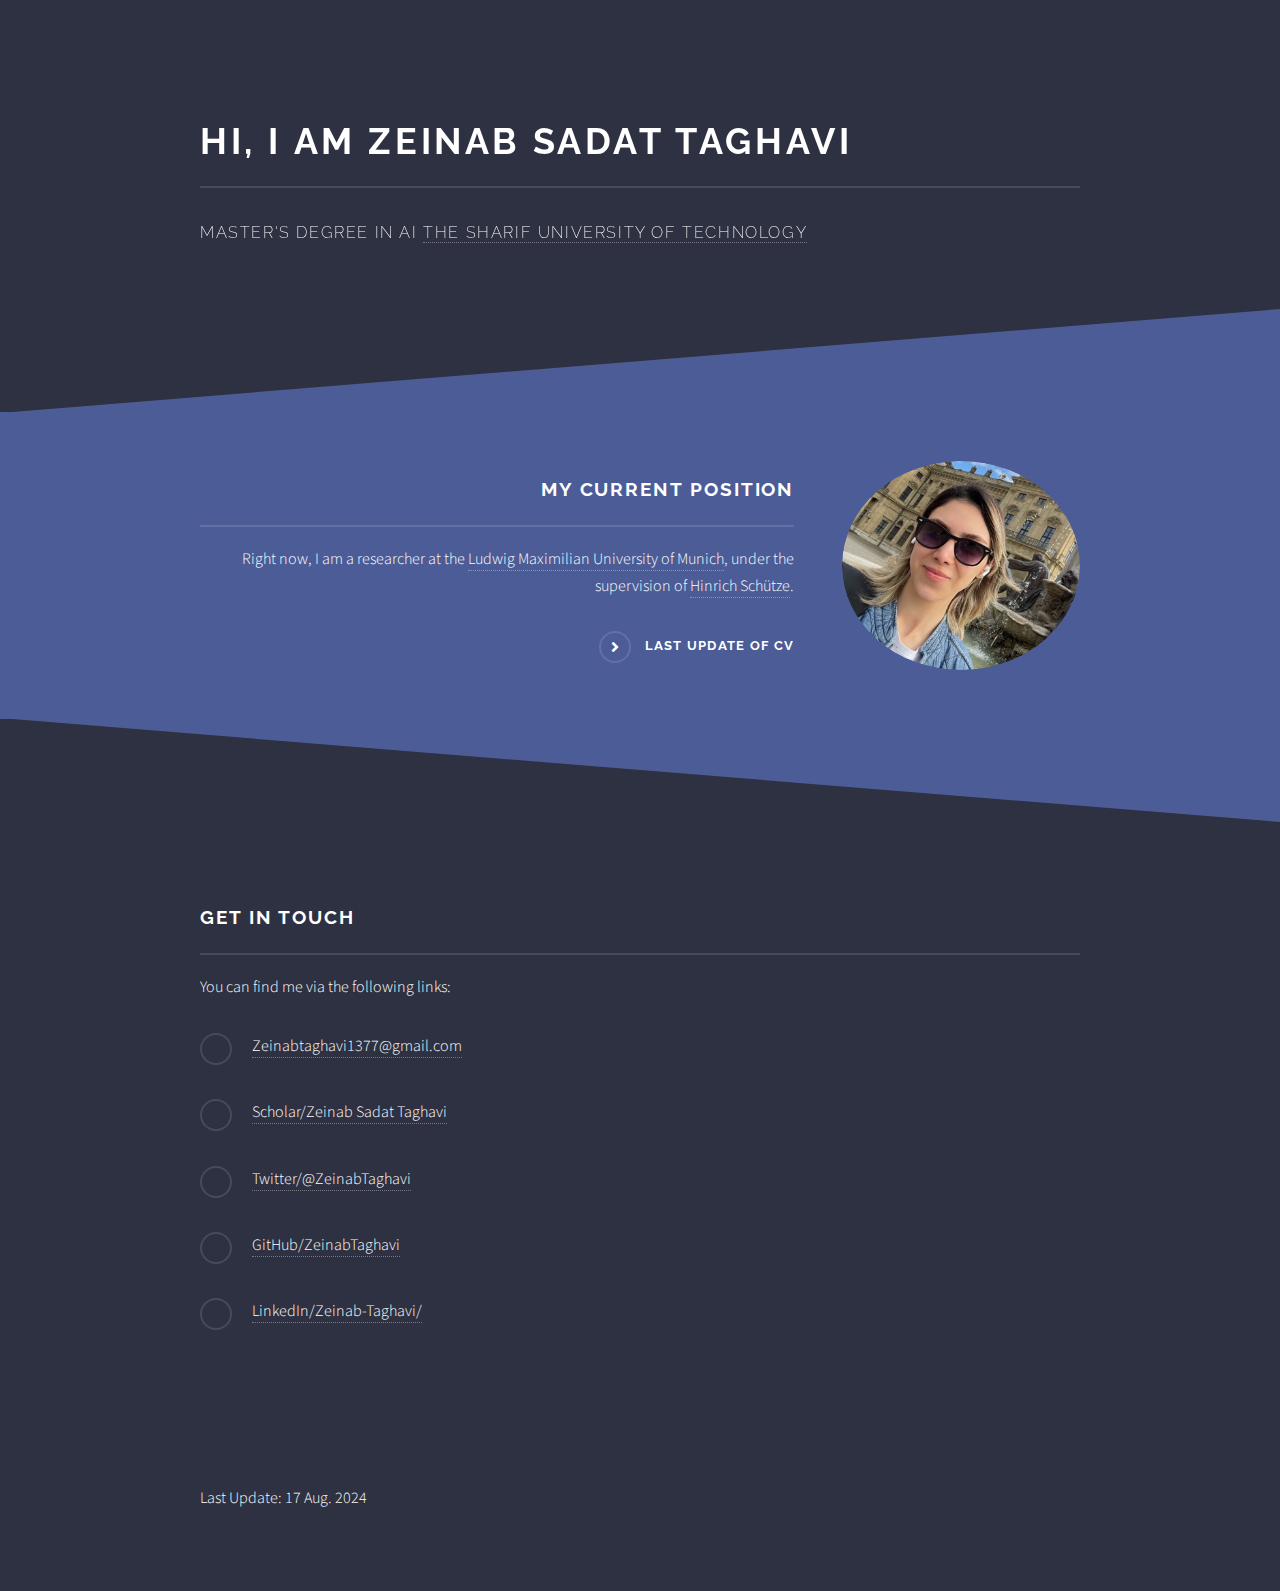
==== commit 6001faa4: "Update index.html" ====
--- a/index.html
+++ b/index.html
@@ -32,8 +32,8 @@
 								<a href="#" class="image"><img src="images/profile.jpg" alt="" /></a>
 								<div class="content">
 									<h2 class="major">My Current Position</h2>
-									<p>Right now, I am a visitor researcher at <a href="http://html5up.net">CAIDAS - Center for Artificial Intelligence and Data Science</a>, under the supervision of <a href="https://scholar.google.hr/citations?user=Ym0myOwAAAAJ">Goran Glavaš</a>, at the  <a href="https://www.uni-wuerzburg.de/en/">University of Würzburg</a>.</p>
-									<a href="https://drive.google.com/file/d/1-zcib_StIFXQKAib9JOaWf647OVJaPNV/view?usp=sharing" class="special">Last Updata of CV</a>
+									<p>Right now, I am a researcher at the  <a href="https://www.lmu.de/en/">Ludwig Maximilian University of Munich</a>, under the supervision of <a href="https://scholar.google.com/citations?user=qIL9dWUAAAAJ&hl=en">Hinrich Schütze</a>.</p>
+									<a href="https://drive.google.com/file/d/1-zcib_StIFXQKAib9JOaWf647OVJaPNV/view?usp=sharing" class="special">Last Update of CV</a>
 								</div>
 							</div>
 						</section>
@@ -43,7 +43,7 @@
 					<section id="footer">
 						<div class="inner">
 							<h2 class="major">Get in touch</h2>
-							<p>You can find me via following links:</p>
+							<p>You can find me via the following links:</p>
 					
 							<ul class="contact">
 								<li class="icon solid fa-google "><a href="mailto:zeinabtaghavi1377@gmail.com">Zeinabtaghavi1377@gmail.com</a></li>
@@ -71,4 +71,4 @@
 			<script src="assets/js/main.js"></script>
 
 	</body>
-</html>+</html>
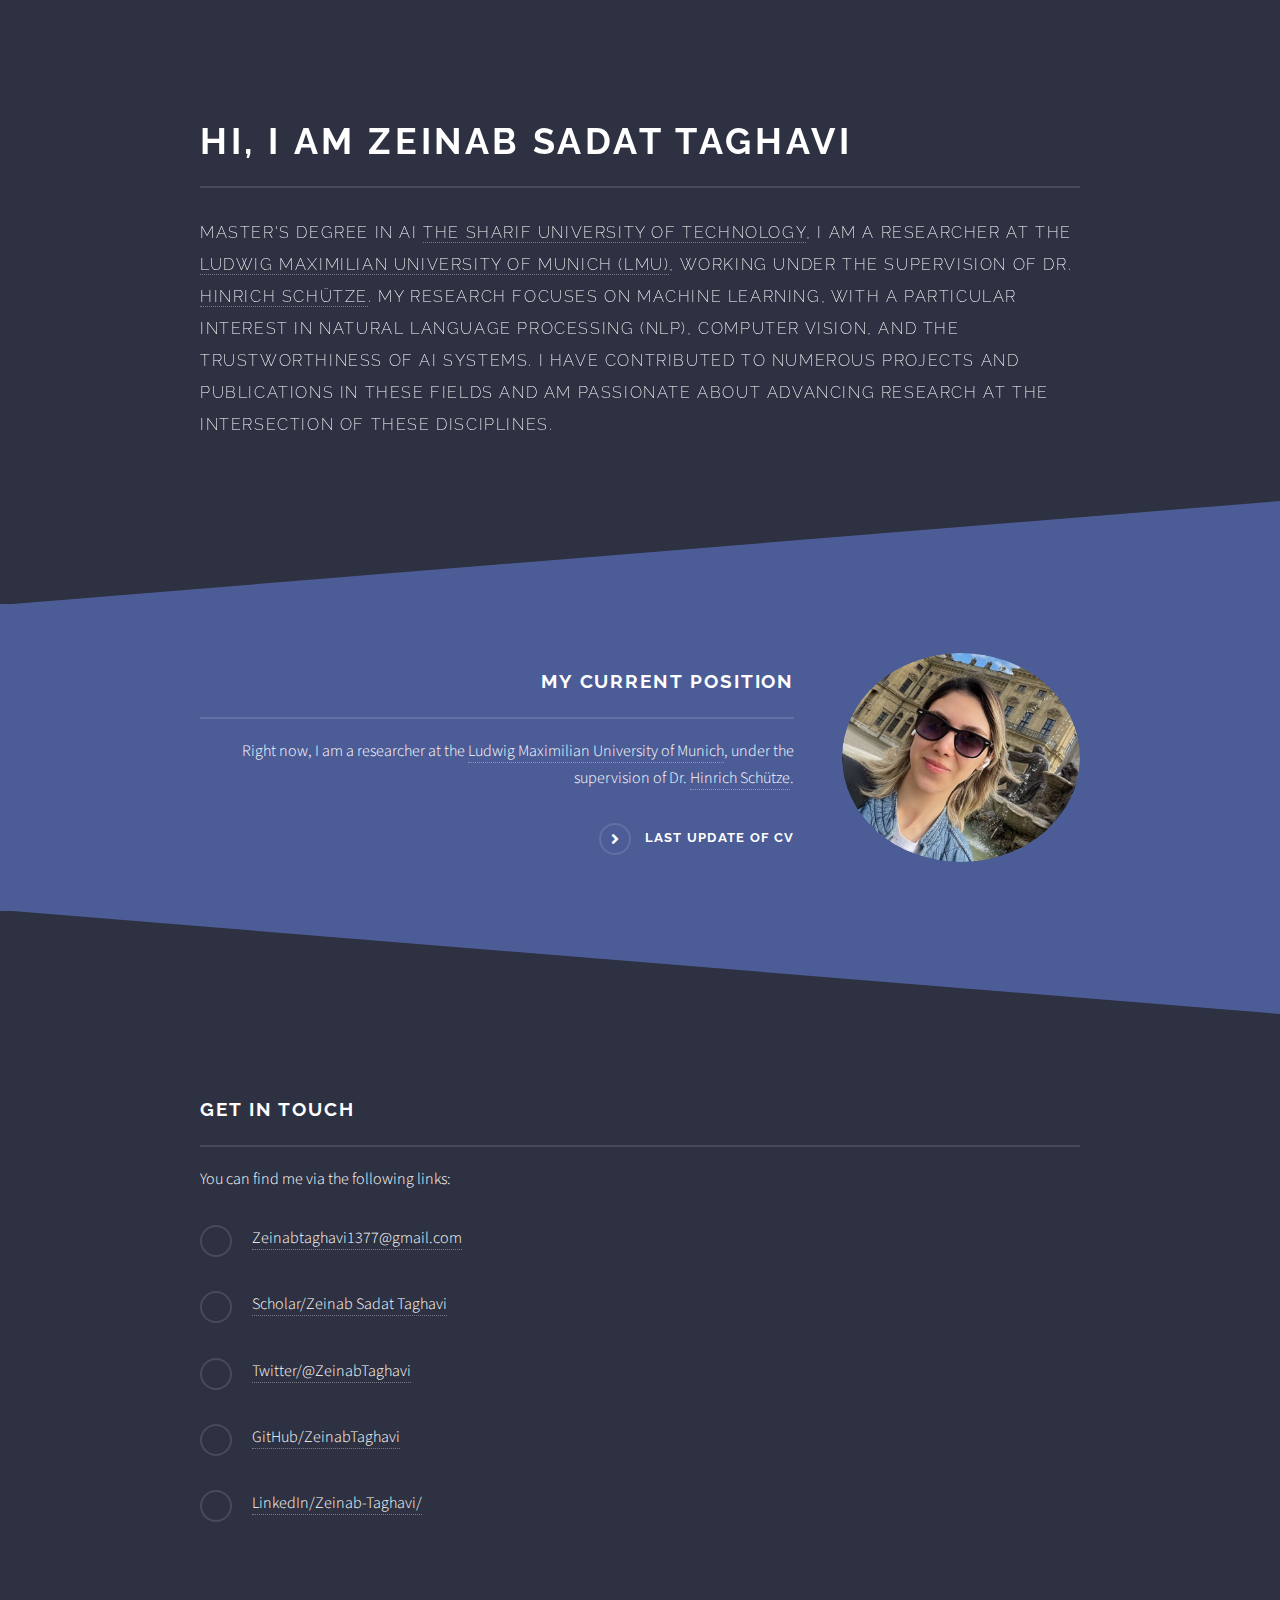
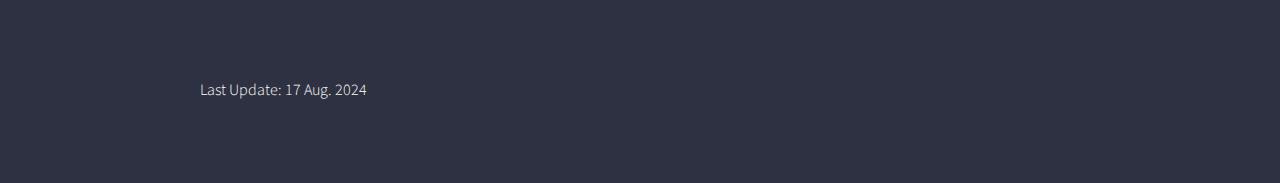
==== commit c7a3a0f0: "Update index.html" ====
--- a/index.html
+++ b/index.html
@@ -21,7 +21,7 @@
 				<section id="banner">
 					<div class="inner">
 						<h2>Hi, I am Zeinab Sadat Taghavi</h2>
-						<p>Master's degree in AI <a href="https://en.sharif.ir/">the Sharif University of Technology</a></p>
+						<p>Master's degree in AI <a href="https://en.sharif.ir/">the Sharif University of Technology</a>, I am a researcher at the <a href="https://www.lmu.de/en/">Ludwig Maximilian University of Munich (LMU)</a>, working under the supervision of Dr. <a href="https://scholar.google.com/citations?user=qIL9dWUAAAAJ&hl=en">Hinrich Schütze</a>. My research focuses on machine learning, with a particular interest in natural language processing (NLP), computer vision, and the trustworthiness of AI systems. I have contributed to numerous projects and publications in these fields and am passionate about advancing research at the intersection of these disciplines.</p>
 					</div>
 				</section>
 
@@ -32,8 +32,8 @@
 								<a href="#" class="image"><img src="images/profile.jpg" alt="" /></a>
 								<div class="content">
 									<h2 class="major">My Current Position</h2>
-									<p>Right now, I am a researcher at the  <a href="https://www.lmu.de/en/">Ludwig Maximilian University of Munich</a>, under the supervision of <a href="https://scholar.google.com/citations?user=qIL9dWUAAAAJ&hl=en">Hinrich Schütze</a>.</p>
-									<a href="https://drive.google.com/file/d/1-zcib_StIFXQKAib9JOaWf647OVJaPNV/view?usp=sharing" class="special">Last Update of CV</a>
+									<p>Right now, I am a researcher at the  <a href="https://www.lmu.de/en/">Ludwig Maximilian University of Munich</a>, under the supervision of Dr. <a href="https://scholar.google.com/citations?user=qIL9dWUAAAAJ&hl=en">Hinrich Schütze</a>.</p>
+									<a href="https://drive.google.com/file/d/1Ggx7EUa8mmlr7SKWL4xASlNR1PFGk0bi/view?usp=sharing" class="special">Last Update of CV</a>
 								</div>
 							</div>
 						</section>
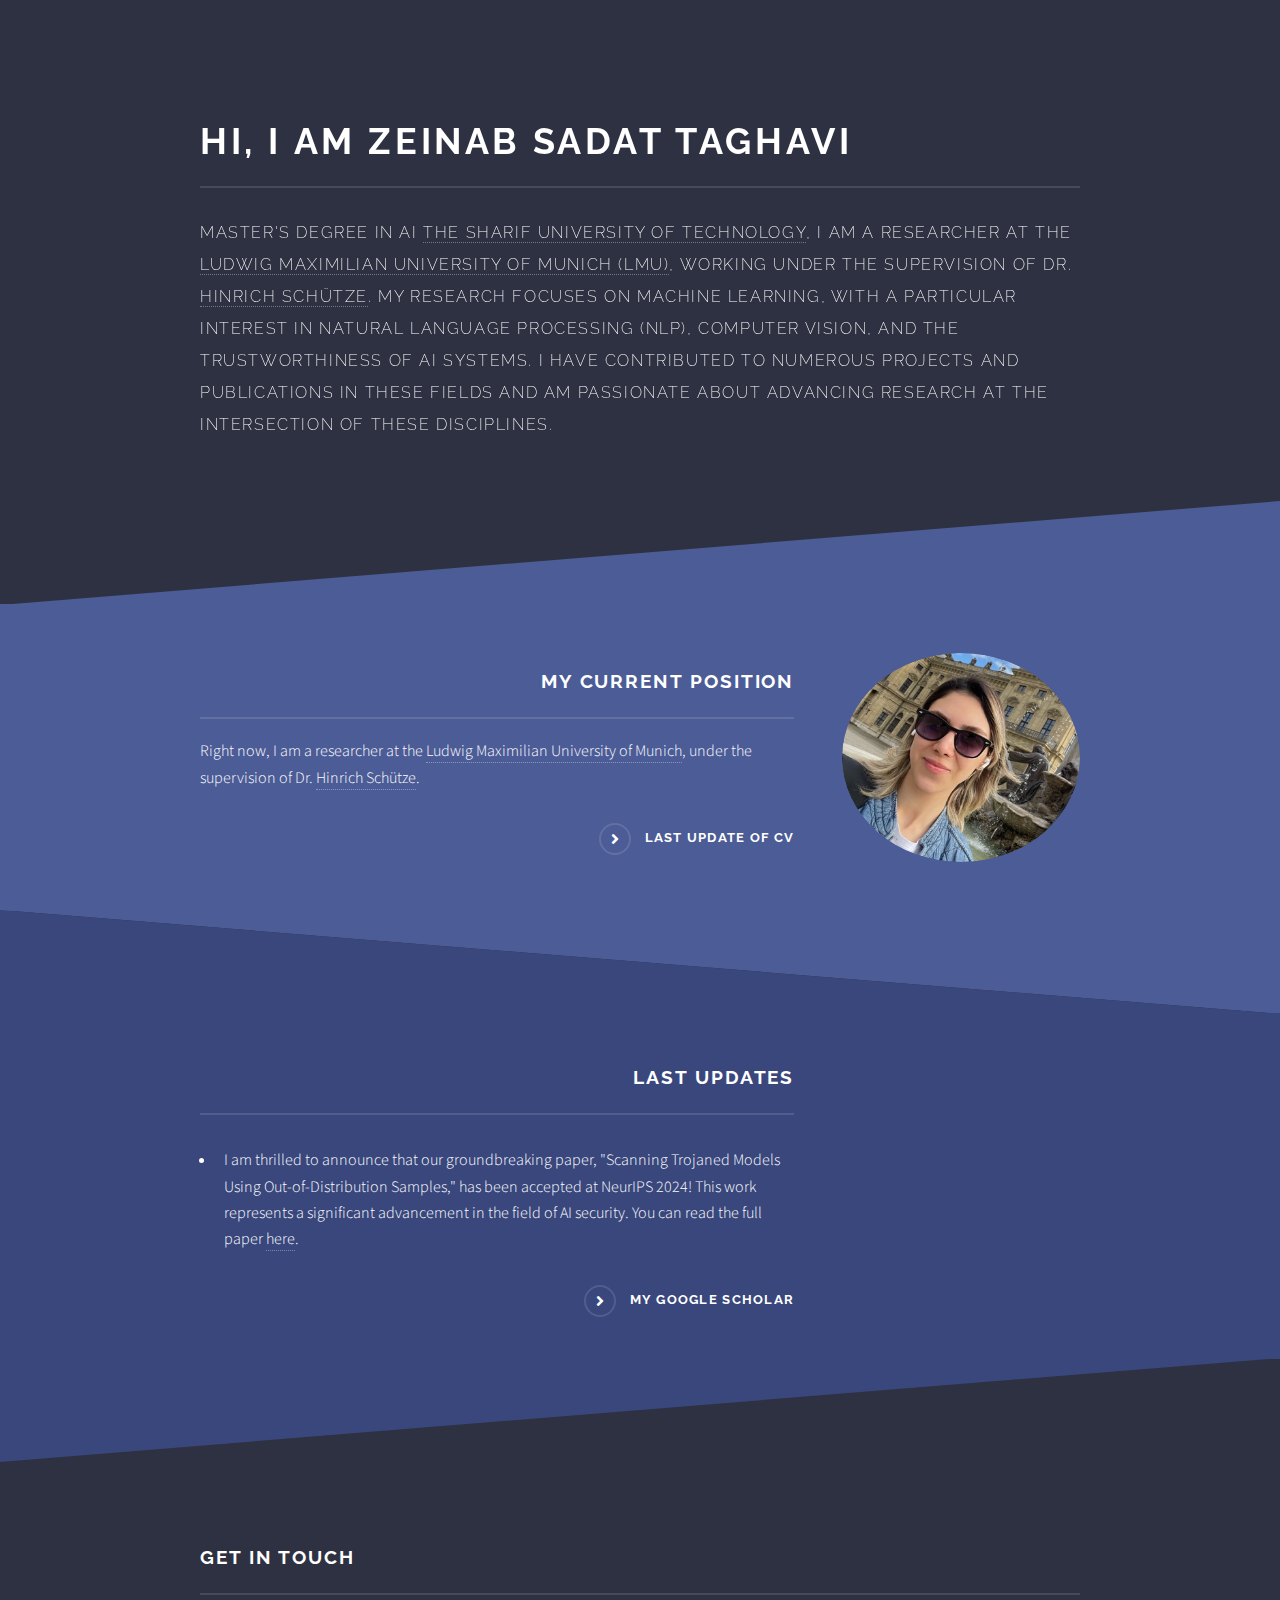
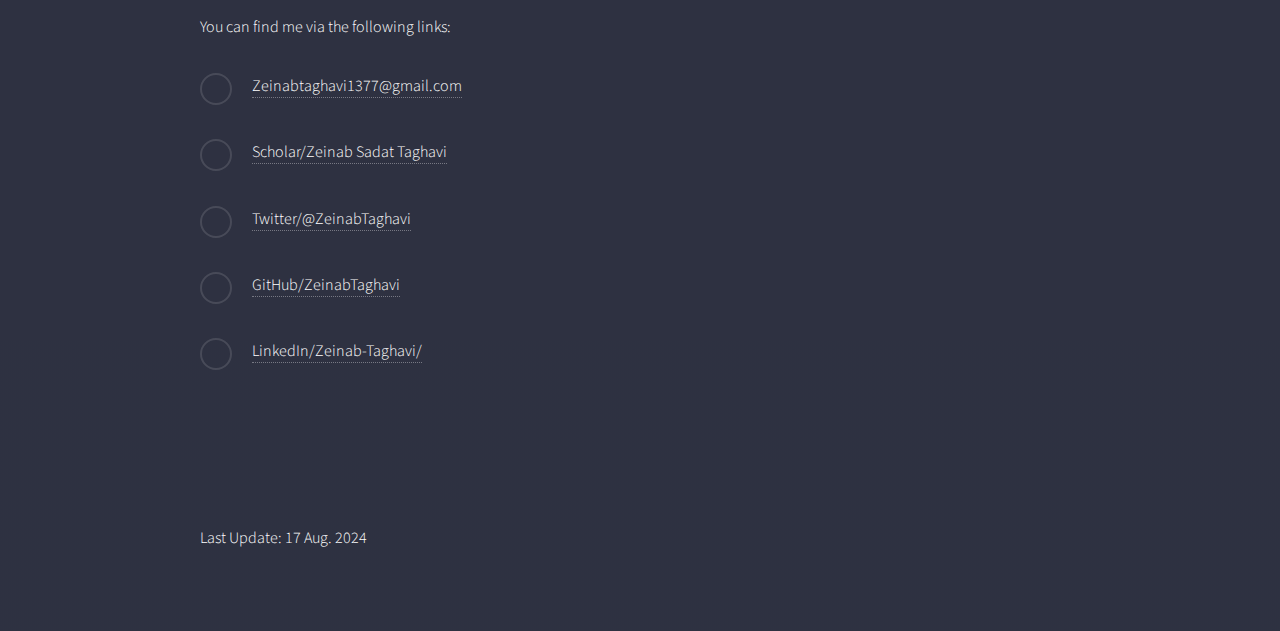
==== commit 9f959e72: "Update index.html" ====
--- a/index.html
+++ b/index.html
@@ -21,23 +21,44 @@
 				<section id="banner">
 					<div class="inner">
 						<h2>Hi, I am Zeinab Sadat Taghavi</h2>
-						<p>Master's degree in AI <a href="https://en.sharif.ir/">the Sharif University of Technology</a>, I am a researcher at the <a href="https://www.lmu.de/en/">Ludwig Maximilian University of Munich (LMU)</a>, working under the supervision of Dr. <a href="https://scholar.google.com/citations?user=qIL9dWUAAAAJ&hl=en">Hinrich Schütze</a>. My research focuses on machine learning, with a particular interest in natural language processing (NLP), computer vision, and the trustworthiness of AI systems. I have contributed to numerous projects and publications in these fields and am passionate about advancing research at the intersection of these disciplines.</p>
+						<p>Master's degree in AI <a href="https://en.sharif.ir/" target="_blank">the Sharif University of Technology</a>, I am a researcher at the <a href="https://www.lmu.de/en/" target="_blank">Ludwig Maximilian University of Munich (LMU)</a>, working under the supervision of Dr. <a href="https://scholar.google.com/citations?user=qIL9dWUAAAAJ&hl=en" target="_blank">Hinrich Schütze</a>. My research focuses on machine learning, with a particular interest in natural language processing (NLP), computer vision, and the trustworthiness of AI systems. I have contributed to numerous projects and publications in these fields and am passionate about advancing research at the intersection of these disciplines.</p>
 					</div>
 				</section>
 
 				<section id="wrapper">
 					<!-- One -->
-						<section id="three" class="wrapper spotlight style1">
+						<section id="one" class="wrapper spotlight style1">
 							<div class="inner">
 								<a href="#" class="image"><img src="images/profile.jpg" alt="" /></a>
 								<div class="content">
 									<h2 class="major">My Current Position</h2>
-									<p>Right now, I am a researcher at the  <a href="https://www.lmu.de/en/">Ludwig Maximilian University of Munich</a>, under the supervision of Dr. <a href="https://scholar.google.com/citations?user=qIL9dWUAAAAJ&hl=en">Hinrich Schütze</a>.</p>
-									<a href="https://drive.google.com/file/d/1Ggx7EUa8mmlr7SKWL4xASlNR1PFGk0bi/view?usp=sharing" class="special">Last Update of CV</a>
+									<p style="text-align: left;">Right now, I am a researcher at the  <a href="https://www.lmu.de/en/" target="_blank">Ludwig Maximilian University of Munich</a>, under the supervision of Dr. <a href="https://scholar.google.com/citations?user=qIL9dWUAAAAJ&hl=en" target="_blank">Hinrich Schütze</a>.</p>
+									<a href="https://drive.google.com/file/d/1tma3XoUKUX1ZVulp9xk8GiyrEVymbxvJ/view?usp=sharing" class="special" target="_blank">Last Update of CV</a>
 								</div>
 							</div>
 						</section>
 				</section>
+
+				<section id="wrapper">
+					<!-- Two -->
+						<section id="two" class="wrapper alt spotlight style4">
+							<div class="inner">
+								<a href="#" class="image"><img src="images/ai.jpg" alt="" /></a>
+								<div class="content">
+									<h2 class="major">Last Updates</h2>
+									<p>
+										<ul>
+											<li style="text-align: left;">I am thrilled to announce that our groundbreaking paper, "Scanning Trojaned Models Using Out-of-Distribution Samples," has been accepted at NeurIPS 2024! This work represents a significant advancement in the field of AI security. You can read the full paper <a href="https://openreview.net/forum?id=m296WJXyzQ" target="_blank">here</a>.</li>
+											<!-- <li style="text-align: left;">Our paper "A Survey on Trust in AI Systems" has been accepted at the <a href="https://www.aclweb.org/anthology/2021.acl-srw.1/">ACL 2021 Student Research Workshop</a>.</li> -->
+											<!-- <li style="text-align: left;">Our paper "A Survey on Trust in AI Systems" has been accepted at the <a href="https://www.aclweb.org/anthology/2021.acl-srw.1/">ACL 2021 Student Research Workshop</a>.</li> -->
+											<!-- <li style="text-align: left;">Our paper "A Survey on Trust in AI Systems" has been accepted at the <a href="https://www.aclweb.org/anthology/2021.acl-srw.1/">ACL 2021 Student Research Workshop</a>.</li> -->
+											<!-- <li style="text-align: left;">Our paper "A Survey on Trust in AI Systems" has been accepted at the <a href="https://www.aclweb.org/anthology/2021.acl-srw.1/">ACL 2021 Student Research Workshop</a>.</li> -->
+										</ul>
+									</p>
+									<a href="https://scholar.google.com/citations?user=G9So2dEAAAAJ&hl=en" class="special" target="_blank">My Google Scholar</a>
+								</div>
+							</div>
+						</section>
 
 				<!-- Footer -->
 					<section id="footer">
@@ -46,11 +67,11 @@
 							<p>You can find me via the following links:</p>
 					
 							<ul class="contact">
-								<li class="icon solid fa-google "><a href="mailto:zeinabtaghavi1377@gmail.com">Zeinabtaghavi1377@gmail.com</a></li>
-								<li class="icon solid fa-google "><a href="https://scholar.google.com/citations?user=G9So2dEAAAAJ&hl=en">Scholar/Zeinab Sadat Taghavi</a></li>
-								<li class="icon solid fa-google "><a href="https://x.com/zeinabTaghavi">Twitter/@ZeinabTaghavi</a></li>
-								<li class="icon solid fa-google "><a href="https://github.com/ZeinabTaghavi">GitHub/ZeinabTaghavi</a></li>
-								<li class="icon solid fa-google "><a href="https://www.linkedin.com/in/zeinab-taghavi/">LinkedIn/Zeinab-Taghavi/</a></li>
+								<li class="icon solid fa-google "><a href="mailto:zeinabtaghavi1377@gmail.com" target="_blank">Zeinabtaghavi1377@gmail.com</a></li>
+								<li class="icon solid fa-google "><a href="https://scholar.google.com/citations?user=G9So2dEAAAAJ&hl=en" target="_blank">Scholar/Zeinab Sadat Taghavi</a></li>
+								<li class="icon solid fa-google "><a href="https://x.com/zeinabTaghavi" target="_blank">Twitter/@ZeinabTaghavi</a></li>
+								<li class="icon solid fa-google "><a href="https://github.com/ZeinabTaghavi" target="_blank">GitHub/ZeinabTaghavi</a></li>
+								<li class="icon solid fa-google "><a href="https://www.linkedin.com/in/zeinab-taghavi/" target="_blank">LinkedIn/Zeinab-Taghavi/</a></li>
 							</ul>
 						</div>
 					</section>
